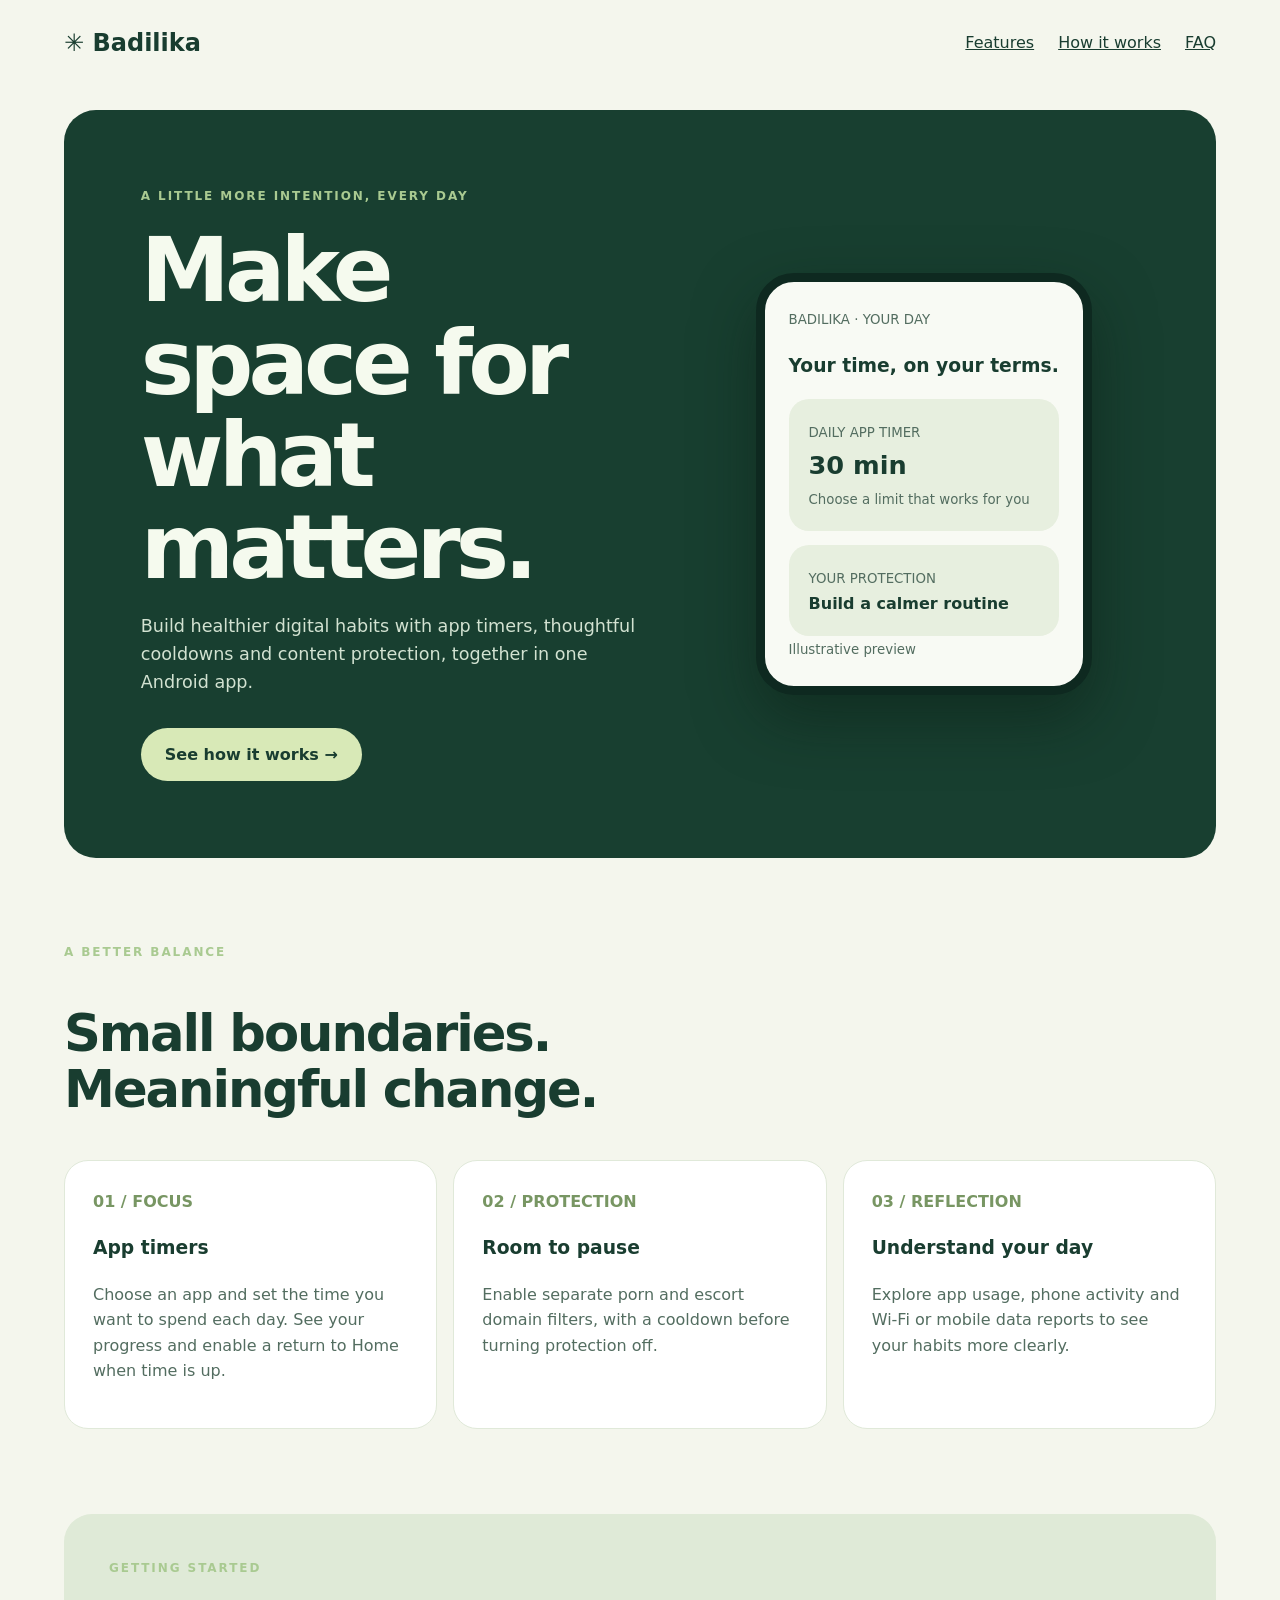
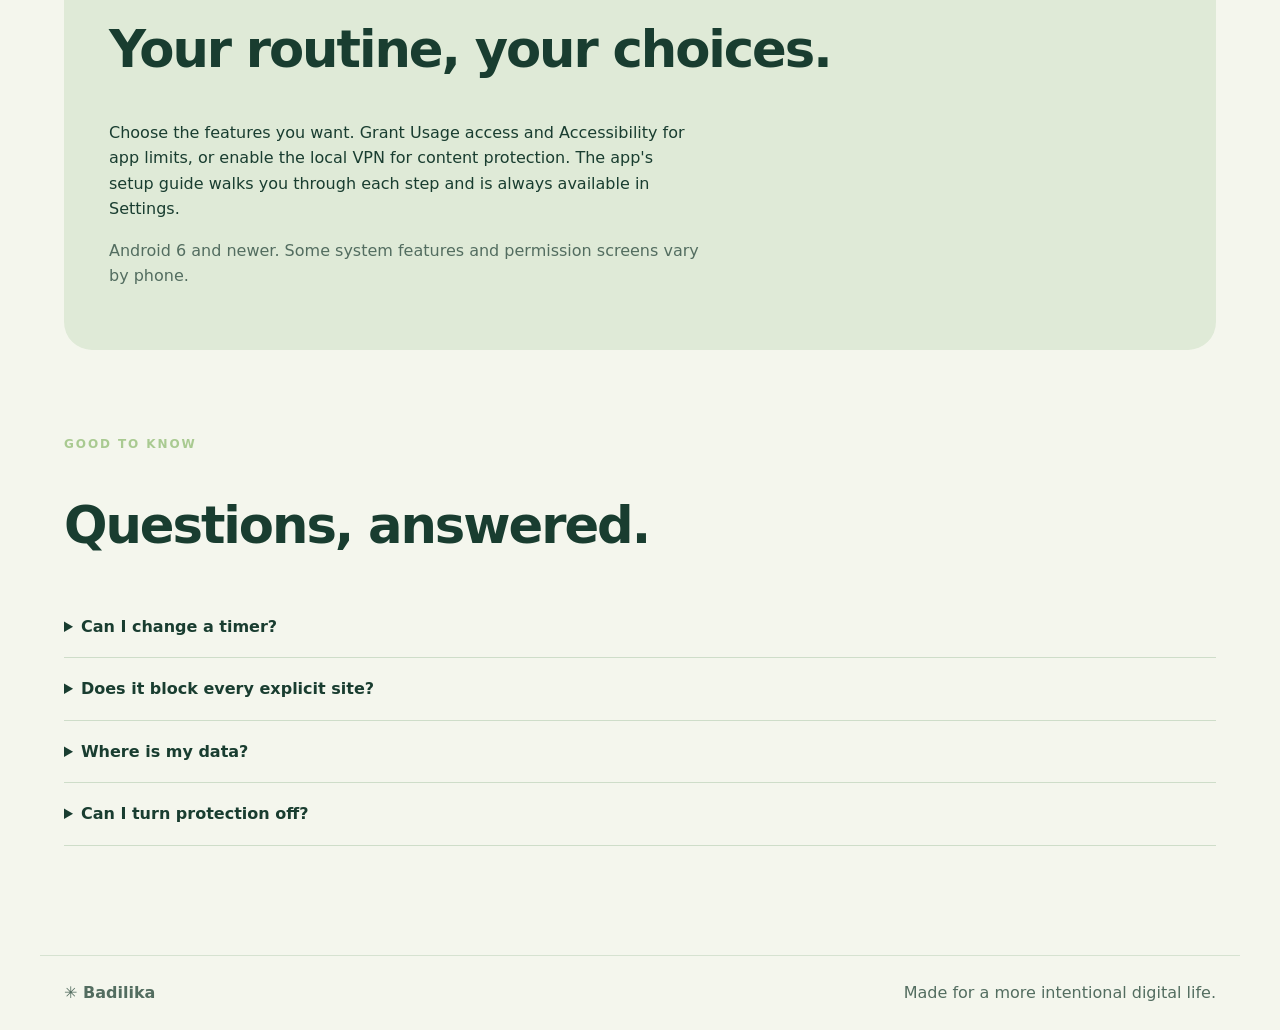
==== website/index.html @ 57ca9aff "Publish Badilika app and responsive download website" ====
<!doctype html><html lang="en"><head><meta charset="utf-8"><meta name="viewport" content="width=device-width,initial-scale=1"><meta name="description" content="Badilika helps you shape healthier digital habits with app timers, insights and voluntary content protection."><title>Badilika — Make space for what matters</title><style>
:root{--ink:#193d30;--cream:#f4f6ed;--lime:#d8e9b7;--muted:#536d60}*{box-sizing:border-box}body{margin:0;background:var(--cream);color:var(--ink);font:16px/1.6 system-ui,sans-serif}a{color:inherit}nav,main,footer{max-width:1200px;margin:auto;padding:24px}nav{display:flex;justify-content:space-between;align-items:center}.brand{font-weight:800;font-size:1.5rem;text-decoration:none}.links{display:flex;gap:24px}.hero{background:#183f30;color:#f5faee;border-radius:32px;padding:clamp(30px,6vw,80px);display:grid;grid-template-columns:1.2fr 1fr;gap:50px;align-items:center}.eyebrow{text-transform:uppercase;letter-spacing:.16em;font-size:.75rem;font-weight:700;color:#a9ca91}h1{font-size:clamp(3rem,7vw,6rem);line-height:1.03;letter-spacing:-.055em;margin:18px 0}h2{font-size:clamp(2rem,4vw,3.5rem);line-height:1.1;letter-spacing:-.04em}p{max-width:58ch}.hero p{color:#d2e2d1;font-size:1.1rem}.button{display:inline-block;background:var(--lime);color:var(--ink);padding:14px 24px;border-radius:100px;text-decoration:none;font-weight:700;margin-top:14px}.phone{max-width:340px;margin:auto;background:#f8faf4;color:var(--ink);padding:24px;border:9px solid #0e2920;border-radius:38px;box-shadow:0 24px 60px #091d1480}.phone small{color:var(--muted)}.screen{background:#e7efdf;padding:20px;border-radius:20px;margin-top:14px}.screen strong{font-size:1.6rem}.section{padding:85px 0}.grid{display:grid;grid-template-columns:repeat(3,1fr);gap:16px}.card{background:white;border:1px solid #e0e9d9;border-radius:24px;padding:28px}.card span{color:#789663;font-weight:700}.card p,.muted{color:var(--muted)}.band{background:#dfead7;border-radius:28px;padding:45px}.faq details{border-bottom:1px solid #ceddc9;padding:18px 0}.faq summary{cursor:pointer;font-weight:700}footer{border-top:1px solid #d6e2d1;display:flex;justify-content:space-between;color:var(--muted)}@media(max-width:700px){.hero,.grid{grid-template-columns:1fr}.links{gap:12px;font-size:.85rem}.section{padding:55px 0}.phone{width:100%}footer{display:block}}
</style><script src="/download.js" defer></script><link rel="stylesheet" href="/enhancements.css"><link rel="canonical" href="https://badilika.sparkfield.co.ke/"><script src="/motion.js" defer></script></head><body><nav><a class="brand" href="#">✳ Badilika</a><div class="links"><a href="#features">Features</a><a href="#setup">How it works</a><a href="#faq">FAQ</a></div></nav><main><section class="hero"><div><div class="eyebrow">A little more intention, every day</div><h1>Make space for what matters.</h1><p>Build healthier digital habits with app timers, thoughtful cooldowns and content protection, together in one Android app.</p><a class="button" href="#setup">See how it works →</a></div><div class="phone"><small>BADILIKA · YOUR DAY</small><h3>Your time, on your terms.</h3><div class="screen"><small>DAILY APP TIMER</small><br><strong>30 min</strong><br><small>Choose a limit that works for you</small></div><div class="screen"><small>YOUR PROTECTION</small><br><b>Build a calmer routine</b></div><small>Illustrative preview</small></div></section><section class="section" id="features"><div class="eyebrow">A better balance</div><h2>Small boundaries.<br>Meaningful change.</h2><div class="grid"><article class="card"><span>01 / FOCUS</span><h3>App timers</h3><p>Choose an app and set the time you want to spend each day. See your progress and enable a return to Home when time is up.</p></article><article class="card"><span>02 / PROTECTION</span><h3>Room to pause</h3><p>Enable separate porn and escort domain filters, with a cooldown before turning protection off.</p></article><article class="card"><span>03 / REFLECTION</span><h3>Understand your day</h3><p>Explore app usage, phone activity and Wi-Fi or mobile data reports to see your habits more clearly.</p></article></div></section><section class="band" id="setup"><div class="eyebrow">Getting started</div><h2>Your routine, your choices.</h2><p>Choose the features you want. Grant Usage access and Accessibility for app limits, or enable the local VPN for content protection. The app's setup guide walks you through each step and is always available in Settings.</p><p class="muted">Android 6 and newer. Some system features and permission screens vary by phone.</p></section><section class="section faq" id="faq"><div class="eyebrow">Good to know</div><h2>Questions, answered.</h2><details><summary>Can I change a timer?</summary><p>You can reduce an allowance immediately. Increasing or removing it requires the selected cooldown.</p></details><details><summary>Does it block every explicit site?</summary><p>No. Domain filtering can miss sites and cannot inspect content inside other apps. Other VPNs, proxies and encrypted DNS can bypass it.</p></details><details><summary>Where is my data?</summary><p>Usage history is stored on your phone. DNS queries are sent to Cloudflare when protection is active; the app may download a domain list from GitHub.</p></details><details><summary>Can I turn protection off?</summary><p>Yes. Request a change, wait for the category's cooldown and confirm. Android settings can revoke permissions or uninstall the app.</p></details></section></main><footer><b>✳ Badilika</b><span>Made for a more intentional digital life.</span></footer></body></html>
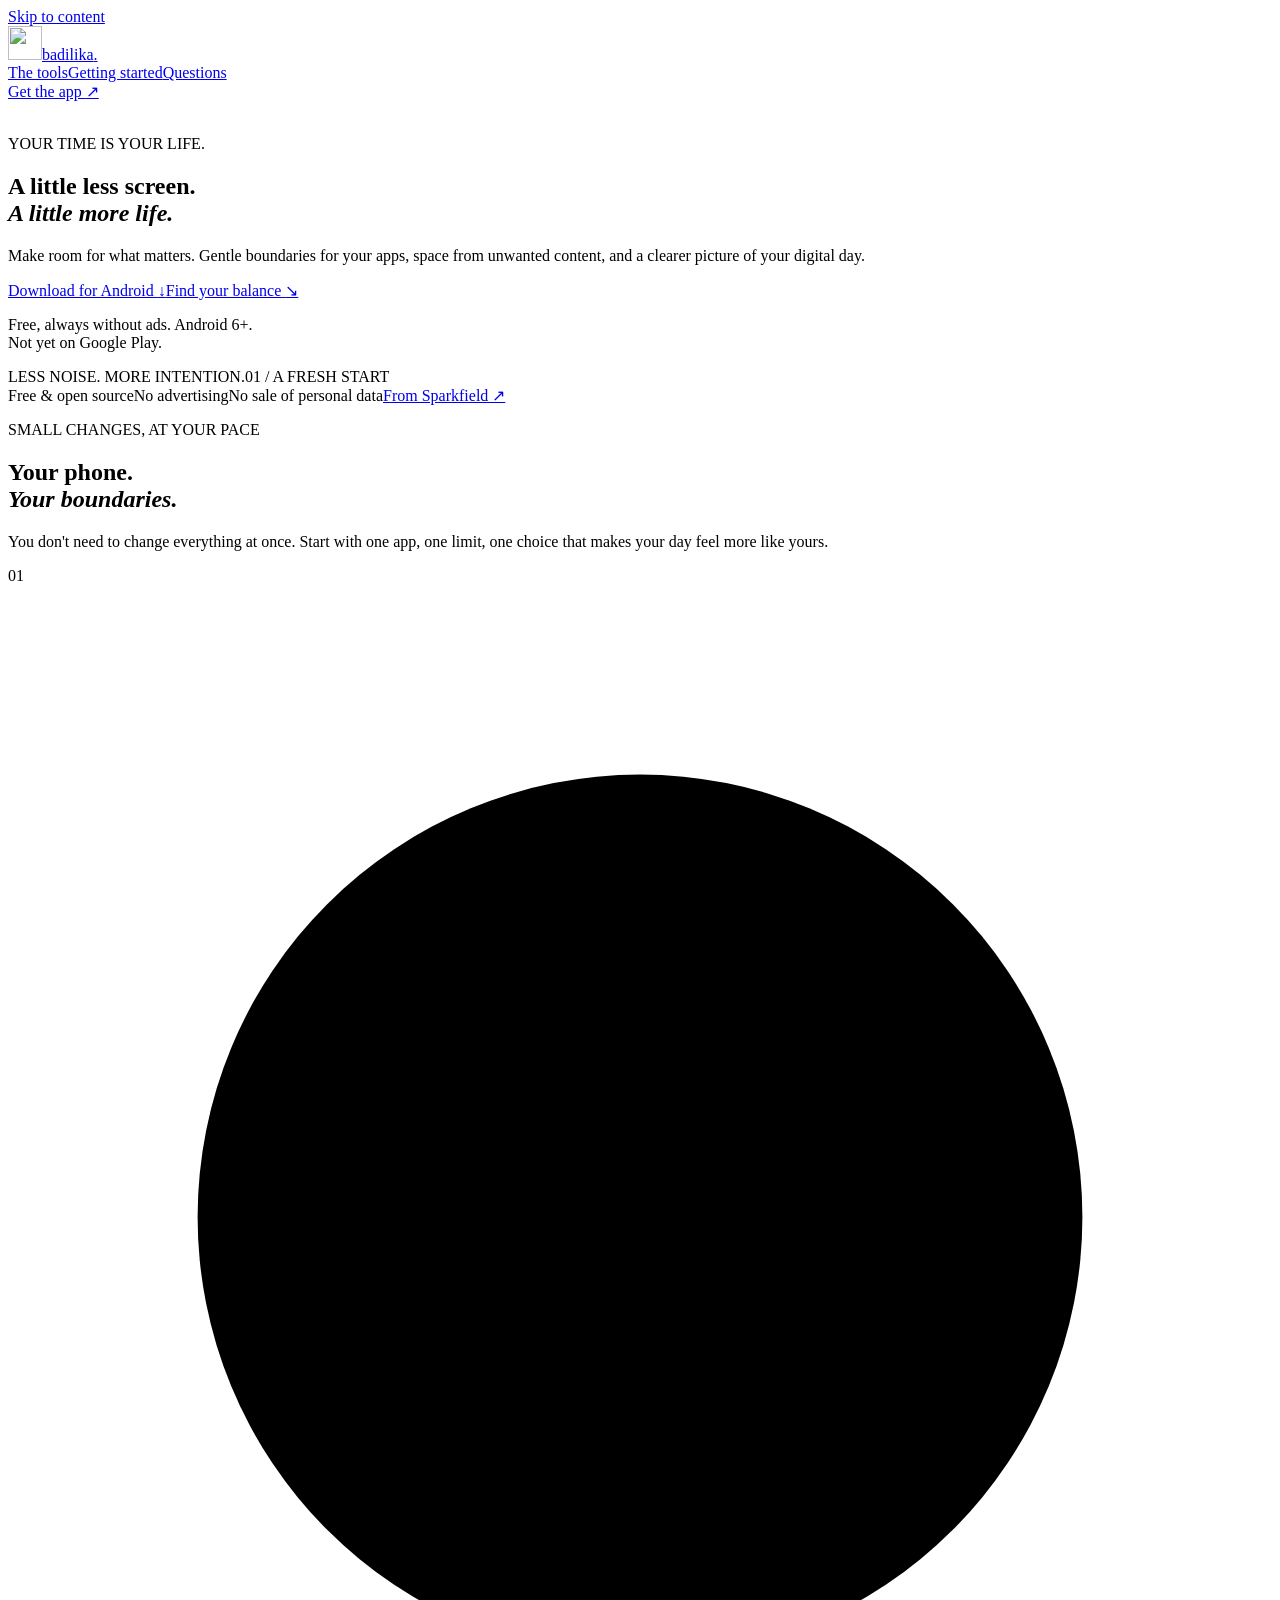
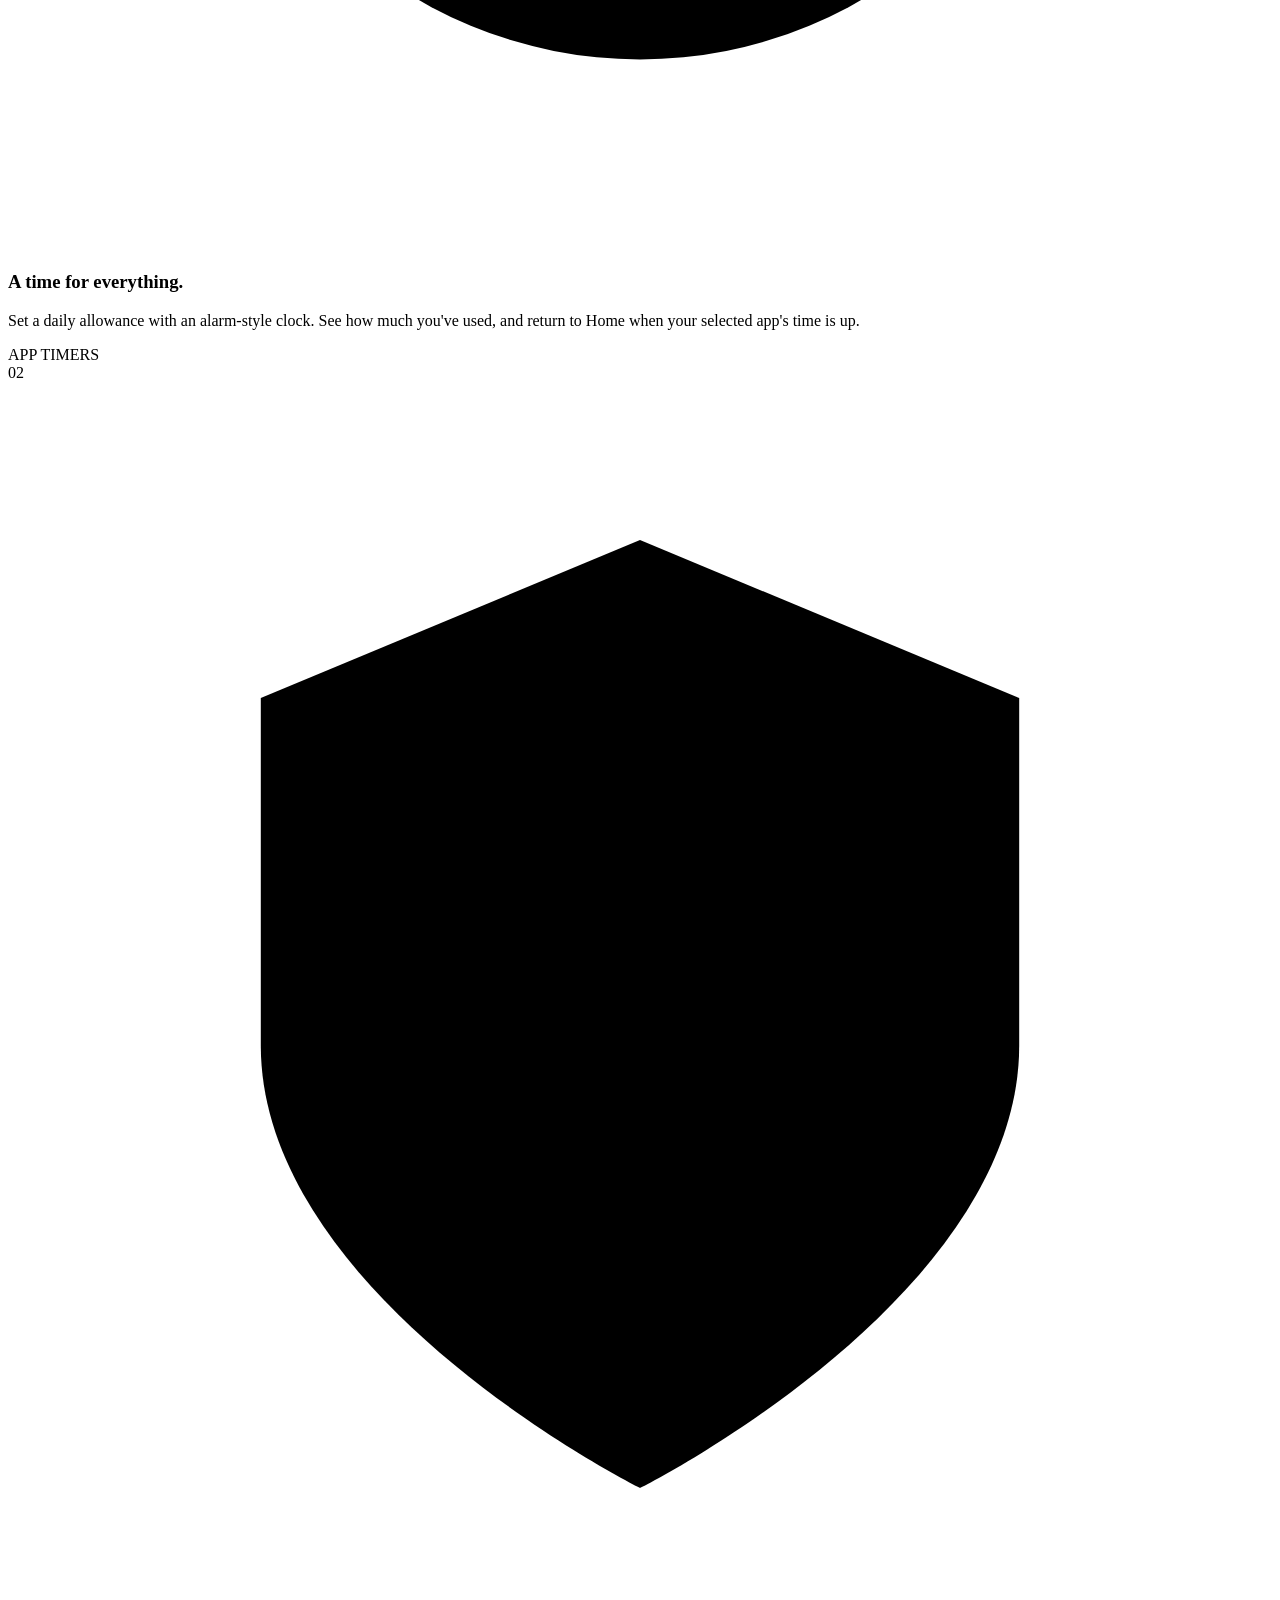
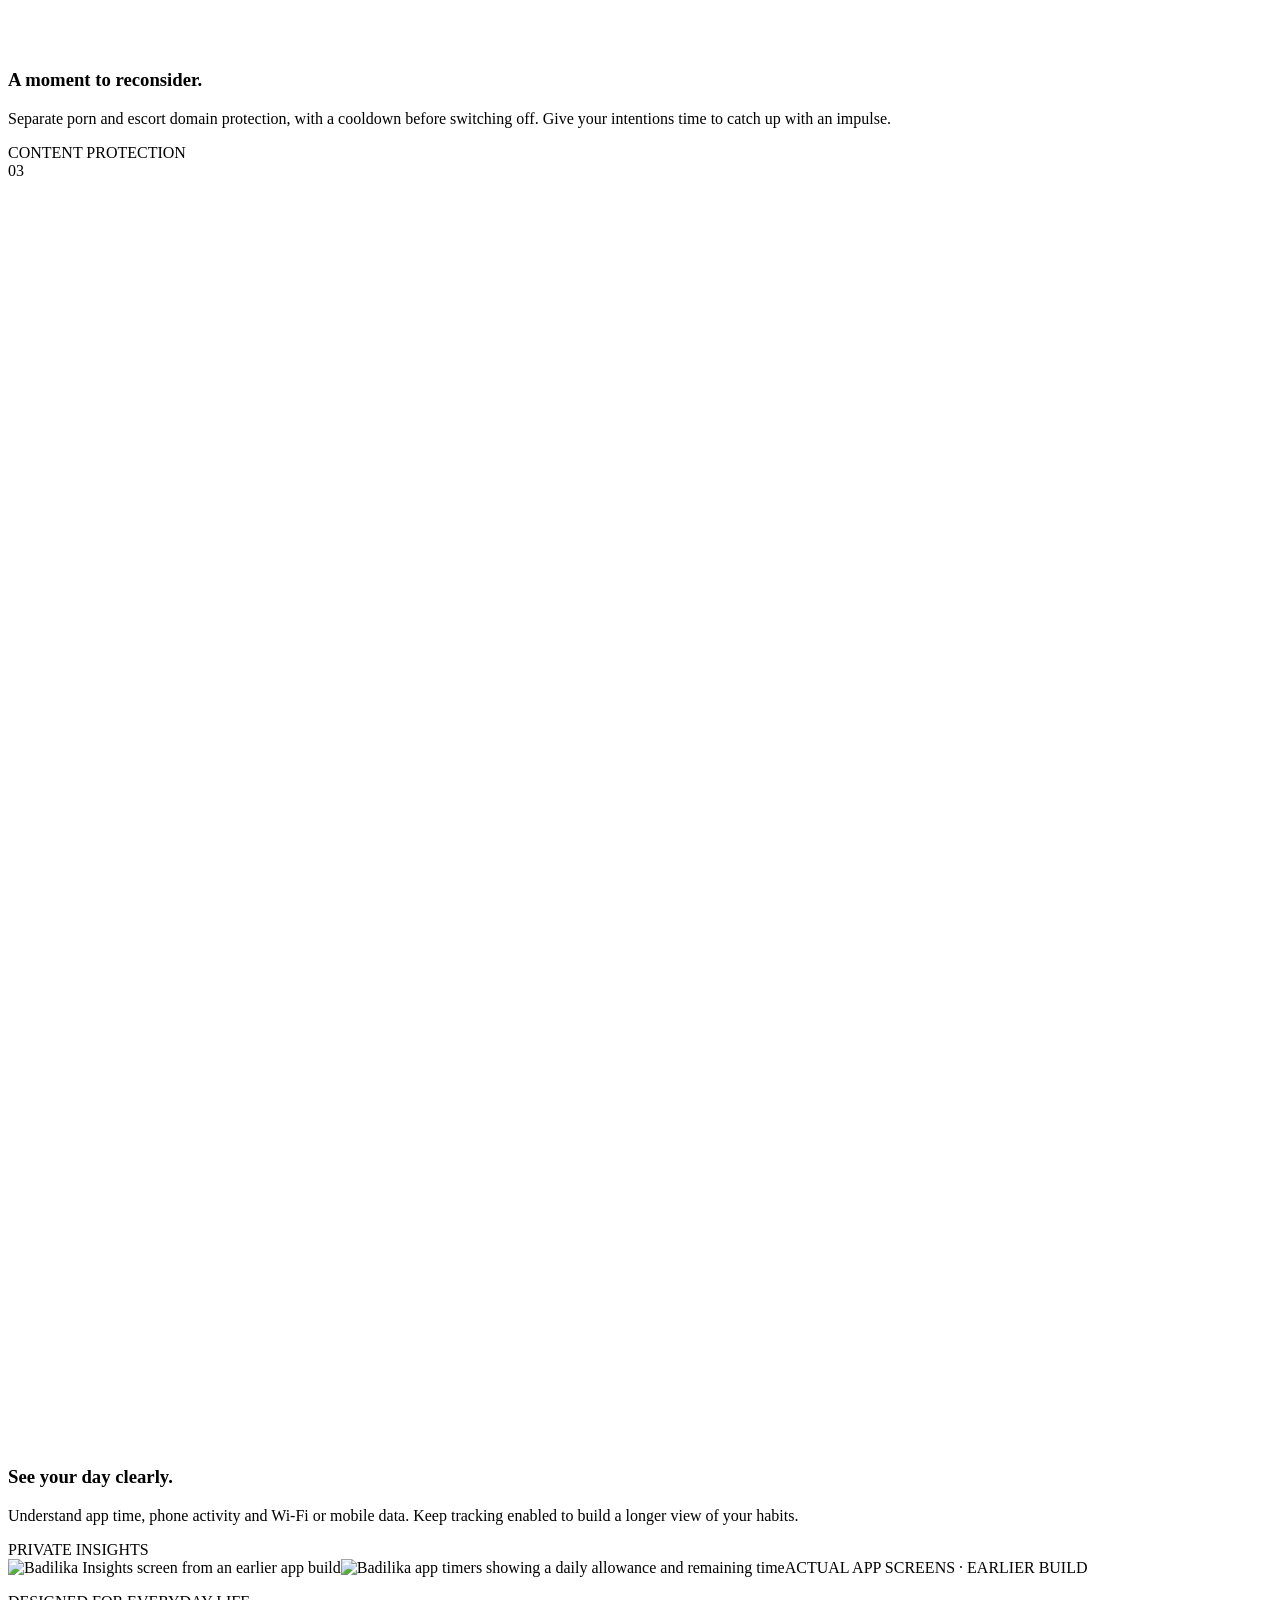
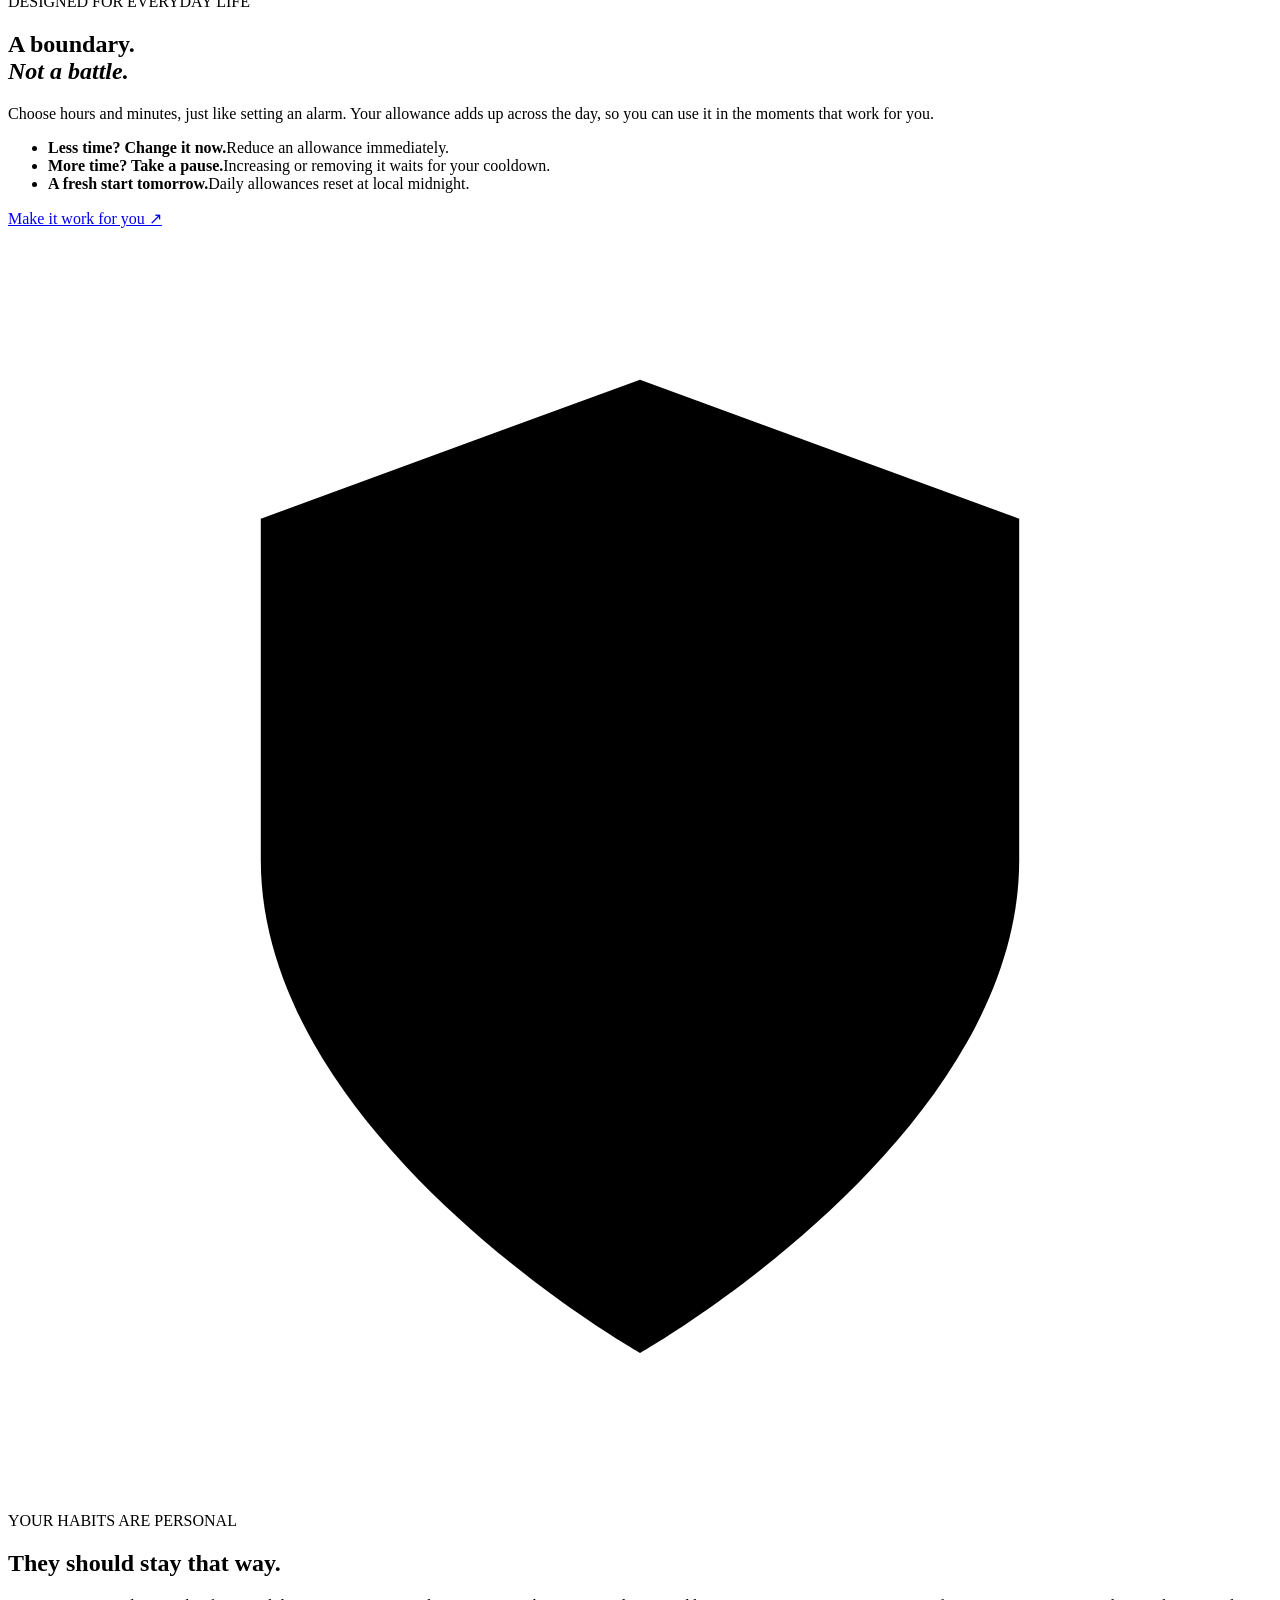
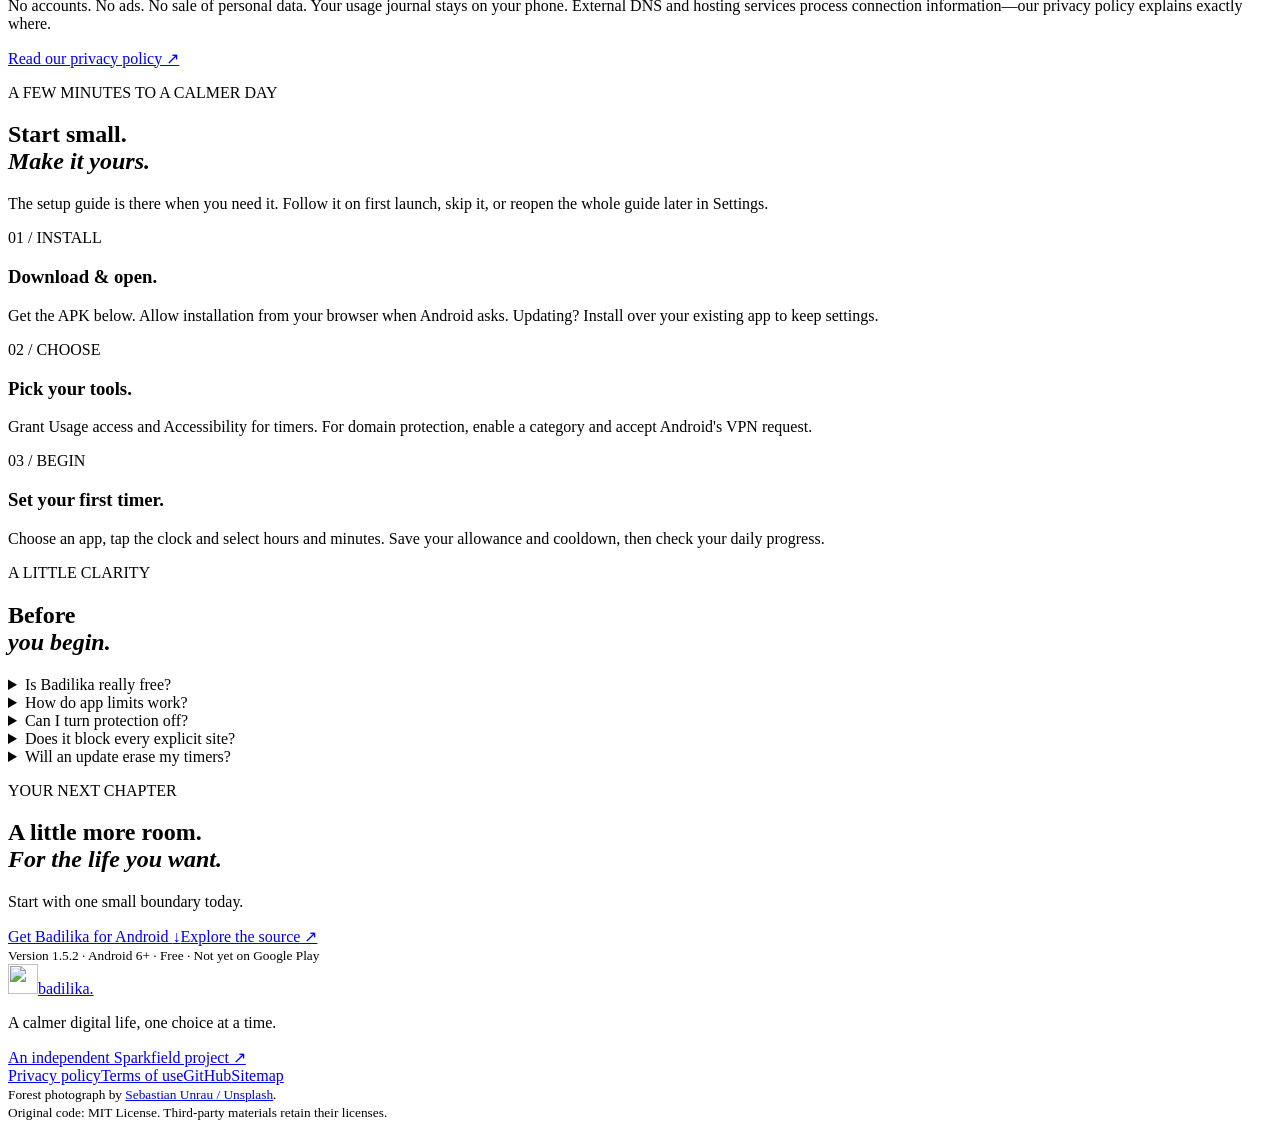
==== commit 1d9deb7d: "Redesign Badilika with forest photography, real app screens and favicon" ====
--- a/website/index.html
+++ b/website/index.html
@@ -1,3 +1,13 @@
-<!doctype html><html lang="en"><head><meta charset="utf-8"><meta name="viewport" content="width=device-width,initial-scale=1"><meta name="description" content="Badilika helps you shape healthier digital habits with app timers, insights and voluntary content protection."><title>Badilika — Make space for what matters</title><style>
-:root{--ink:#193d30;--cream:#f4f6ed;--lime:#d8e9b7;--muted:#536d60}*{box-sizing:border-box}body{margin:0;background:var(--cream);color:var(--ink);font:16px/1.6 system-ui,sans-serif}a{color:inherit}nav,main,footer{max-width:1200px;margin:auto;padding:24px}nav{display:flex;justify-content:space-between;align-items:center}.brand{font-weight:800;font-size:1.5rem;text-decoration:none}.links{display:flex;gap:24px}.hero{background:#183f30;color:#f5faee;border-radius:32px;padding:clamp(30px,6vw,80px);display:grid;grid-template-columns:1.2fr 1fr;gap:50px;align-items:center}.eyebrow{text-transform:uppercase;letter-spacing:.16em;font-size:.75rem;font-weight:700;color:#a9ca91}h1{font-size:clamp(3rem,7vw,6rem);line-height:1.03;letter-spacing:-.055em;margin:18px 0}h2{font-size:clamp(2rem,4vw,3.5rem);line-height:1.1;letter-spacing:-.04em}p{max-width:58ch}.hero p{color:#d2e2d1;font-size:1.1rem}.button{display:inline-block;background:var(--lime);color:var(--ink);padding:14px 24px;border-radius:100px;text-decoration:none;font-weight:700;margin-top:14px}.phone{max-width:340px;margin:auto;background:#f8faf4;color:var(--ink);padding:24px;border:9px solid #0e2920;border-radius:38px;box-shadow:0 24px 60px #091d1480}.phone small{color:var(--muted)}.screen{background:#e7efdf;padding:20px;border-radius:20px;margin-top:14px}.screen strong{font-size:1.6rem}.section{padding:85px 0}.grid{display:grid;grid-template-columns:repeat(3,1fr);gap:16px}.card{background:white;border:1px solid #e0e9d9;border-radius:24px;padding:28px}.card span{color:#789663;font-weight:700}.card p,.muted{color:var(--muted)}.band{background:#dfead7;border-radius:28px;padding:45px}.faq details{border-bottom:1px solid #ceddc9;padding:18px 0}.faq summary{cursor:pointer;font-weight:700}footer{border-top:1px solid #d6e2d1;display:flex;justify-content:space-between;color:var(--muted)}@media(max-width:700px){.hero,.grid{grid-template-columns:1fr}.links{gap:12px;font-size:.85rem}.section{padding:55px 0}.phone{width:100%}footer{display:block}}
-</style><script src="/download.js" defer></script><link rel="stylesheet" href="/enhancements.css"><link rel="canonical" href="https://badilika.sparkfield.co.ke/"><script src="/motion.js" defer></script></head><body><nav><a class="brand" href="#">✳ Badilika</a><div class="links"><a href="#features">Features</a><a href="#setup">How it works</a><a href="#faq">FAQ</a></div></nav><main><section class="hero"><div><div class="eyebrow">A little more intention, every day</div><h1>Make space for what matters.</h1><p>Build healthier digital habits with app timers, thoughtful cooldowns and content protection, together in one Android app.</p><a class="button" href="#setup">See how it works →</a></div><div class="phone"><small>BADILIKA · YOUR DAY</small><h3>Your time, on your terms.</h3><div class="screen"><small>DAILY APP TIMER</small><br><strong>30 min</strong><br><small>Choose a limit that works for you</small></div><div class="screen"><small>YOUR PROTECTION</small><br><b>Build a calmer routine</b></div><small>Illustrative preview</small></div></section><section class="section" id="features"><div class="eyebrow">A better balance</div><h2>Small boundaries.<br>Meaningful change.</h2><div class="grid"><article class="card"><span>01 / FOCUS</span><h3>App timers</h3><p>Choose an app and set the time you want to spend each day. See your progress and enable a return to Home when time is up.</p></article><article class="card"><span>02 / PROTECTION</span><h3>Room to pause</h3><p>Enable separate porn and escort domain filters, with a cooldown before turning protection off.</p></article><article class="card"><span>03 / REFLECTION</span><h3>Understand your day</h3><p>Explore app usage, phone activity and Wi-Fi or mobile data reports to see your habits more clearly.</p></article></div></section><section class="band" id="setup"><div class="eyebrow">Getting started</div><h2>Your routine, your choices.</h2><p>Choose the features you want. Grant Usage access and Accessibility for app limits, or enable the local VPN for content protection. The app's setup guide walks you through each step and is always available in Settings.</p><p class="muted">Android 6 and newer. Some system features and permission screens vary by phone.</p></section><section class="section faq" id="faq"><div class="eyebrow">Good to know</div><h2>Questions, answered.</h2><details><summary>Can I change a timer?</summary><p>You can reduce an allowance immediately. Increasing or removing it requires the selected cooldown.</p></details><details><summary>Does it block every explicit site?</summary><p>No. Domain filtering can miss sites and cannot inspect content inside other apps. Other VPNs, proxies and encrypted DNS can bypass it.</p></details><details><summary>Where is my data?</summary><p>Usage history is stored on your phone. DNS queries are sent to Cloudflare when protection is active; the app may download a domain list from GitHub.</p></details><details><summary>Can I turn protection off?</summary><p>Yes. Request a change, wait for the category's cooldown and confirm. Android settings can revoke permissions or uninstall the app.</p></details></section></main><footer><b>✳ Badilika</b><span>Made for a more intentional digital life.</span></footer></body></html>
+<!doctype html>
+<html lang="en"><head><meta charset="utf-8"><meta name="viewport" content="width=device-width,initial-scale=1"><title>Badilika — A little less screen. A little more life.</title><meta name="description" content="Free, open-source Android app timers, content protection and private usage insights. Make room for the life beyond your screen."><link rel="canonical" href="https://badilika.sparkfield.co.ke/"><link rel="icon" type="image/svg+xml" href="/favicon.svg"><meta name="theme-color" content="#173d31"><meta property="og:title" content="Badilika — A little more life."><meta property="og:description" content="Free. No ads. Your digital habits, on your terms."><meta property="og:image" content="https://badilika.sparkfield.co.ke/assets/forest.jpg"><link rel="preload" as="image" href="/assets/forest.jpg"><link rel="stylesheet" href="/style.css"><script src="/ui.js" defer></script></head>
+<body><div class="page-progress" aria-hidden="true"></div><a class="skip" href="#main">Skip to content</a>
+<header><a class="brand" href="/" aria-label="Badilika home"><img src="/favicon.svg" width="34" height="34" alt=""><span>badilika<span class="brand-dot">.</span></span></a><nav aria-label="Main navigation"><a href="#features">The tools</a><a href="#setup">Getting started</a><a href="#faq">Questions</a></nav><a class="nav-cta" href="#download">Get the app <span>↗</span></a></header>
+<main id="main"><section class="hero"><img class="hero-landscape" src="/assets/forest.jpg" alt="" fetchpriority="high"><div class="hero-shade"></div><div class="hero-content"><p class="eyebrow"><i></i> YOUR TIME IS YOUR LIFE.</p><h1>A little less screen.<br><em>A little more life.</em></h1><p class="intro">Make room for what matters. Gentle boundaries for your apps, space from unwanted content, and a clearer picture of your digital day.</p><div class="actions"><a class="button light" href="/downloads/Badilika-1.5.2.apk" download>Download for Android <span>↓</span></a><a class="text-link" href="#features">Find your balance <span>↘</span></a></div><p class="hero-details">Free, always without ads. Android 6+.<br>Not yet on Google Play.</p></div><div class="hero-caption"><span>LESS NOISE. MORE INTENTION.</span><span>01 / A FRESH START</span></div></section>
+<div class="principles"><span><i></i> Free &amp; open source</span><span>No advertising</span><span>No sale of personal data</span><a href="https://sparkfield.co.ke">From Sparkfield ↗</a></div>
+<section class="section feature-section" id="features"><div class="section-heading"><div><p class="eyebrow">SMALL CHANGES, AT YOUR PACE</p><h2>Your phone.<br><em>Your boundaries.</em></h2></div><p>You don't need to change everything at once. Start with one app, one limit, one choice that makes your day feel more like yours.</p></div><div class="features"><article><span class="number">01</span><svg viewBox="0 0 40 40" aria-hidden="true"><circle cx="20" cy="20" r="14"/><path d="M20 11v10l7 4"/></svg><h3>A time for everything.</h3><p>Set a daily allowance with an alarm-style clock. See how much you've used, and return to Home when your selected app's time is up.</p><span class="feature-tag">APP TIMERS</span></article><article><span class="number">02</span><svg viewBox="0 0 40 40" aria-hidden="true"><path d="M20 5 32 10v11c0 8-12 14-12 14S8 29 8 21V10Z"/><path d="m14 20 4 4 8-9"/></svg><h3>A moment to reconsider.</h3><p>Separate porn and escort domain protection, with a cooldown before switching off. Give your intentions time to catch up with an impulse.</p><span class="feature-tag">CONTENT PROTECTION</span></article><article><span class="number">03</span><svg viewBox="0 0 40 40" aria-hidden="true"><path d="M8 32V22m12 10V9m12 23V16"/></svg><h3>See your day clearly.</h3><p>Understand app time, phone activity and Wi-Fi or mobile data. Keep tracking enabled to build a longer view of your habits.</p><span class="feature-tag">PRIVATE INSIGHTS</span></article></div></section>
+<section class="product-section section"><div class="product-visual"><div class="orbit one"></div><div class="orbit two"></div><img class="app-screen screen-back" src="/assets/insights.png" width="400" height="850" loading="lazy" alt="Badilika Insights screen from an earlier app build"><img class="app-screen screen-front" src="/assets/timers.png" width="400" height="850" loading="lazy" alt="Badilika app timers showing a daily allowance and remaining time"><span class="visual-label">ACTUAL APP SCREENS · EARLIER BUILD</span></div><div class="product-copy"><p class="eyebrow">DESIGNED FOR EVERYDAY LIFE</p><h2>A boundary.<br><em>Not a battle.</em></h2><p>Choose hours and minutes, just like setting an alarm. Your allowance adds up across the day, so you can use it in the moments that work for you.</p><ul class="quiet-list"><li><b>Less time? Change it now.</b><span>Reduce an allowance immediately.</span></li><li><b>More time? Take a pause.</b><span>Increasing or removing it waits for your cooldown.</span></li><li><b>A fresh start tomorrow.</b><span>Daily allowances reset at local midnight.</span></li></ul><a class="text-link dark" href="#setup">Make it work for you ↗</a></div></section>
+<section class="privacy-band"><div class="privacy-art" aria-hidden="true"><svg viewBox="0 0 100 100"><path d="M50 12 80 23v27c0 22-30 39-30 39S20 72 20 50V23Z"/><path d="m35 49 10 10 21-24"/></svg></div><div><p class="eyebrow">YOUR HABITS ARE PERSONAL</p><h2>They should stay that way.</h2><p>No accounts. No ads. No sale of personal data. Your usage journal stays on your phone. External DNS and hosting services process connection information—our privacy policy explains exactly where.</p><a class="text-link" href="/privacy">Read our privacy policy ↗</a></div></section>
+<section class="section" id="setup"><div class="section-heading"><div><p class="eyebrow">A FEW MINUTES TO A CALMER DAY</p><h2>Start small.<br><em>Make it yours.</em></h2></div><p>The setup guide is there when you need it. Follow it on first launch, skip it, or reopen the whole guide later in Settings.</p></div><div class="steps"><article><span>01 / INSTALL</span><h3>Download &amp; open.</h3><p>Get the APK below. Allow installation from your browser when Android asks. Updating? Install over your existing app to keep settings.</p></article><article><span>02 / CHOOSE</span><h3>Pick your tools.</h3><p>Grant Usage access and Accessibility for timers. For domain protection, enable a category and accept Android's VPN request.</p></article><article><span>03 / BEGIN</span><h3>Set your first timer.</h3><p>Choose an app, tap the clock and select hours and minutes. Save your allowance and cooldown, then check your daily progress.</p></article></div></section>
+<section class="section faq" id="faq"><div><p class="eyebrow">A LITTLE CLARITY</p><h2>Before<br><em>you begin.</em></h2></div><div class="questions"><details><summary>Is Badilika really free?</summary><p>Yes. There are no ads or paid tiers in this release. The original source is available under the MIT License, so you can inspect and contribute to it.</p></details><details><summary>How do app limits work?</summary><p>With Usage access and Accessibility enabled, Badilika totals daily usage and returns the selected app to Home at its limit. This is best effort; background playback can continue and Android can stop services.</p></details><details><summary>Can I turn protection off?</summary><p>Request a change, wait for the category's cooldown, then confirm. You can cancel the request to keep protection. Android settings can still revoke permissions or uninstall the app.</p></details><details><summary>Does it block every explicit site?</summary><p>No. Domain filtering can miss sites and cannot inspect content inside general apps. Other VPNs, proxies and encrypted DNS can bypass it. See the in-app setup guide for connection advice.</p></details><details><summary>Will an update erase my timers?</summary><p>Install the new APK over your existing Badilika installation. With the same package and signing key, settings remain in place. Uninstalling or clearing storage deletes local records.</p></details></div></section>
+<section class="download-section" id="download"><p class="eyebrow">YOUR NEXT CHAPTER</p><h2>A little more room.<br><em>For the life you want.</em></h2><p>Start with one small boundary today.</p><div class="actions"><a class="button dark-button" href="/downloads/Badilika-1.5.2.apk" download>Get Badilika for Android <span>↓</span></a><a class="text-link dark" href="https://github.com/JeremyKariukicodesnow/Badilika">Explore the source ↗</a></div><small>Version 1.5.2 · Android 6+ · Free · Not yet on Google Play</small></section></main>
+<footer><div><a class="brand" href="/"><img src="/favicon.svg" width="30" height="30" alt="">badilika.</a><p>A calmer digital life, one choice at a time.</p><a href="https://sparkfield.co.ke">An independent Sparkfield project ↗</a></div><div class="footer-links"><a href="/privacy">Privacy policy</a><a href="/terms">Terms of use</a><a href="https://github.com/JeremyKariukicodesnow/Badilika">GitHub</a><a href="/sitemap.xml">Sitemap</a></div><small>Forest photograph by <a href="https://unsplash.com/photos/sp-p7uuT0tw">Sebastian Unrau / Unsplash</a>.<br>Original code: MIT License. Third-party materials retain their licenses.</small></footer></body></html>
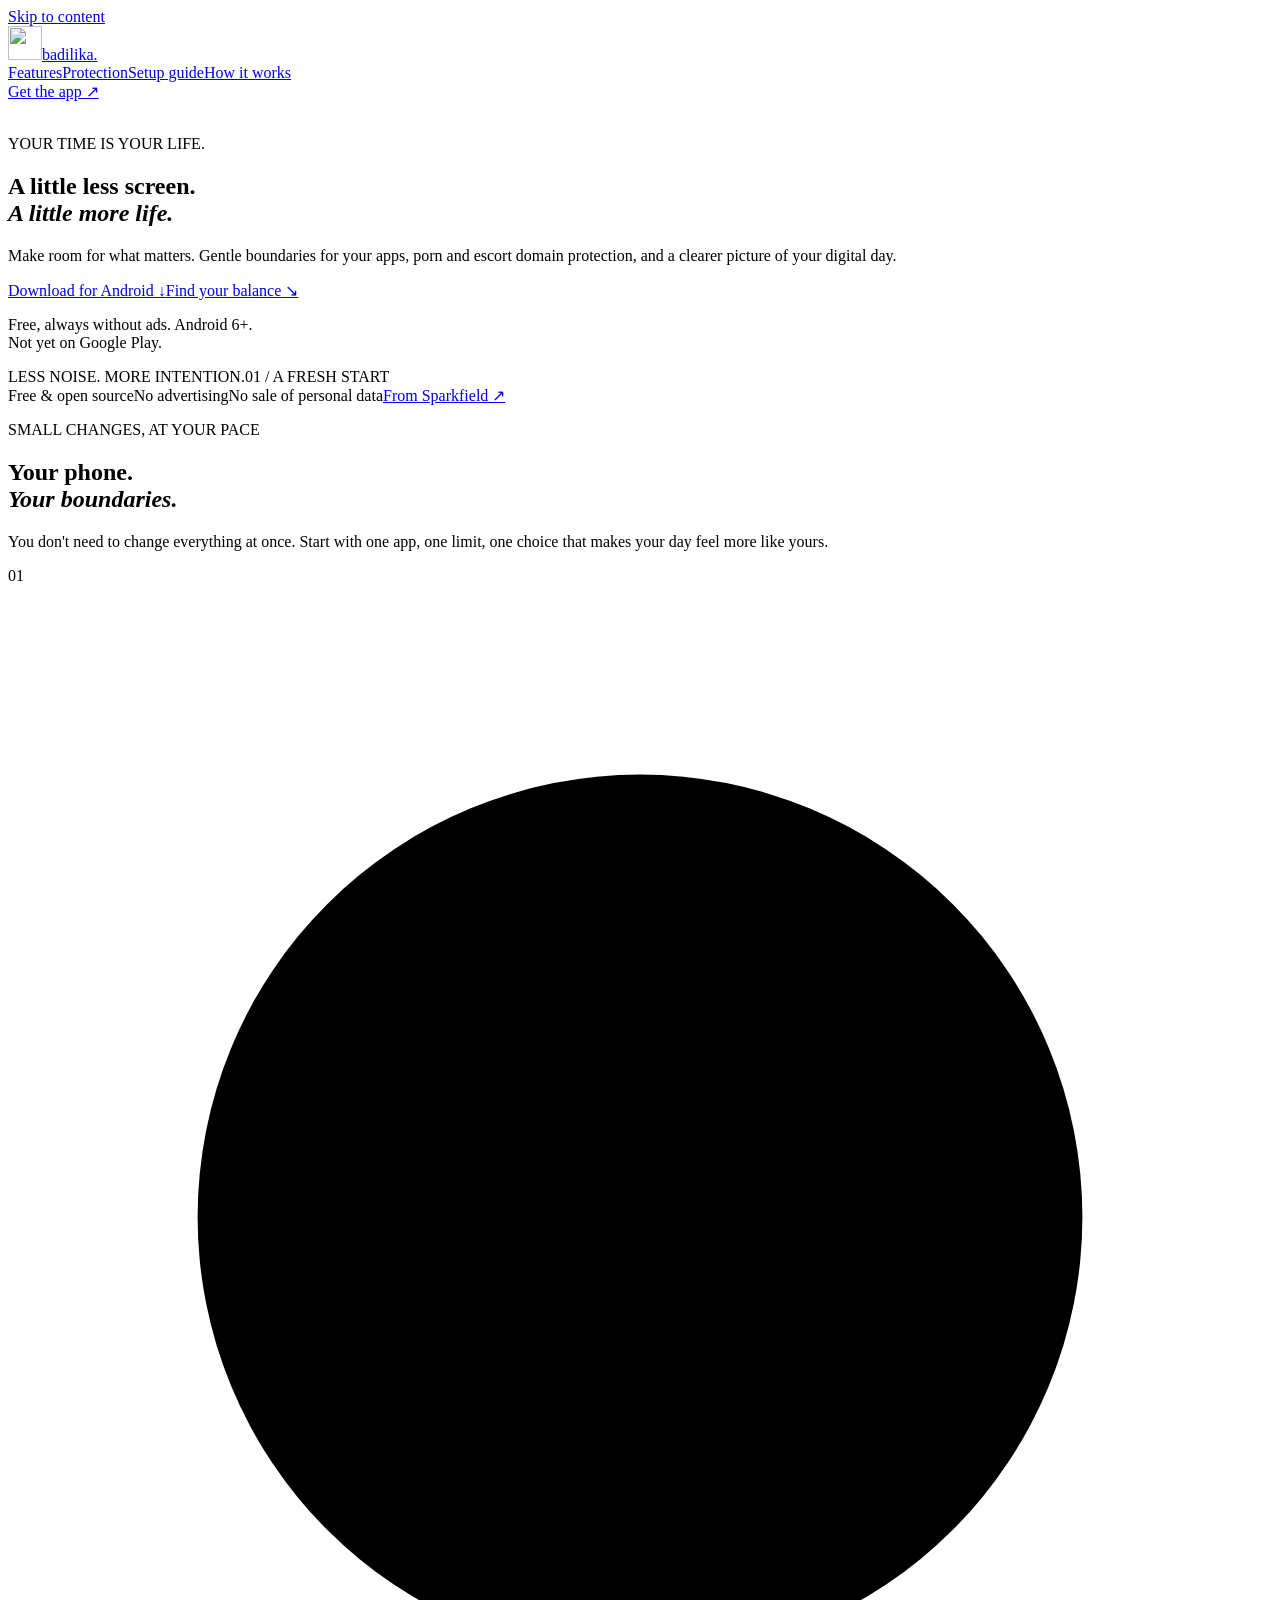
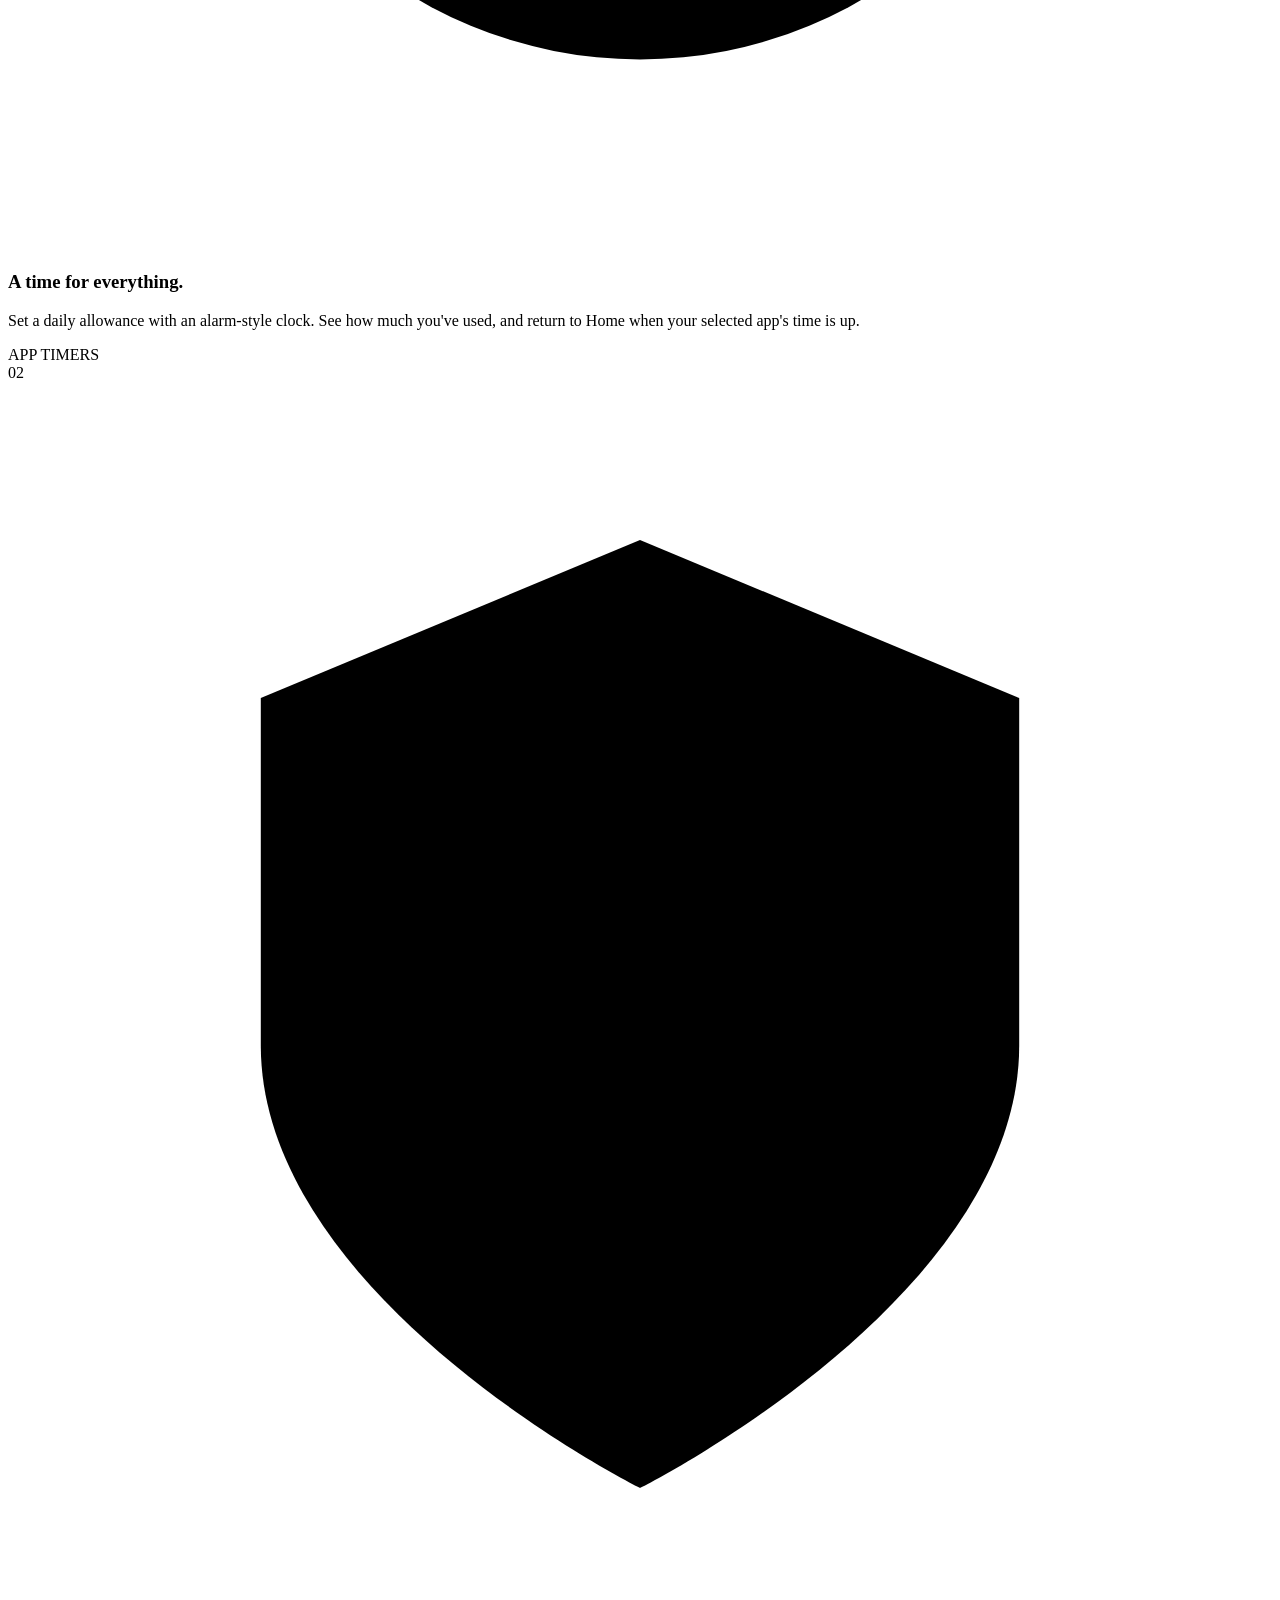
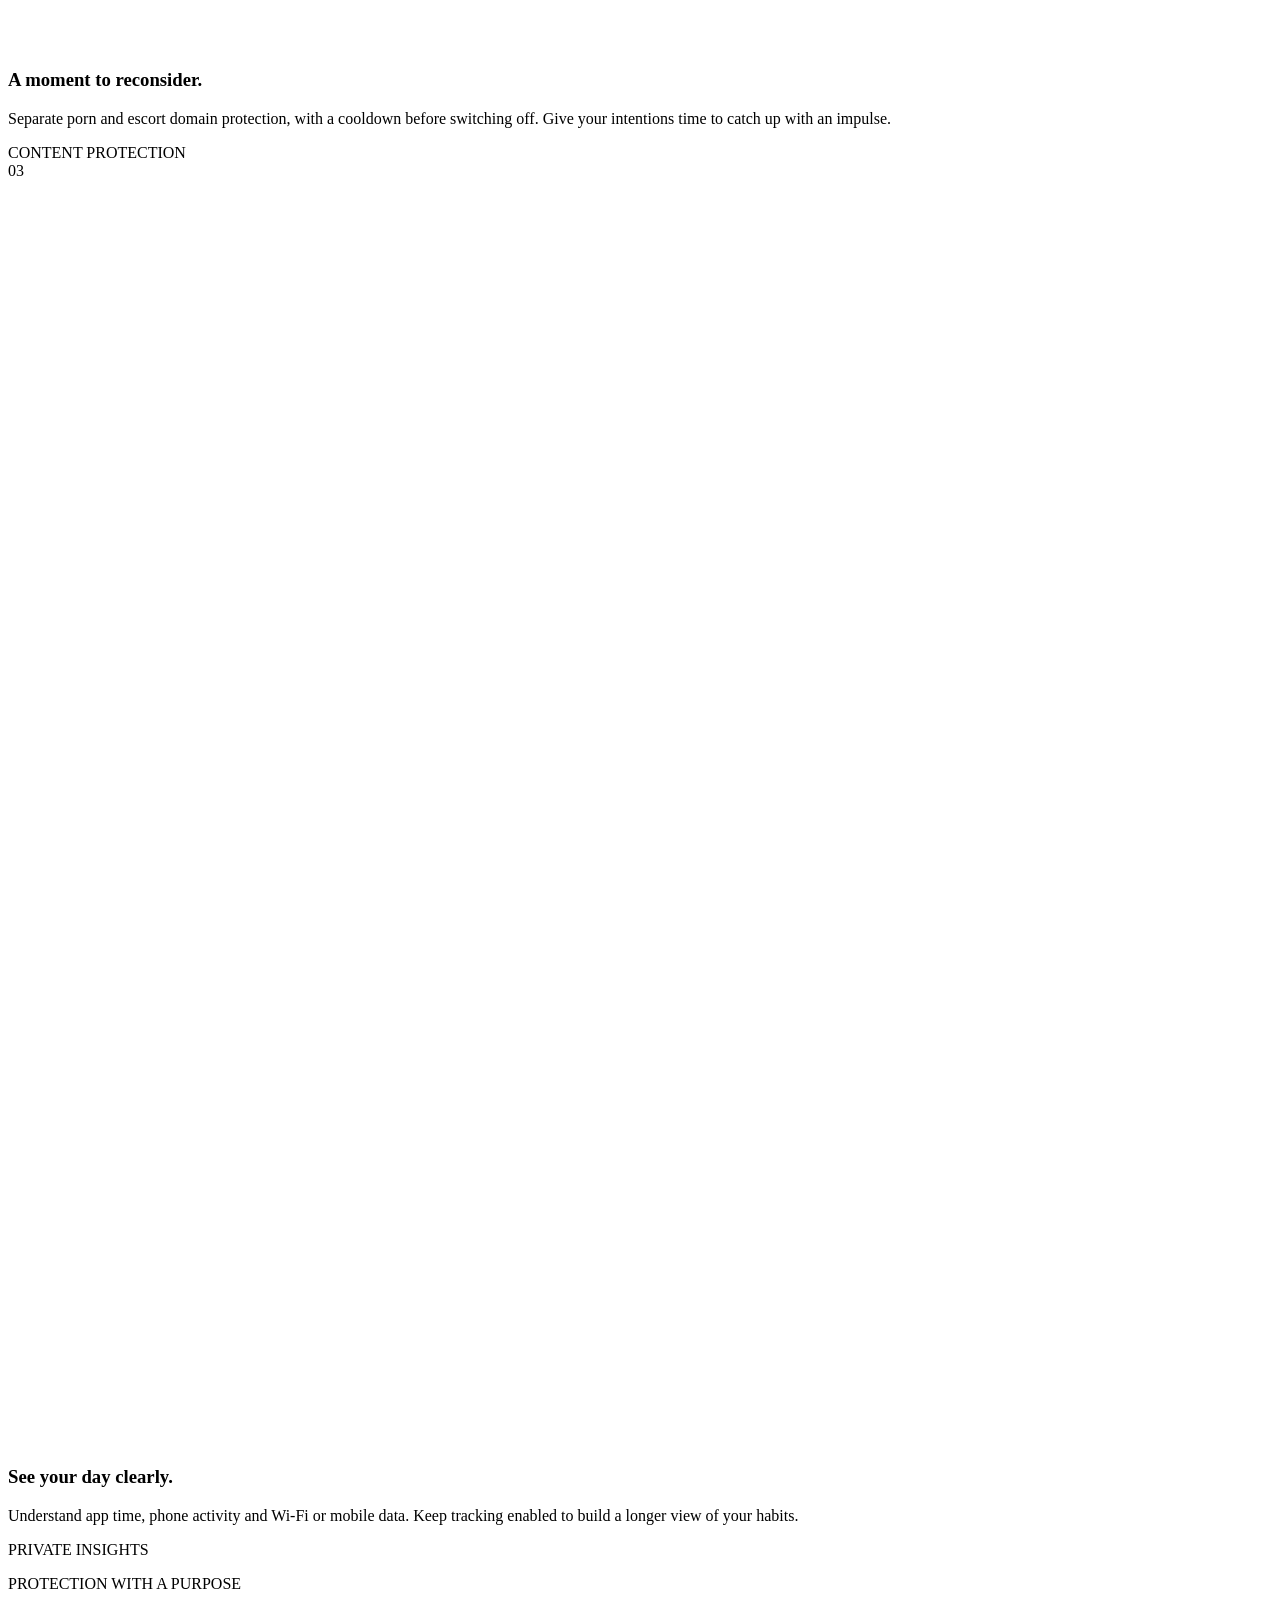
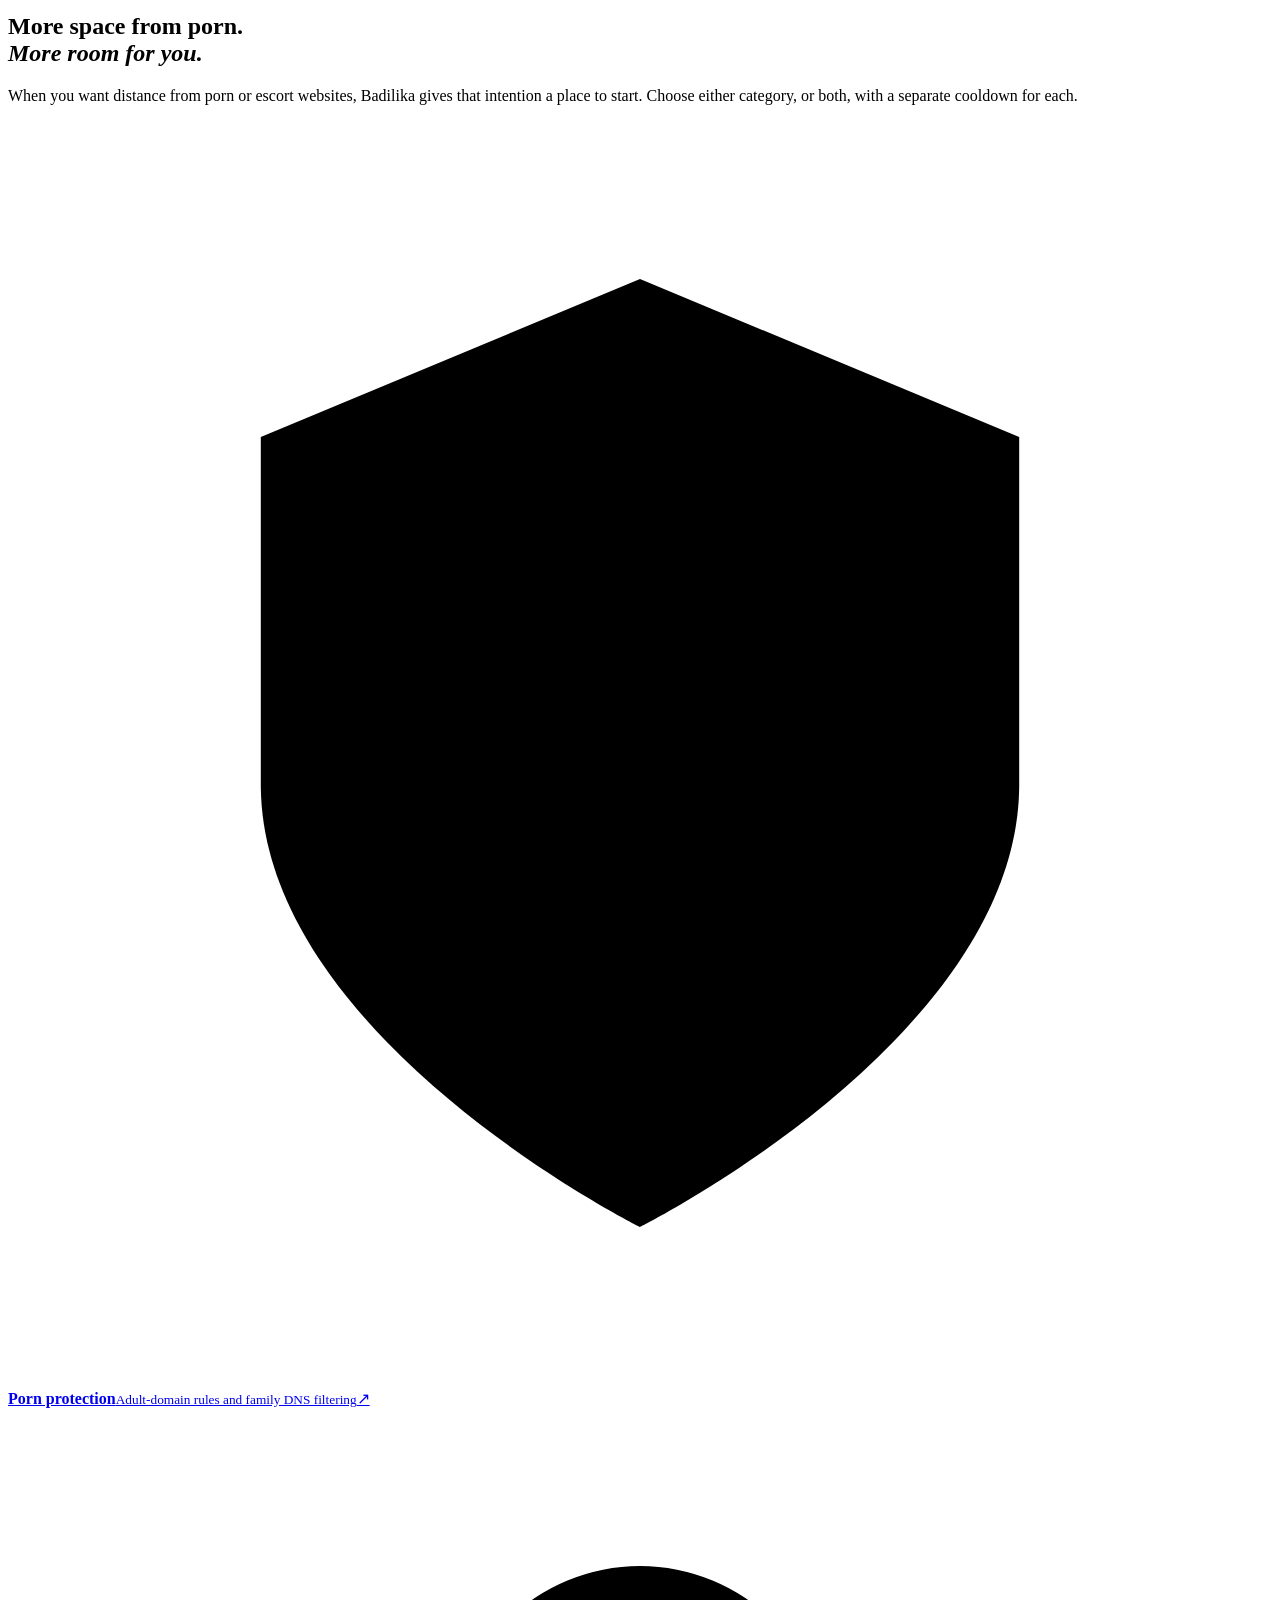
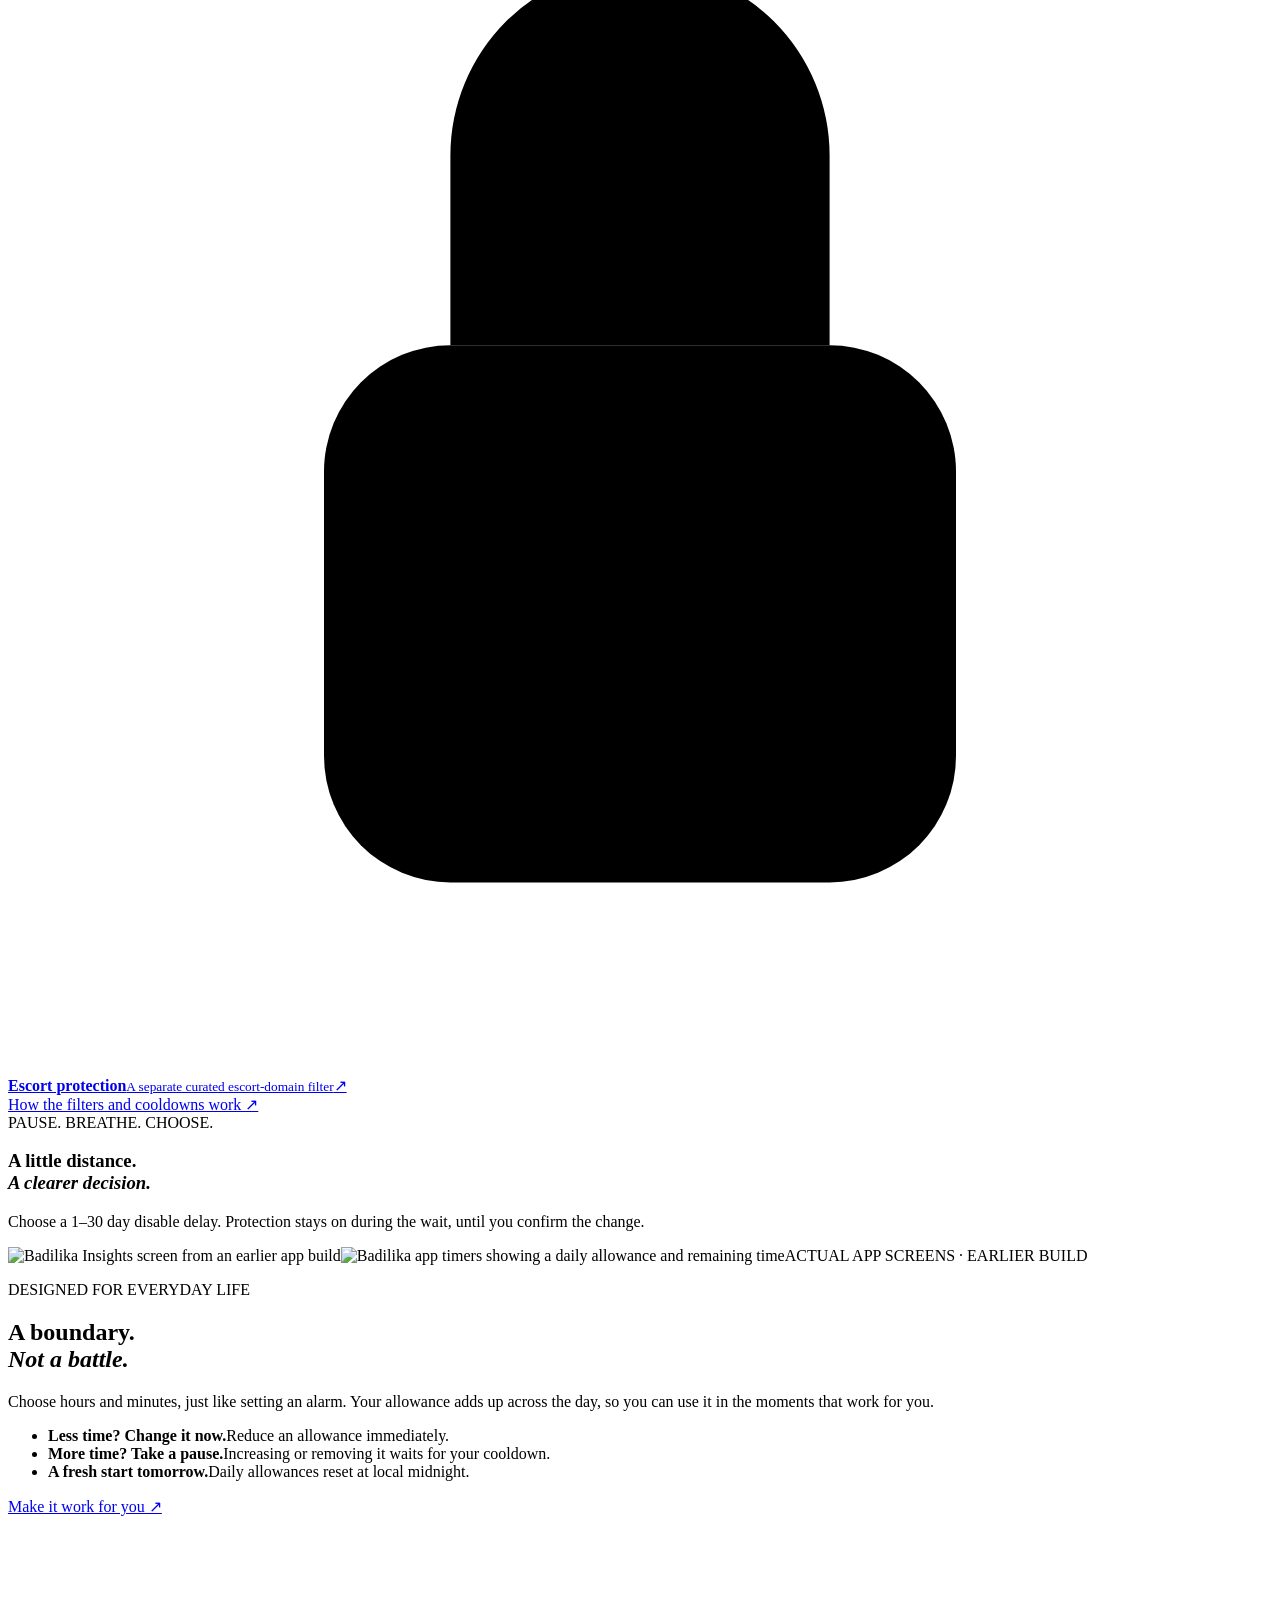
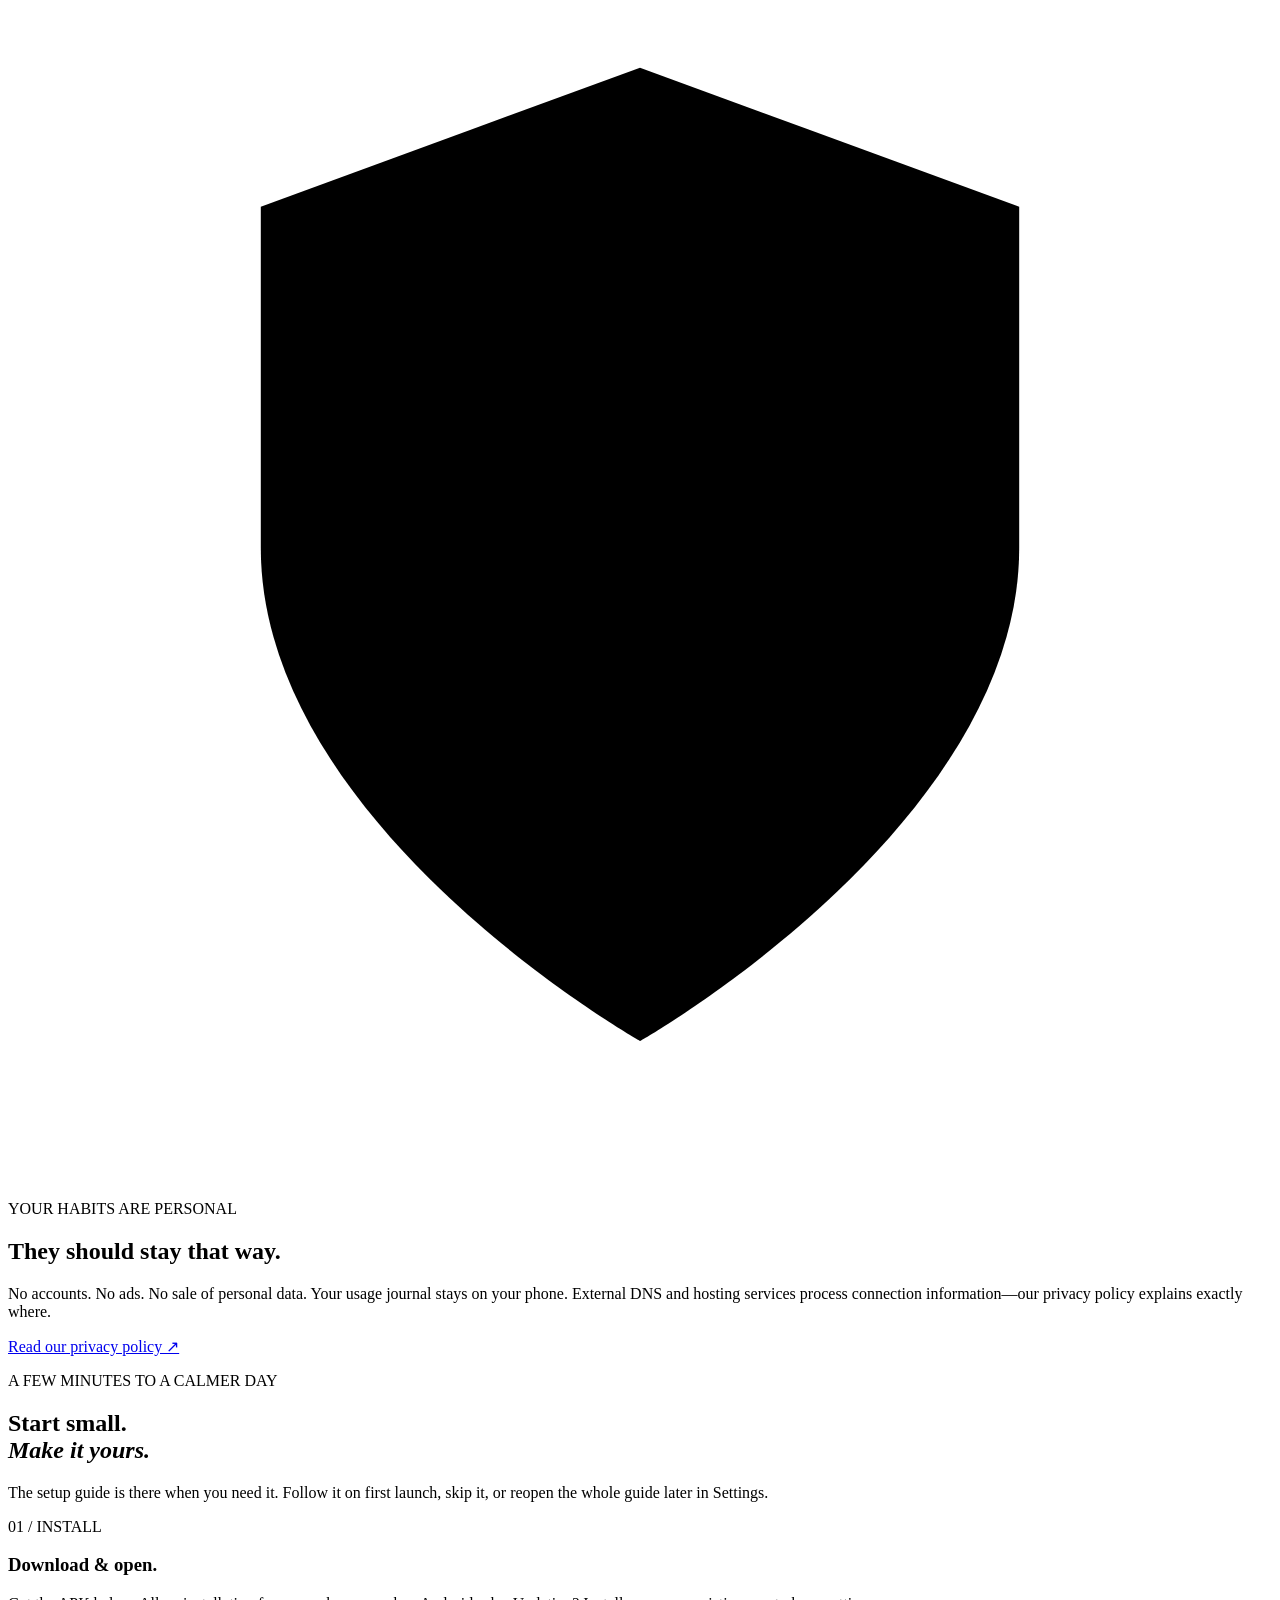
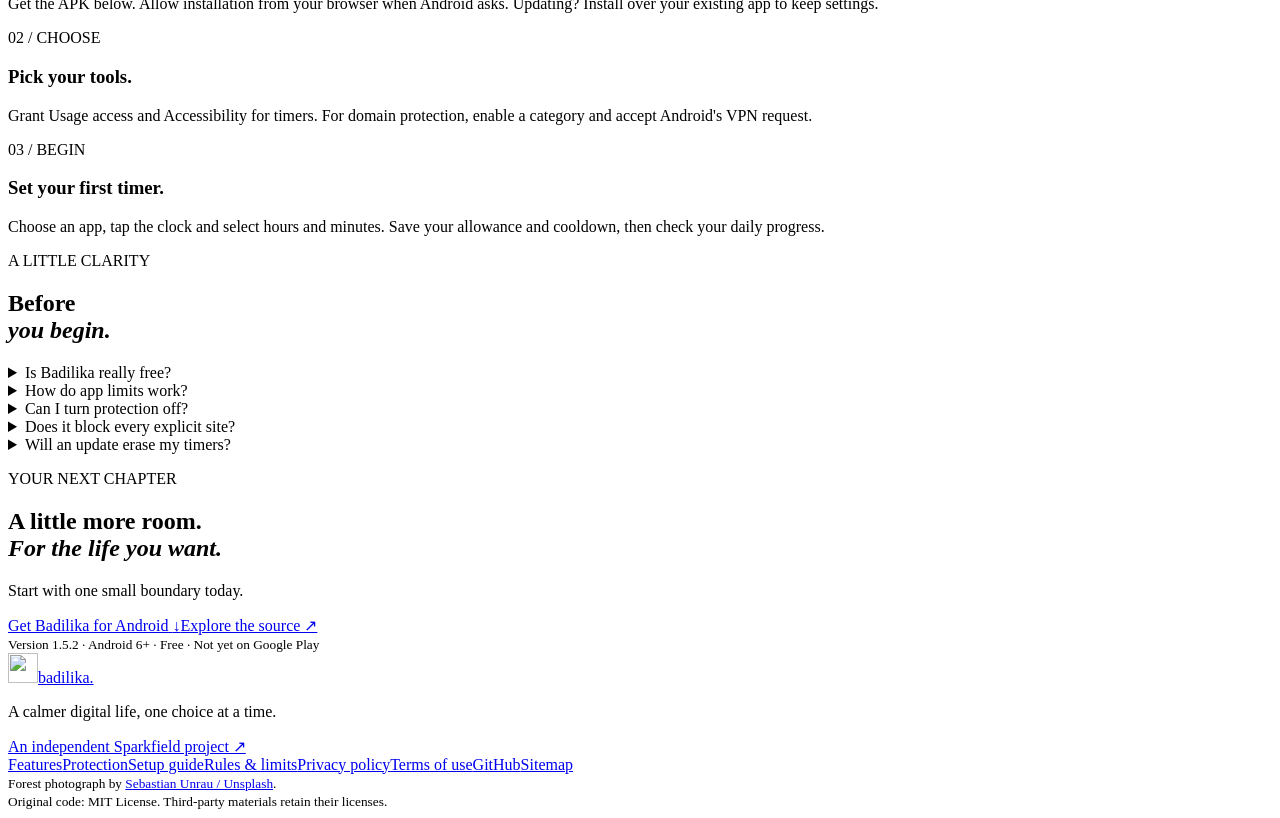
==== commit 770d0374: "Explain protection with shared feature and setup routes, forest motion and guides" ====
--- a/website/index.html
+++ b/website/index.html
@@ -1,13 +1,14 @@
 <!doctype html>
-<html lang="en"><head><meta charset="utf-8"><meta name="viewport" content="width=device-width,initial-scale=1"><title>Badilika — A little less screen. A little more life.</title><meta name="description" content="Free, open-source Android app timers, content protection and private usage insights. Make room for the life beyond your screen."><link rel="canonical" href="https://badilika.sparkfield.co.ke/"><link rel="icon" type="image/svg+xml" href="/favicon.svg"><meta name="theme-color" content="#173d31"><meta property="og:title" content="Badilika — A little more life."><meta property="og:description" content="Free. No ads. Your digital habits, on your terms."><meta property="og:image" content="https://badilika.sparkfield.co.ke/assets/forest.jpg"><link rel="preload" as="image" href="/assets/forest.jpg"><link rel="stylesheet" href="/style.css"><script src="/ui.js" defer></script></head>
+<html lang="en"><head><meta charset="utf-8"><meta name="viewport" content="width=device-width,initial-scale=1"><title>Badilika — A little less screen. A little more life.</title><meta name="description" content="Free, open-source Android app timers, content protection and private usage insights. Make room for the life beyond your screen."><link rel="canonical" href="https://badilika.sparkfield.co.ke/"><link rel="icon" type="image/svg+xml" href="/favicon.svg"><meta name="theme-color" content="#173d31"><meta property="og:title" content="Badilika — A little more life."><meta property="og:description" content="Free. No ads. Your digital habits, on your terms."><meta property="og:image" content="https://badilika.sparkfield.co.ke/assets/forest.jpg"><link rel="preload" as="image" href="/assets/forest.jpg"><link rel="stylesheet" href="/style.css"><link rel="stylesheet" href="/modules.css"><script src="/ui.js" defer></script></head>
 <body><div class="page-progress" aria-hidden="true"></div><a class="skip" href="#main">Skip to content</a>
-<header><a class="brand" href="/" aria-label="Badilika home"><img src="/favicon.svg" width="34" height="34" alt=""><span>badilika<span class="brand-dot">.</span></span></a><nav aria-label="Main navigation"><a href="#features">The tools</a><a href="#setup">Getting started</a><a href="#faq">Questions</a></nav><a class="nav-cta" href="#download">Get the app <span>↗</span></a></header>
-<main id="main"><section class="hero"><img class="hero-landscape" src="/assets/forest.jpg" alt="" fetchpriority="high"><div class="hero-shade"></div><div class="hero-content"><p class="eyebrow"><i></i> YOUR TIME IS YOUR LIFE.</p><h1>A little less screen.<br><em>A little more life.</em></h1><p class="intro">Make room for what matters. Gentle boundaries for your apps, space from unwanted content, and a clearer picture of your digital day.</p><div class="actions"><a class="button light" href="/downloads/Badilika-1.5.2.apk" download>Download for Android <span>↓</span></a><a class="text-link" href="#features">Find your balance <span>↘</span></a></div><p class="hero-details">Free, always without ads. Android 6+.<br>Not yet on Google Play.</p></div><div class="hero-caption"><span>LESS NOISE. MORE INTENTION.</span><span>01 / A FRESH START</span></div></section>
+<header><a class="brand" href="/" aria-label="Badilika home"><img src="/favicon.svg" width="34" height="34" alt=""><span>badilika<span class="brand-dot">.</span></span></a><nav aria-label="Main navigation"><a href="/features">Features</a><a href="/protection">Protection</a><a href="/guide">Setup guide</a><a href="/rules">How it works</a></nav><a class="nav-cta" href="#download">Get the app <span>↗</span></a></header>
+<main id="main"><section class="hero"><img class="hero-landscape" src="/assets/forest.jpg" alt="" fetchpriority="high"><div class="hero-shade"></div><div class="hero-content"><p class="eyebrow"><i></i> YOUR TIME IS YOUR LIFE.</p><h1>A little less screen.<br><em>A little more life.</em></h1><p class="intro">Make room for what matters. Gentle boundaries for your apps, porn and escort domain protection, and a clearer picture of your digital day.</p><div class="actions"><a class="button light" href="/downloads/Badilika-1.5.2.apk" download>Download for Android <span>↓</span></a><a class="text-link" href="#features">Find your balance <span>↘</span></a></div><p class="hero-details">Free, always without ads. Android 6+.<br>Not yet on Google Play.</p></div><div class="hero-caption"><span>LESS NOISE. MORE INTENTION.</span><span>01 / A FRESH START</span></div></section>
 <div class="principles"><span><i></i> Free &amp; open source</span><span>No advertising</span><span>No sale of personal data</span><a href="https://sparkfield.co.ke">From Sparkfield ↗</a></div>
 <section class="section feature-section" id="features"><div class="section-heading"><div><p class="eyebrow">SMALL CHANGES, AT YOUR PACE</p><h2>Your phone.<br><em>Your boundaries.</em></h2></div><p>You don't need to change everything at once. Start with one app, one limit, one choice that makes your day feel more like yours.</p></div><div class="features"><article><span class="number">01</span><svg viewBox="0 0 40 40" aria-hidden="true"><circle cx="20" cy="20" r="14"/><path d="M20 11v10l7 4"/></svg><h3>A time for everything.</h3><p>Set a daily allowance with an alarm-style clock. See how much you've used, and return to Home when your selected app's time is up.</p><span class="feature-tag">APP TIMERS</span></article><article><span class="number">02</span><svg viewBox="0 0 40 40" aria-hidden="true"><path d="M20 5 32 10v11c0 8-12 14-12 14S8 29 8 21V10Z"/><path d="m14 20 4 4 8-9"/></svg><h3>A moment to reconsider.</h3><p>Separate porn and escort domain protection, with a cooldown before switching off. Give your intentions time to catch up with an impulse.</p><span class="feature-tag">CONTENT PROTECTION</span></article><article><span class="number">03</span><svg viewBox="0 0 40 40" aria-hidden="true"><path d="M8 32V22m12 10V9m12 23V16"/></svg><h3>See your day clearly.</h3><p>Understand app time, phone activity and Wi-Fi or mobile data. Keep tracking enabled to build a longer view of your habits.</p><span class="feature-tag">PRIVATE INSIGHTS</span></article></div></section>
+<section class="section protection-story" id="protection"><div><p class="eyebrow">PROTECTION WITH A PURPOSE</p><h2>More space from porn.<br><em>More room for you.</em></h2><p>When you want distance from porn or escort websites, Badilika gives that intention a place to start. Choose either category, or both, with a separate cooldown for each.</p><div class="protection-options"><a href="/protection#porn"><svg viewBox="0 0 40 40" aria-hidden="true"><path d="M20 5 32 10v11c0 8-12 14-12 14S8 29 8 21V10Z"/><path d="m14 20 4 4 8-9"/></svg><span><b>Porn protection</b><small>Adult-domain rules and family DNS filtering</small></span><span>↗</span></a><a href="/protection#escort"><svg viewBox="0 0 40 40" aria-hidden="true"><rect x="10" y="17" width="20" height="17" rx="4"/><path d="M14 17v-6a6 6 0 0 1 12 0v6m-6 7v4"/></svg><span><b>Escort protection</b><small>A separate curated escort-domain filter</small></span><span>↗</span></a></div><a class="text-link dark" href="/protection">How the filters and cooldowns work ↗</a></div><div class="forest-panel"><div><span class="eyebrow">PAUSE. BREATHE. CHOOSE.</span><h3>A little distance.<br><em>A clearer decision.</em></h3><p>Choose a 1–30 day disable delay. Protection stays on during the wait, until you confirm the change.</p></div></div></section>
 <section class="product-section section"><div class="product-visual"><div class="orbit one"></div><div class="orbit two"></div><img class="app-screen screen-back" src="/assets/insights.png" width="400" height="850" loading="lazy" alt="Badilika Insights screen from an earlier app build"><img class="app-screen screen-front" src="/assets/timers.png" width="400" height="850" loading="lazy" alt="Badilika app timers showing a daily allowance and remaining time"><span class="visual-label">ACTUAL APP SCREENS · EARLIER BUILD</span></div><div class="product-copy"><p class="eyebrow">DESIGNED FOR EVERYDAY LIFE</p><h2>A boundary.<br><em>Not a battle.</em></h2><p>Choose hours and minutes, just like setting an alarm. Your allowance adds up across the day, so you can use it in the moments that work for you.</p><ul class="quiet-list"><li><b>Less time? Change it now.</b><span>Reduce an allowance immediately.</span></li><li><b>More time? Take a pause.</b><span>Increasing or removing it waits for your cooldown.</span></li><li><b>A fresh start tomorrow.</b><span>Daily allowances reset at local midnight.</span></li></ul><a class="text-link dark" href="#setup">Make it work for you ↗</a></div></section>
 <section class="privacy-band"><div class="privacy-art" aria-hidden="true"><svg viewBox="0 0 100 100"><path d="M50 12 80 23v27c0 22-30 39-30 39S20 72 20 50V23Z"/><path d="m35 49 10 10 21-24"/></svg></div><div><p class="eyebrow">YOUR HABITS ARE PERSONAL</p><h2>They should stay that way.</h2><p>No accounts. No ads. No sale of personal data. Your usage journal stays on your phone. External DNS and hosting services process connection information—our privacy policy explains exactly where.</p><a class="text-link" href="/privacy">Read our privacy policy ↗</a></div></section>
 <section class="section" id="setup"><div class="section-heading"><div><p class="eyebrow">A FEW MINUTES TO A CALMER DAY</p><h2>Start small.<br><em>Make it yours.</em></h2></div><p>The setup guide is there when you need it. Follow it on first launch, skip it, or reopen the whole guide later in Settings.</p></div><div class="steps"><article><span>01 / INSTALL</span><h3>Download &amp; open.</h3><p>Get the APK below. Allow installation from your browser when Android asks. Updating? Install over your existing app to keep settings.</p></article><article><span>02 / CHOOSE</span><h3>Pick your tools.</h3><p>Grant Usage access and Accessibility for timers. For domain protection, enable a category and accept Android's VPN request.</p></article><article><span>03 / BEGIN</span><h3>Set your first timer.</h3><p>Choose an app, tap the clock and select hours and minutes. Save your allowance and cooldown, then check your daily progress.</p></article></div></section>
 <section class="section faq" id="faq"><div><p class="eyebrow">A LITTLE CLARITY</p><h2>Before<br><em>you begin.</em></h2></div><div class="questions"><details><summary>Is Badilika really free?</summary><p>Yes. There are no ads or paid tiers in this release. The original source is available under the MIT License, so you can inspect and contribute to it.</p></details><details><summary>How do app limits work?</summary><p>With Usage access and Accessibility enabled, Badilika totals daily usage and returns the selected app to Home at its limit. This is best effort; background playback can continue and Android can stop services.</p></details><details><summary>Can I turn protection off?</summary><p>Request a change, wait for the category's cooldown, then confirm. You can cancel the request to keep protection. Android settings can still revoke permissions or uninstall the app.</p></details><details><summary>Does it block every explicit site?</summary><p>No. Domain filtering can miss sites and cannot inspect content inside general apps. Other VPNs, proxies and encrypted DNS can bypass it. See the in-app setup guide for connection advice.</p></details><details><summary>Will an update erase my timers?</summary><p>Install the new APK over your existing Badilika installation. With the same package and signing key, settings remain in place. Uninstalling or clearing storage deletes local records.</p></details></div></section>
 <section class="download-section" id="download"><p class="eyebrow">YOUR NEXT CHAPTER</p><h2>A little more room.<br><em>For the life you want.</em></h2><p>Start with one small boundary today.</p><div class="actions"><a class="button dark-button" href="/downloads/Badilika-1.5.2.apk" download>Get Badilika for Android <span>↓</span></a><a class="text-link dark" href="https://github.com/JeremyKariukicodesnow/Badilika">Explore the source ↗</a></div><small>Version 1.5.2 · Android 6+ · Free · Not yet on Google Play</small></section></main>
-<footer><div><a class="brand" href="/"><img src="/favicon.svg" width="30" height="30" alt="">badilika.</a><p>A calmer digital life, one choice at a time.</p><a href="https://sparkfield.co.ke">An independent Sparkfield project ↗</a></div><div class="footer-links"><a href="/privacy">Privacy policy</a><a href="/terms">Terms of use</a><a href="https://github.com/JeremyKariukicodesnow/Badilika">GitHub</a><a href="/sitemap.xml">Sitemap</a></div><small>Forest photograph by <a href="https://unsplash.com/photos/sp-p7uuT0tw">Sebastian Unrau / Unsplash</a>.<br>Original code: MIT License. Third-party materials retain their licenses.</small></footer></body></html>
+<footer><div><a class="brand" href="/"><img src="/favicon.svg" width="30" height="30" alt="">badilika.</a><p>A calmer digital life, one choice at a time.</p><a href="https://sparkfield.co.ke">An independent Sparkfield project ↗</a></div><div class="footer-links"><a href="/features">Features</a><a href="/protection">Protection</a><a href="/guide">Setup guide</a><a href="/rules">Rules &amp; limits</a><a href="/privacy">Privacy policy</a><a href="/terms">Terms of use</a><a href="https://github.com/JeremyKariukicodesnow/Badilika">GitHub</a><a href="/sitemap.xml">Sitemap</a></div><small>Forest photograph by <a href="https://unsplash.com/photos/sp-p7uuT0tw">Sebastian Unrau / Unsplash</a>.<br>Original code: MIT License. Third-party materials retain their licenses.</small></footer></body></html>
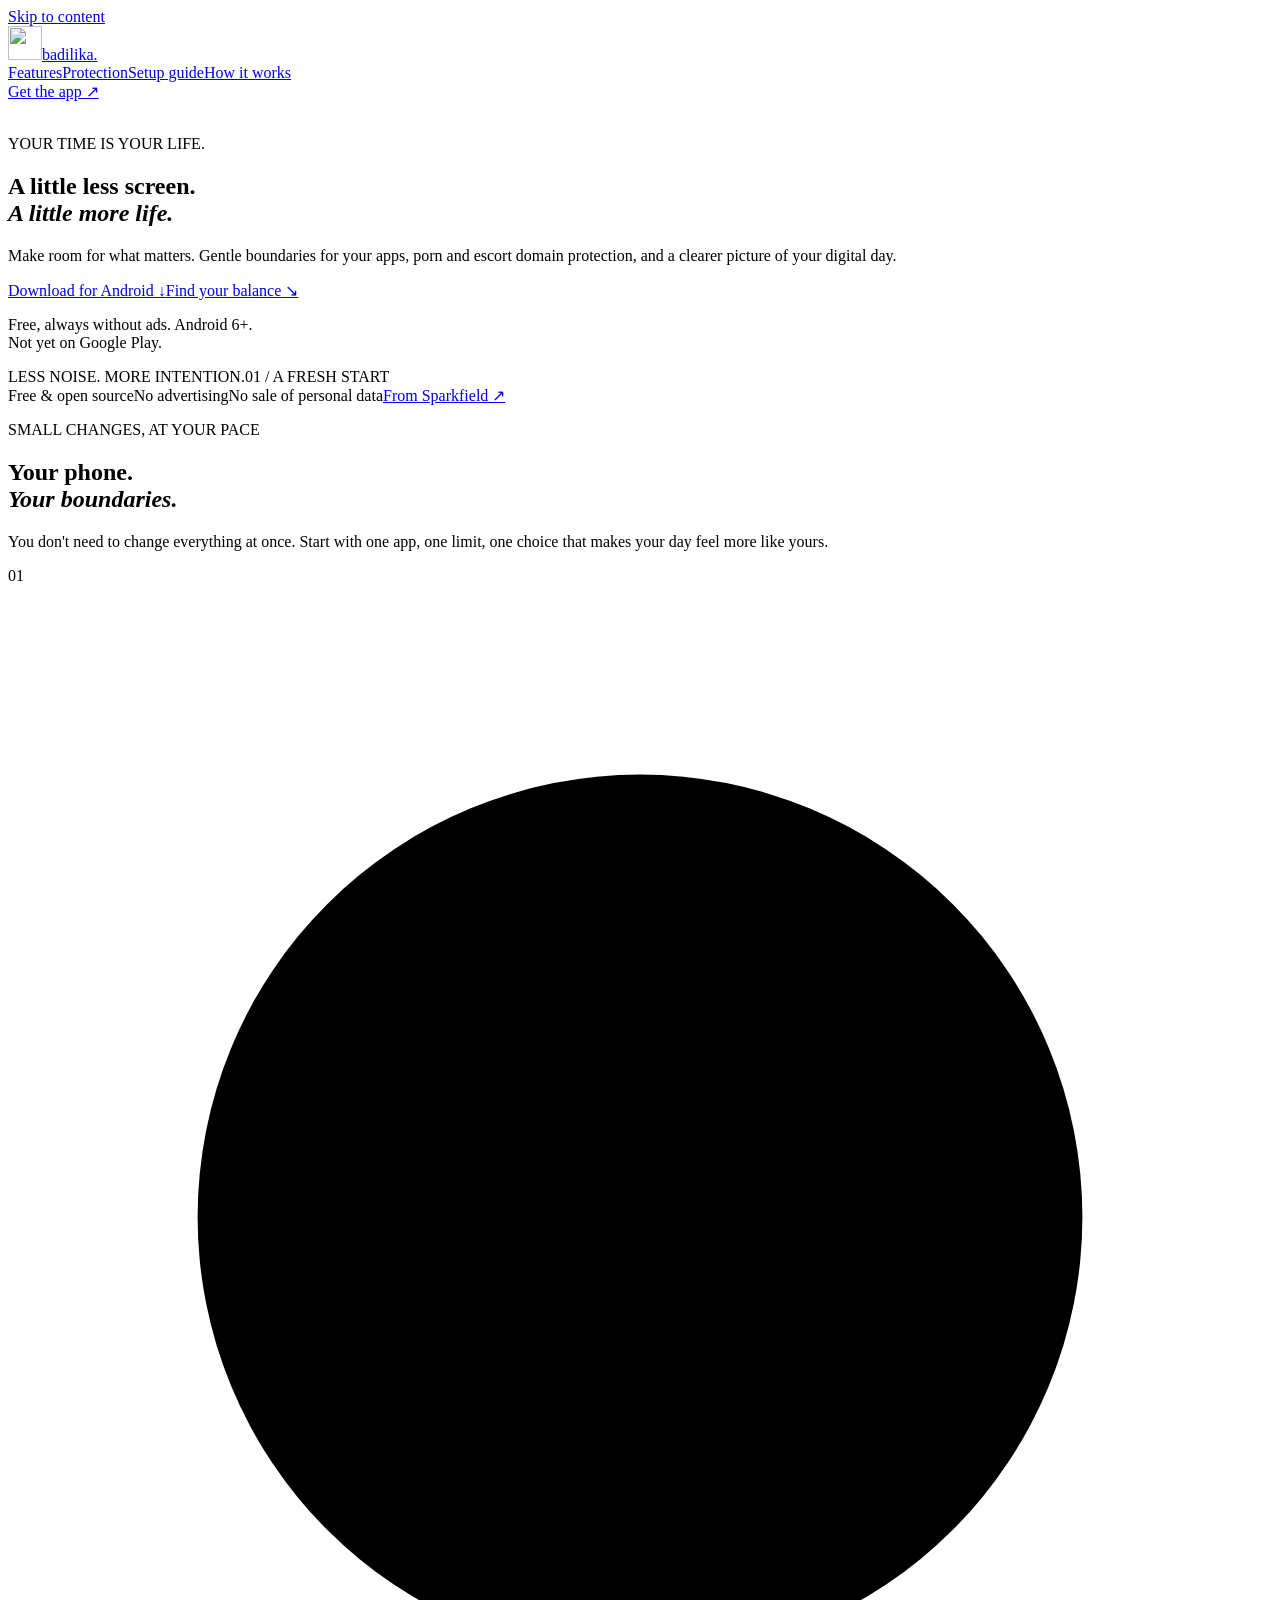
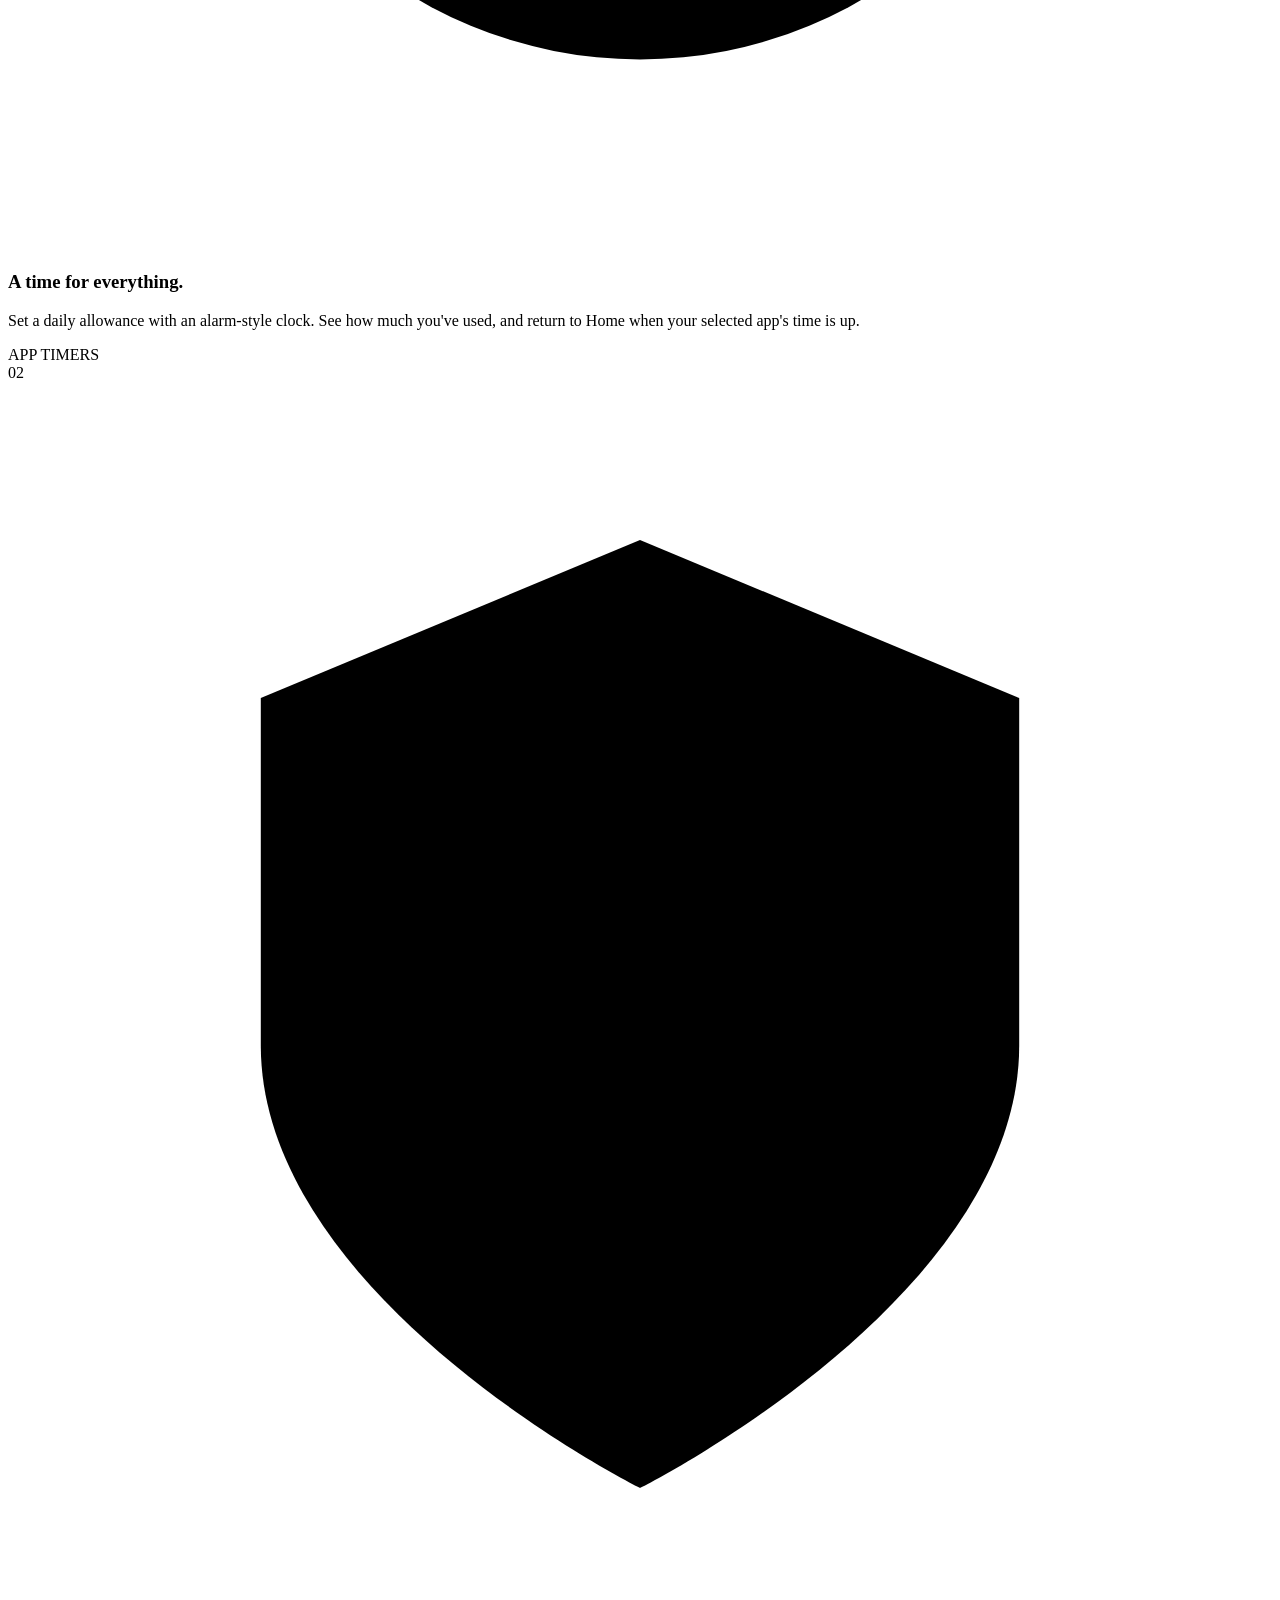
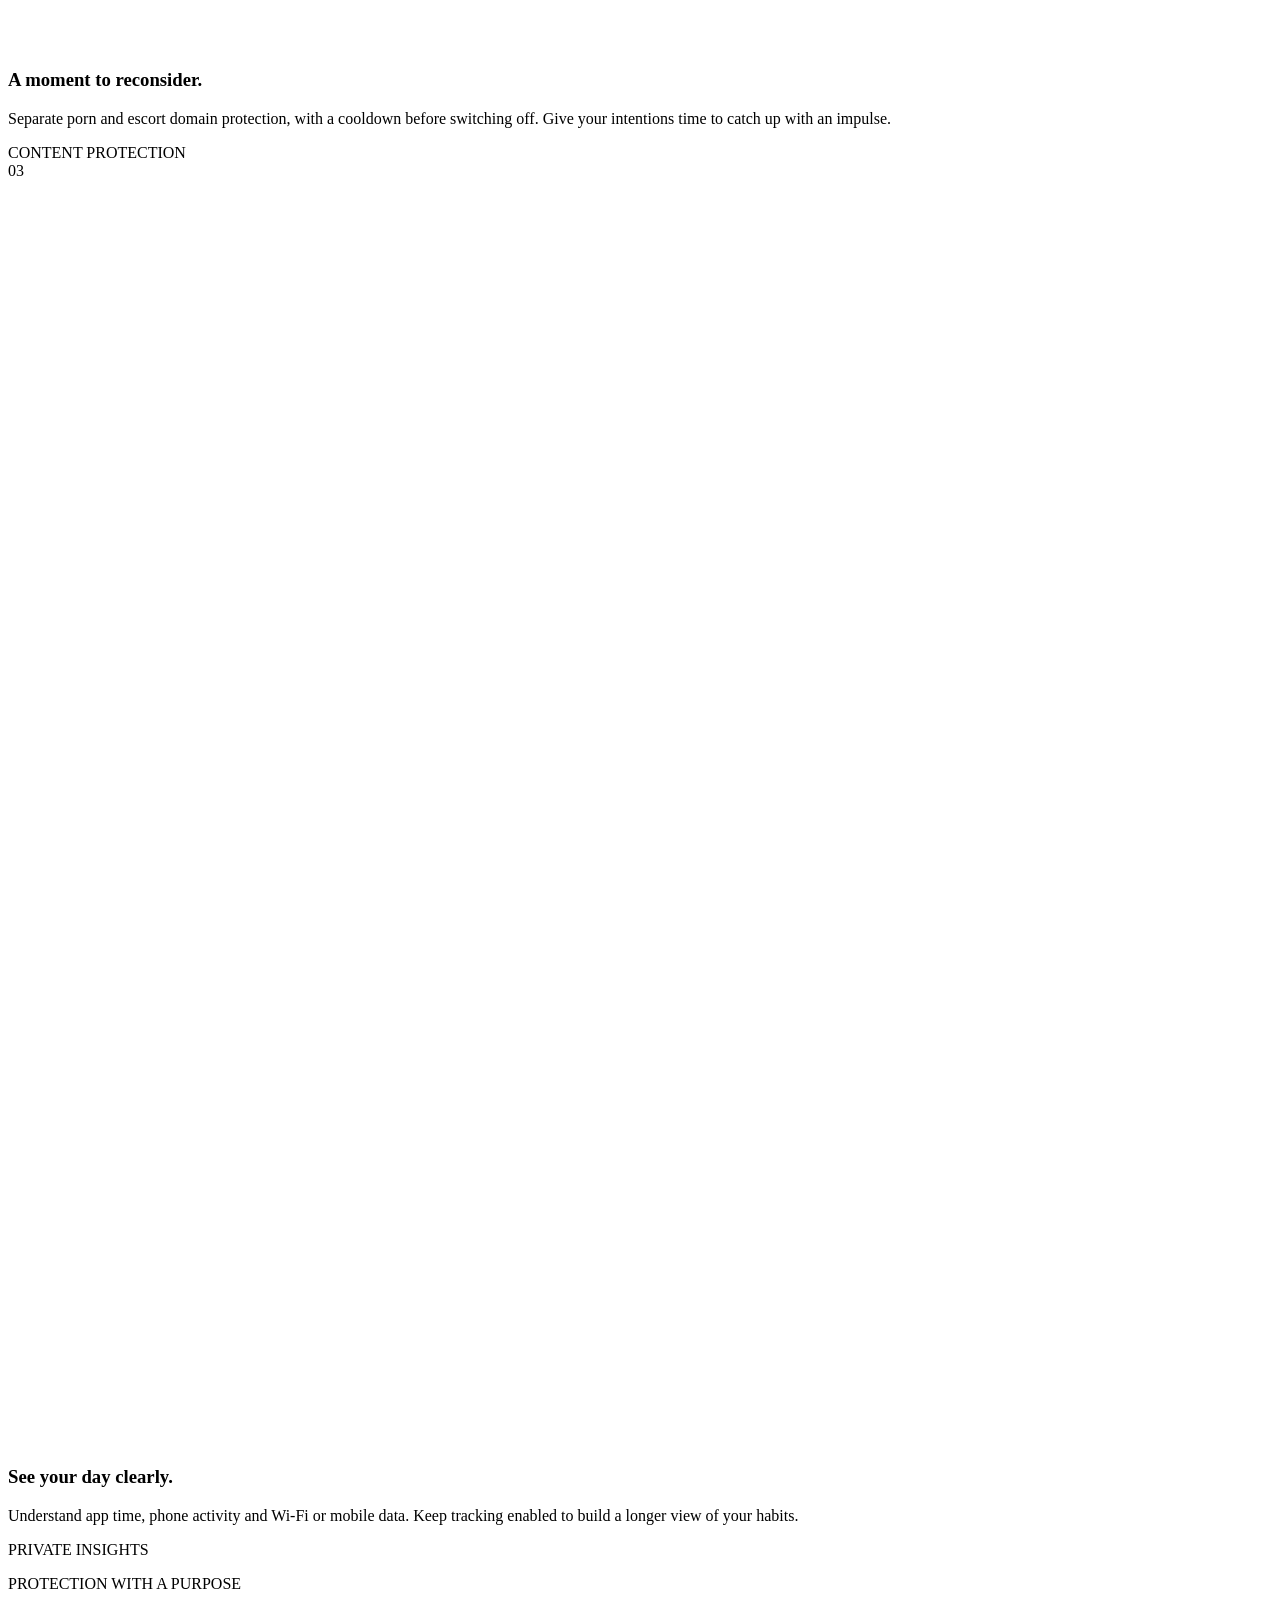
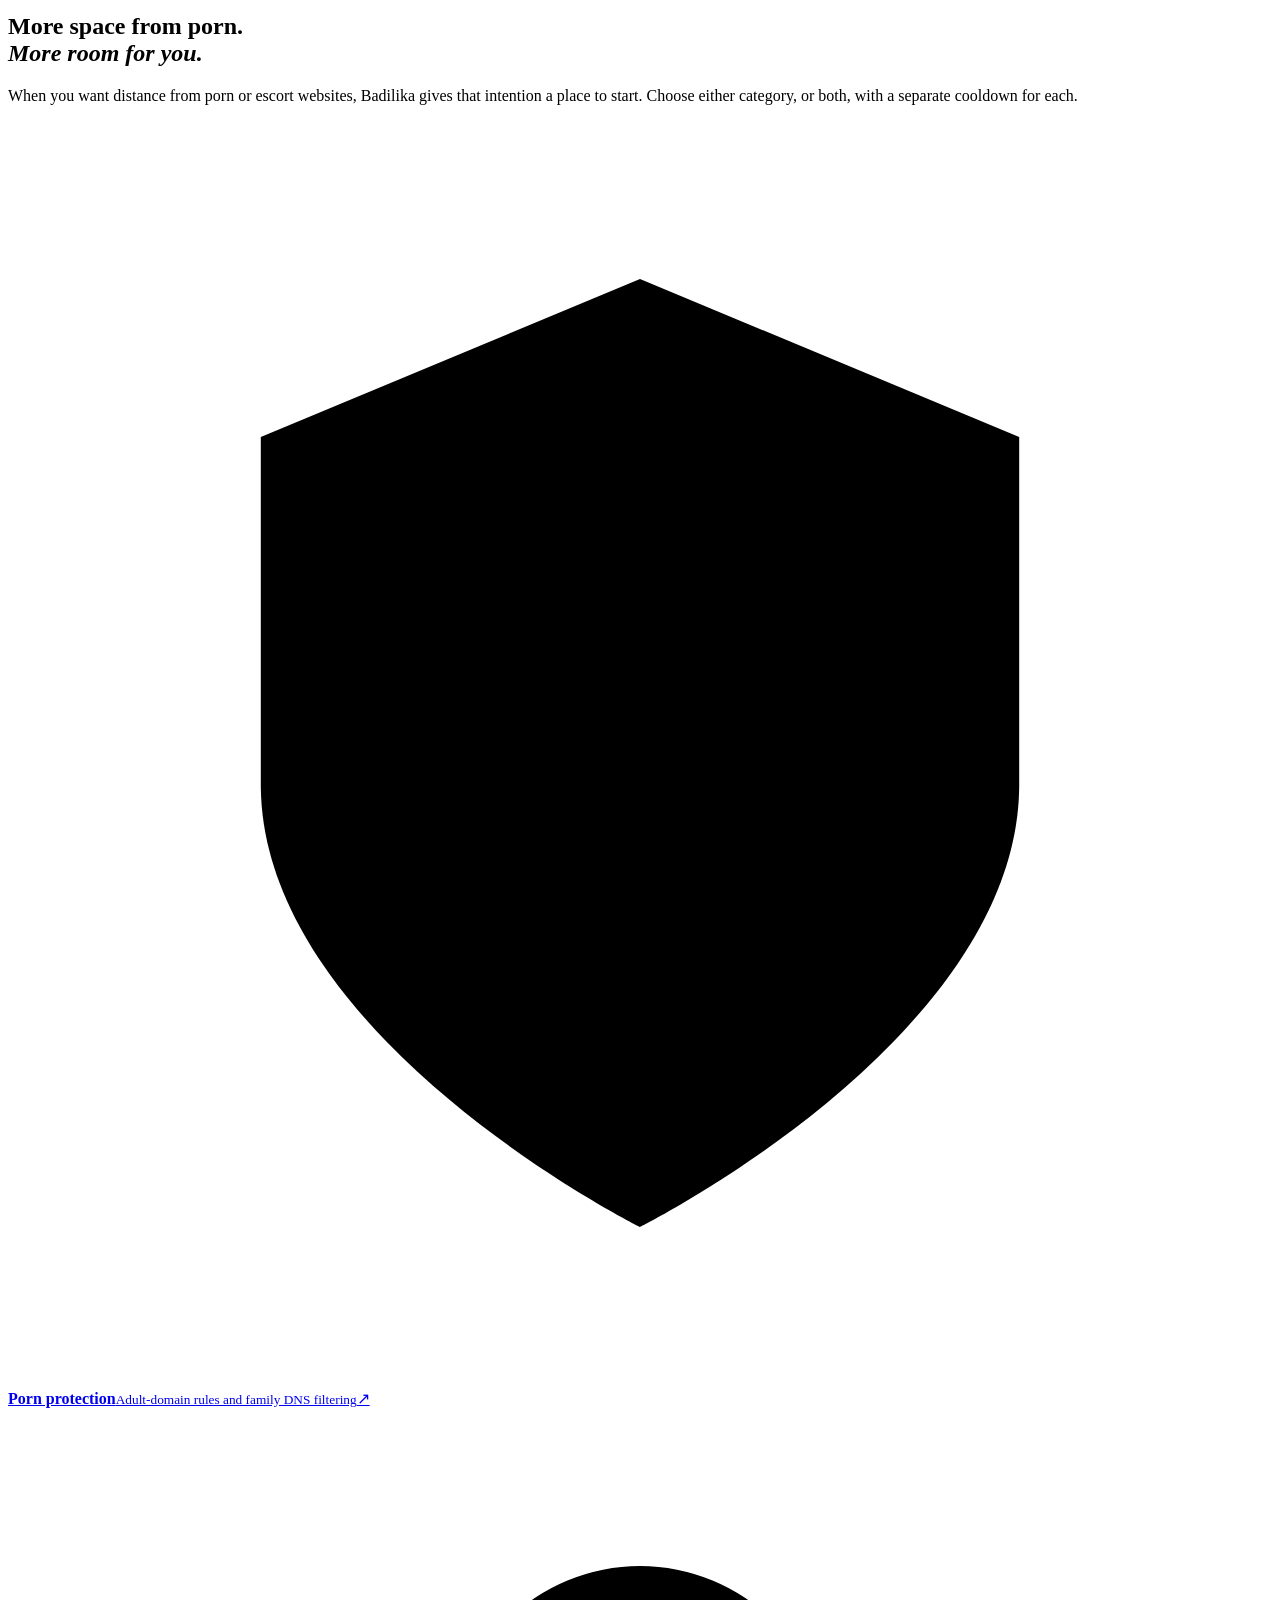
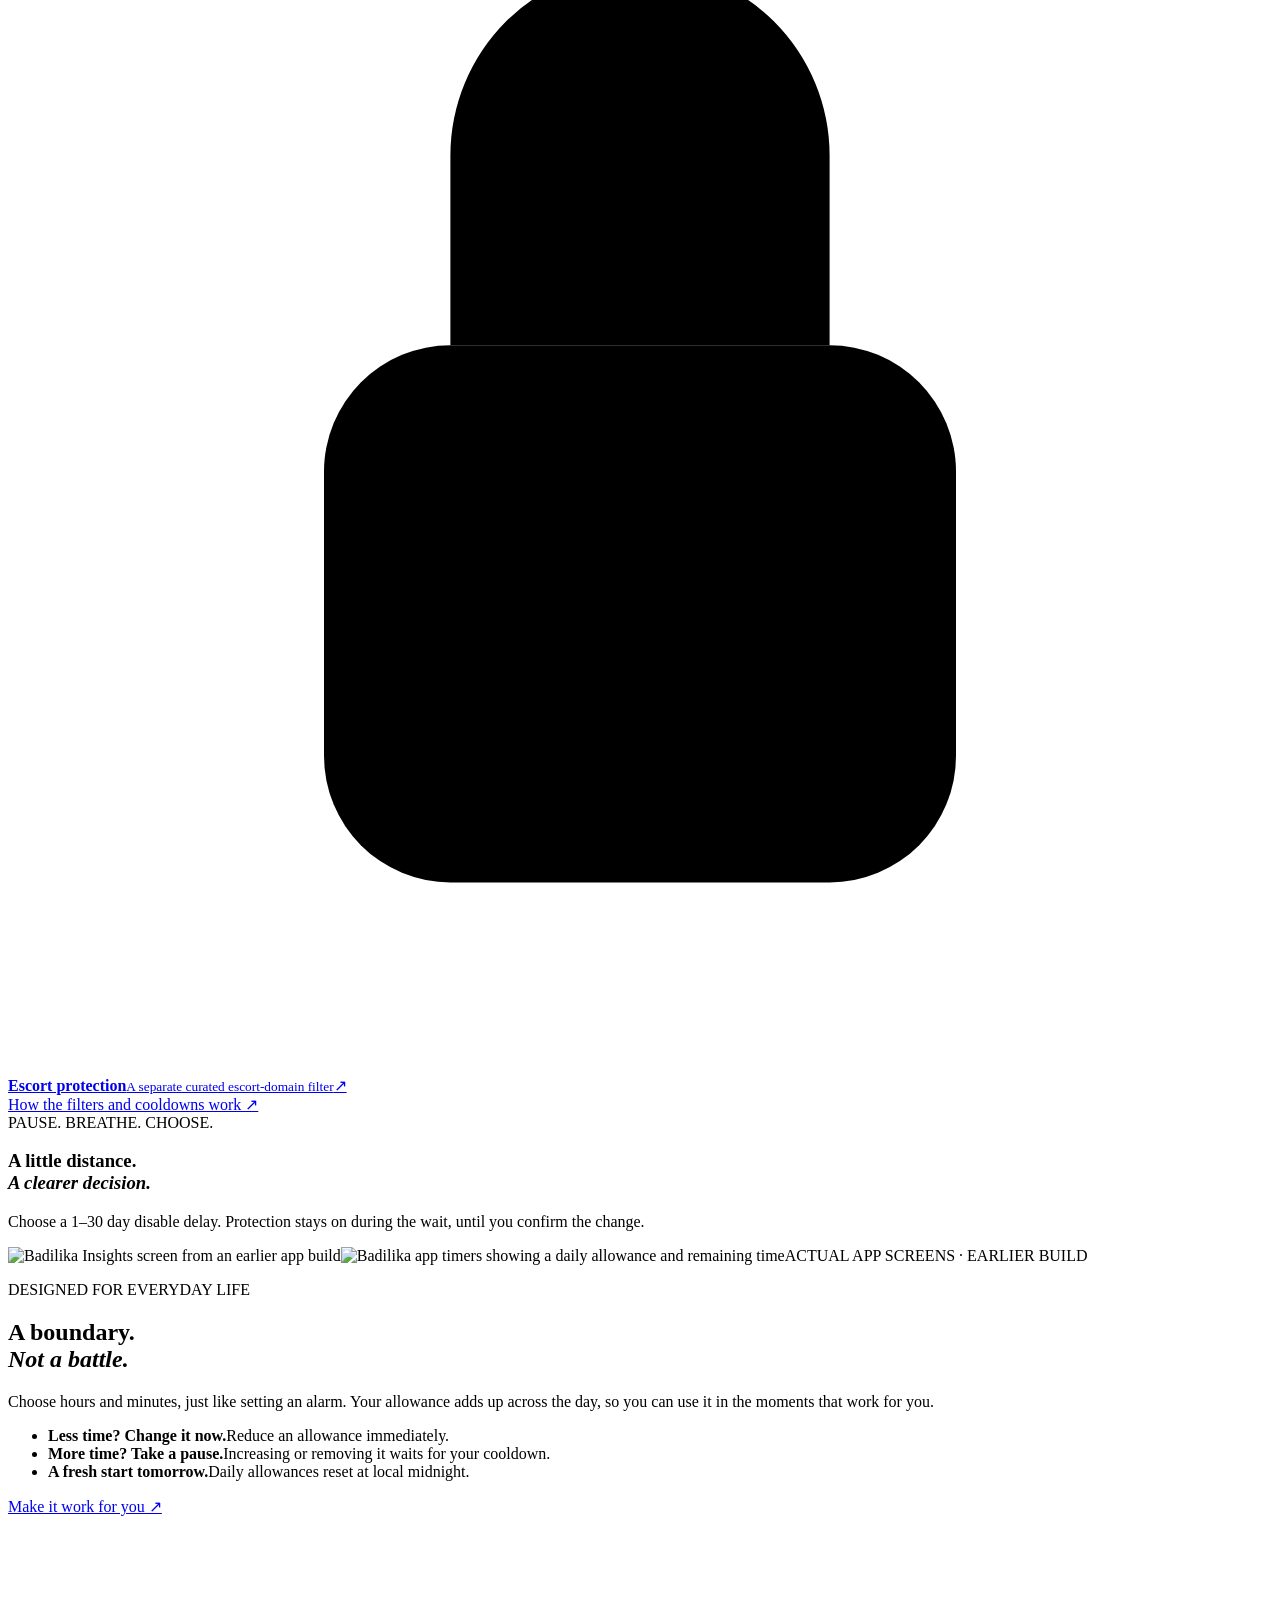
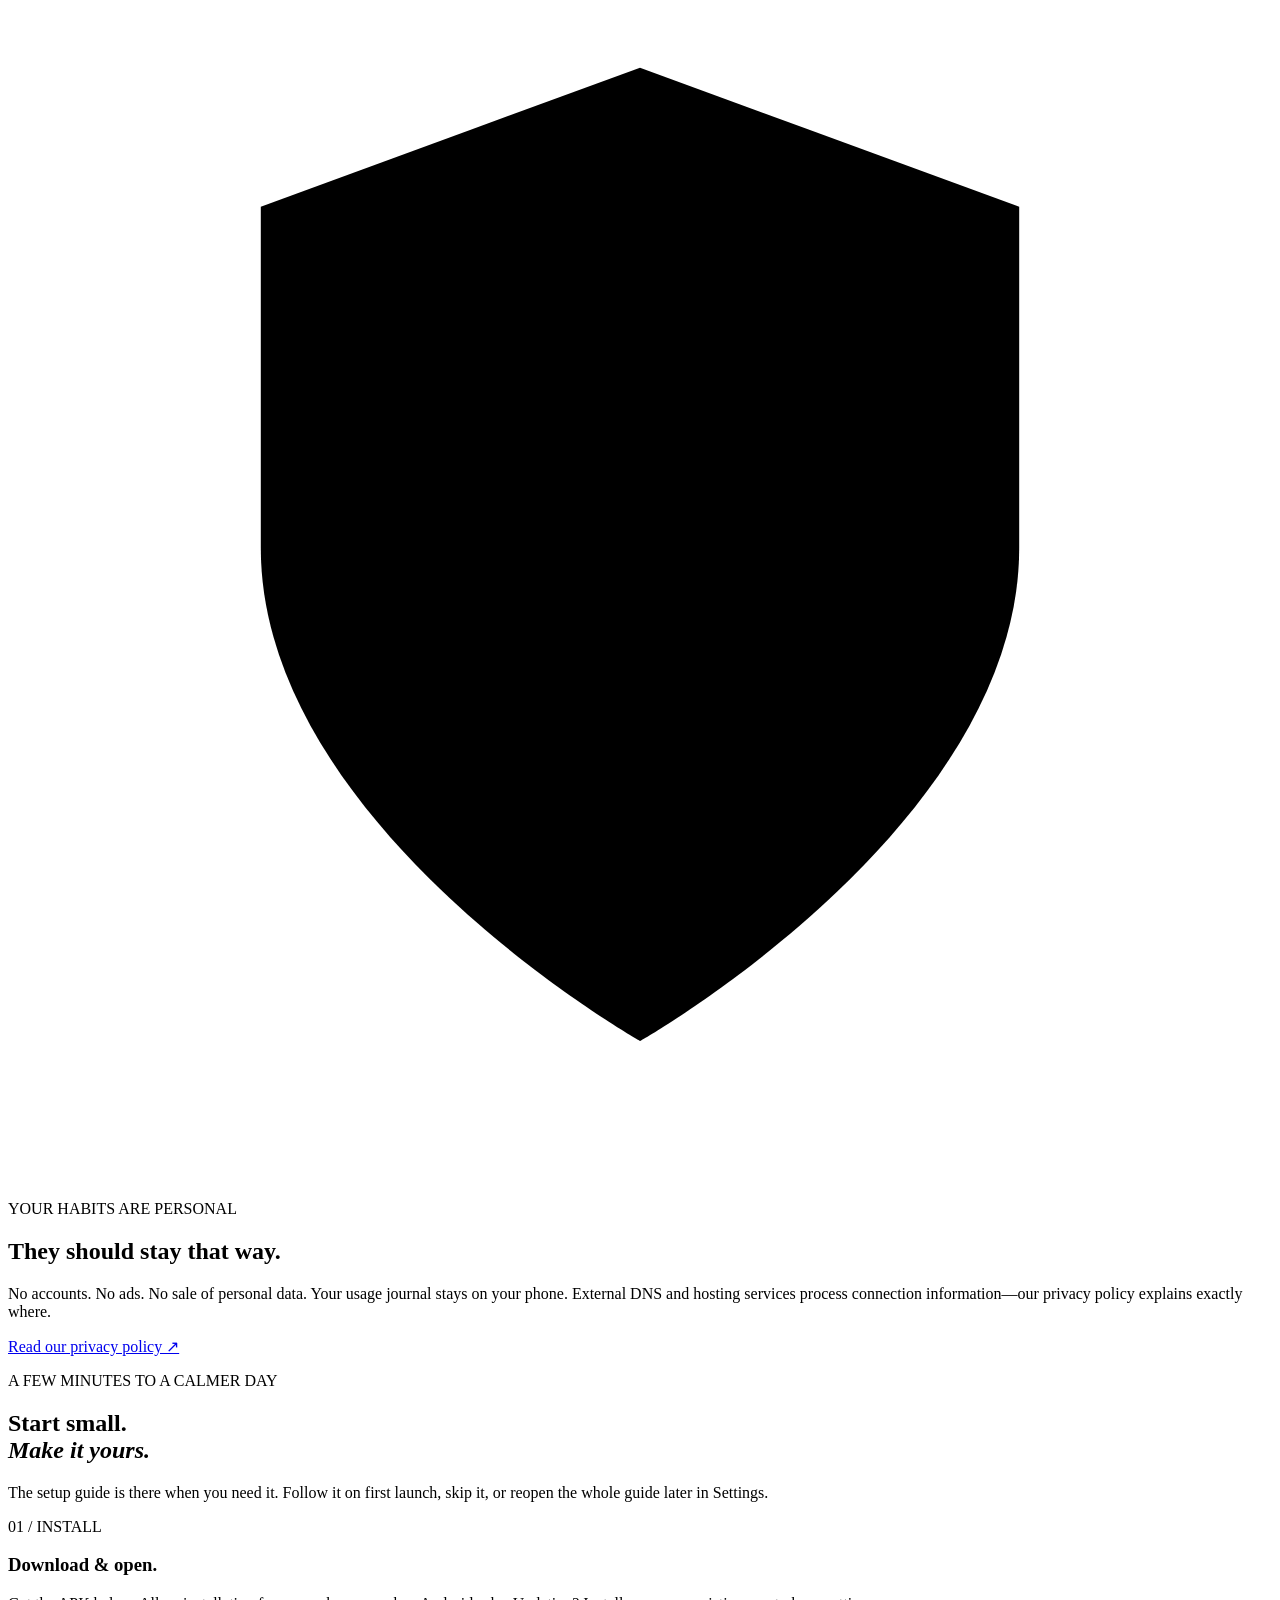
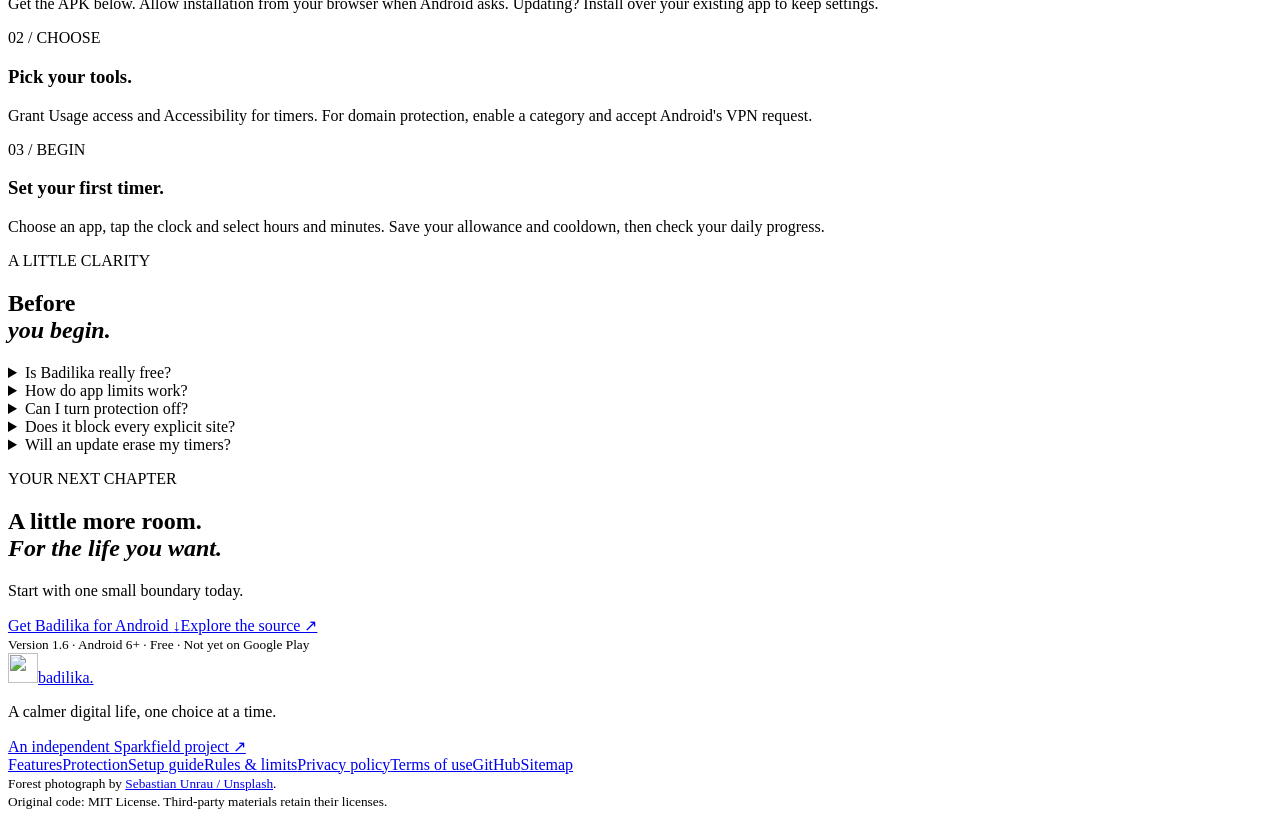
==== commit 6465c337: "Release Badilika 1.6 with interactive guided setup and real settings actions" ====
--- a/website/index.html
+++ b/website/index.html
@@ -2,7 +2,7 @@
 <html lang="en"><head><meta charset="utf-8"><meta name="viewport" content="width=device-width,initial-scale=1"><title>Badilika — A little less screen. A little more life.</title><meta name="description" content="Free, open-source Android app timers, content protection and private usage insights. Make room for the life beyond your screen."><link rel="canonical" href="https://badilika.sparkfield.co.ke/"><link rel="icon" type="image/svg+xml" href="/favicon.svg"><meta name="theme-color" content="#173d31"><meta property="og:title" content="Badilika — A little more life."><meta property="og:description" content="Free. No ads. Your digital habits, on your terms."><meta property="og:image" content="https://badilika.sparkfield.co.ke/assets/forest.jpg"><link rel="preload" as="image" href="/assets/forest.jpg"><link rel="stylesheet" href="/style.css"><link rel="stylesheet" href="/modules.css"><script src="/ui.js" defer></script></head>
 <body><div class="page-progress" aria-hidden="true"></div><a class="skip" href="#main">Skip to content</a>
 <header><a class="brand" href="/" aria-label="Badilika home"><img src="/favicon.svg" width="34" height="34" alt=""><span>badilika<span class="brand-dot">.</span></span></a><nav aria-label="Main navigation"><a href="/features">Features</a><a href="/protection">Protection</a><a href="/guide">Setup guide</a><a href="/rules">How it works</a></nav><a class="nav-cta" href="#download">Get the app <span>↗</span></a></header>
-<main id="main"><section class="hero"><img class="hero-landscape" src="/assets/forest.jpg" alt="" fetchpriority="high"><div class="hero-shade"></div><div class="hero-content"><p class="eyebrow"><i></i> YOUR TIME IS YOUR LIFE.</p><h1>A little less screen.<br><em>A little more life.</em></h1><p class="intro">Make room for what matters. Gentle boundaries for your apps, porn and escort domain protection, and a clearer picture of your digital day.</p><div class="actions"><a class="button light" href="/downloads/Badilika-1.5.2.apk" download>Download for Android <span>↓</span></a><a class="text-link" href="#features">Find your balance <span>↘</span></a></div><p class="hero-details">Free, always without ads. Android 6+.<br>Not yet on Google Play.</p></div><div class="hero-caption"><span>LESS NOISE. MORE INTENTION.</span><span>01 / A FRESH START</span></div></section>
+<main id="main"><section class="hero"><img class="hero-landscape" src="/assets/forest.jpg" alt="" fetchpriority="high"><div class="hero-shade"></div><div class="hero-content"><p class="eyebrow"><i></i> YOUR TIME IS YOUR LIFE.</p><h1>A little less screen.<br><em>A little more life.</em></h1><p class="intro">Make room for what matters. Gentle boundaries for your apps, porn and escort domain protection, and a clearer picture of your digital day.</p><div class="actions"><a class="button light" href="/downloads/Badilika-1.6.apk" download>Download for Android <span>↓</span></a><a class="text-link" href="#features">Find your balance <span>↘</span></a></div><p class="hero-details">Free, always without ads. Android 6+.<br>Not yet on Google Play.</p></div><div class="hero-caption"><span>LESS NOISE. MORE INTENTION.</span><span>01 / A FRESH START</span></div></section>
 <div class="principles"><span><i></i> Free &amp; open source</span><span>No advertising</span><span>No sale of personal data</span><a href="https://sparkfield.co.ke">From Sparkfield ↗</a></div>
 <section class="section feature-section" id="features"><div class="section-heading"><div><p class="eyebrow">SMALL CHANGES, AT YOUR PACE</p><h2>Your phone.<br><em>Your boundaries.</em></h2></div><p>You don't need to change everything at once. Start with one app, one limit, one choice that makes your day feel more like yours.</p></div><div class="features"><article><span class="number">01</span><svg viewBox="0 0 40 40" aria-hidden="true"><circle cx="20" cy="20" r="14"/><path d="M20 11v10l7 4"/></svg><h3>A time for everything.</h3><p>Set a daily allowance with an alarm-style clock. See how much you've used, and return to Home when your selected app's time is up.</p><span class="feature-tag">APP TIMERS</span></article><article><span class="number">02</span><svg viewBox="0 0 40 40" aria-hidden="true"><path d="M20 5 32 10v11c0 8-12 14-12 14S8 29 8 21V10Z"/><path d="m14 20 4 4 8-9"/></svg><h3>A moment to reconsider.</h3><p>Separate porn and escort domain protection, with a cooldown before switching off. Give your intentions time to catch up with an impulse.</p><span class="feature-tag">CONTENT PROTECTION</span></article><article><span class="number">03</span><svg viewBox="0 0 40 40" aria-hidden="true"><path d="M8 32V22m12 10V9m12 23V16"/></svg><h3>See your day clearly.</h3><p>Understand app time, phone activity and Wi-Fi or mobile data. Keep tracking enabled to build a longer view of your habits.</p><span class="feature-tag">PRIVATE INSIGHTS</span></article></div></section>
 <section class="section protection-story" id="protection"><div><p class="eyebrow">PROTECTION WITH A PURPOSE</p><h2>More space from porn.<br><em>More room for you.</em></h2><p>When you want distance from porn or escort websites, Badilika gives that intention a place to start. Choose either category, or both, with a separate cooldown for each.</p><div class="protection-options"><a href="/protection#porn"><svg viewBox="0 0 40 40" aria-hidden="true"><path d="M20 5 32 10v11c0 8-12 14-12 14S8 29 8 21V10Z"/><path d="m14 20 4 4 8-9"/></svg><span><b>Porn protection</b><small>Adult-domain rules and family DNS filtering</small></span><span>↗</span></a><a href="/protection#escort"><svg viewBox="0 0 40 40" aria-hidden="true"><rect x="10" y="17" width="20" height="17" rx="4"/><path d="M14 17v-6a6 6 0 0 1 12 0v6m-6 7v4"/></svg><span><b>Escort protection</b><small>A separate curated escort-domain filter</small></span><span>↗</span></a></div><a class="text-link dark" href="/protection">How the filters and cooldowns work ↗</a></div><div class="forest-panel"><div><span class="eyebrow">PAUSE. BREATHE. CHOOSE.</span><h3>A little distance.<br><em>A clearer decision.</em></h3><p>Choose a 1–30 day disable delay. Protection stays on during the wait, until you confirm the change.</p></div></div></section>
@@ -10,5 +10,5 @@
 <section class="privacy-band"><div class="privacy-art" aria-hidden="true"><svg viewBox="0 0 100 100"><path d="M50 12 80 23v27c0 22-30 39-30 39S20 72 20 50V23Z"/><path d="m35 49 10 10 21-24"/></svg></div><div><p class="eyebrow">YOUR HABITS ARE PERSONAL</p><h2>They should stay that way.</h2><p>No accounts. No ads. No sale of personal data. Your usage journal stays on your phone. External DNS and hosting services process connection information—our privacy policy explains exactly where.</p><a class="text-link" href="/privacy">Read our privacy policy ↗</a></div></section>
 <section class="section" id="setup"><div class="section-heading"><div><p class="eyebrow">A FEW MINUTES TO A CALMER DAY</p><h2>Start small.<br><em>Make it yours.</em></h2></div><p>The setup guide is there when you need it. Follow it on first launch, skip it, or reopen the whole guide later in Settings.</p></div><div class="steps"><article><span>01 / INSTALL</span><h3>Download &amp; open.</h3><p>Get the APK below. Allow installation from your browser when Android asks. Updating? Install over your existing app to keep settings.</p></article><article><span>02 / CHOOSE</span><h3>Pick your tools.</h3><p>Grant Usage access and Accessibility for timers. For domain protection, enable a category and accept Android's VPN request.</p></article><article><span>03 / BEGIN</span><h3>Set your first timer.</h3><p>Choose an app, tap the clock and select hours and minutes. Save your allowance and cooldown, then check your daily progress.</p></article></div></section>
 <section class="section faq" id="faq"><div><p class="eyebrow">A LITTLE CLARITY</p><h2>Before<br><em>you begin.</em></h2></div><div class="questions"><details><summary>Is Badilika really free?</summary><p>Yes. There are no ads or paid tiers in this release. The original source is available under the MIT License, so you can inspect and contribute to it.</p></details><details><summary>How do app limits work?</summary><p>With Usage access and Accessibility enabled, Badilika totals daily usage and returns the selected app to Home at its limit. This is best effort; background playback can continue and Android can stop services.</p></details><details><summary>Can I turn protection off?</summary><p>Request a change, wait for the category's cooldown, then confirm. You can cancel the request to keep protection. Android settings can still revoke permissions or uninstall the app.</p></details><details><summary>Does it block every explicit site?</summary><p>No. Domain filtering can miss sites and cannot inspect content inside general apps. Other VPNs, proxies and encrypted DNS can bypass it. See the in-app setup guide for connection advice.</p></details><details><summary>Will an update erase my timers?</summary><p>Install the new APK over your existing Badilika installation. With the same package and signing key, settings remain in place. Uninstalling or clearing storage deletes local records.</p></details></div></section>
-<section class="download-section" id="download"><p class="eyebrow">YOUR NEXT CHAPTER</p><h2>A little more room.<br><em>For the life you want.</em></h2><p>Start with one small boundary today.</p><div class="actions"><a class="button dark-button" href="/downloads/Badilika-1.5.2.apk" download>Get Badilika for Android <span>↓</span></a><a class="text-link dark" href="https://github.com/JeremyKariukicodesnow/Badilika">Explore the source ↗</a></div><small>Version 1.5.2 · Android 6+ · Free · Not yet on Google Play</small></section></main>
+<section class="download-section" id="download"><p class="eyebrow">YOUR NEXT CHAPTER</p><h2>A little more room.<br><em>For the life you want.</em></h2><p>Start with one small boundary today.</p><div class="actions"><a class="button dark-button" href="/downloads/Badilika-1.6.apk" download>Get Badilika for Android <span>↓</span></a><a class="text-link dark" href="https://github.com/JeremyKariukicodesnow/Badilika">Explore the source ↗</a></div><small>Version 1.6 · Android 6+ · Free · Not yet on Google Play</small></section></main>
 <footer><div><a class="brand" href="/"><img src="/favicon.svg" width="30" height="30" alt="">badilika.</a><p>A calmer digital life, one choice at a time.</p><a href="https://sparkfield.co.ke">An independent Sparkfield project ↗</a></div><div class="footer-links"><a href="/features">Features</a><a href="/protection">Protection</a><a href="/guide">Setup guide</a><a href="/rules">Rules &amp; limits</a><a href="/privacy">Privacy policy</a><a href="/terms">Terms of use</a><a href="https://github.com/JeremyKariukicodesnow/Badilika">GitHub</a><a href="/sitemap.xml">Sitemap</a></div><small>Forest photograph by <a href="https://unsplash.com/photos/sp-p7uuT0tw">Sebastian Unrau / Unsplash</a>.<br>Original code: MIT License. Third-party materials retain their licenses.</small></footer></body></html>
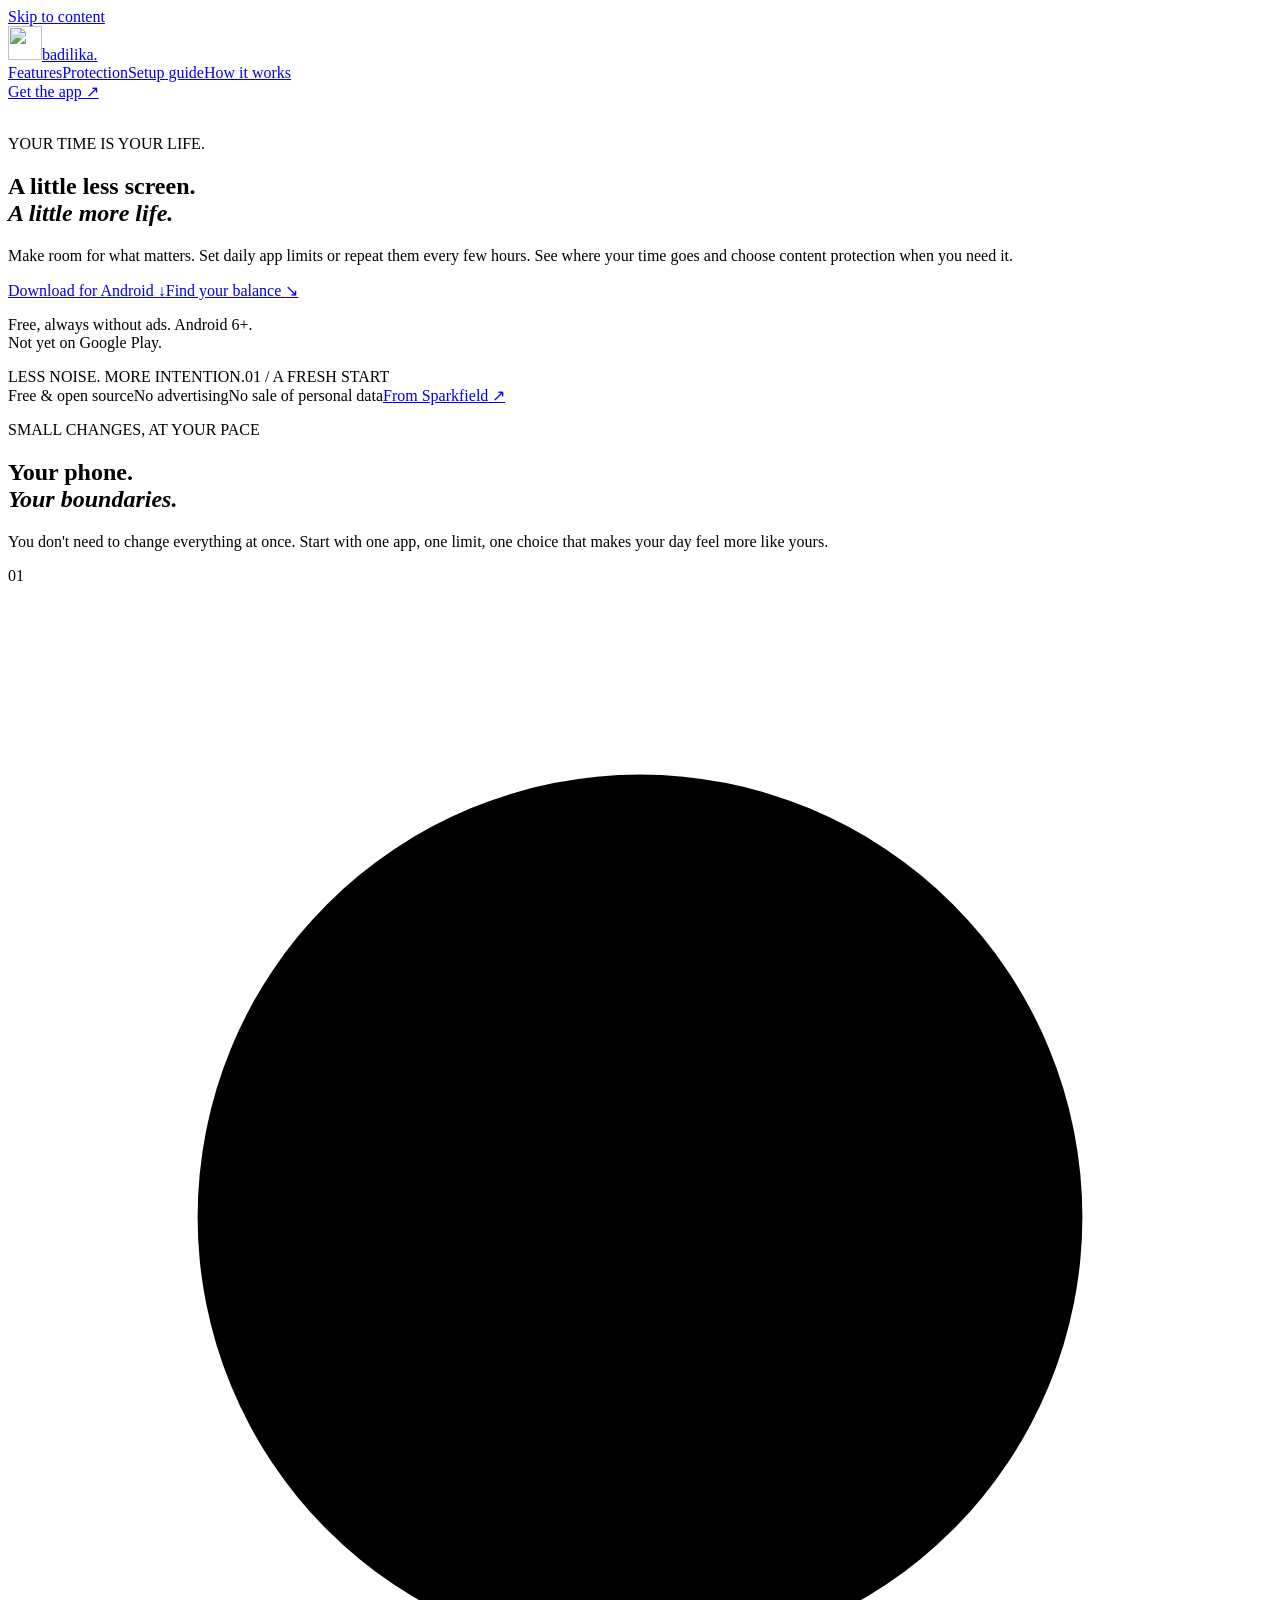
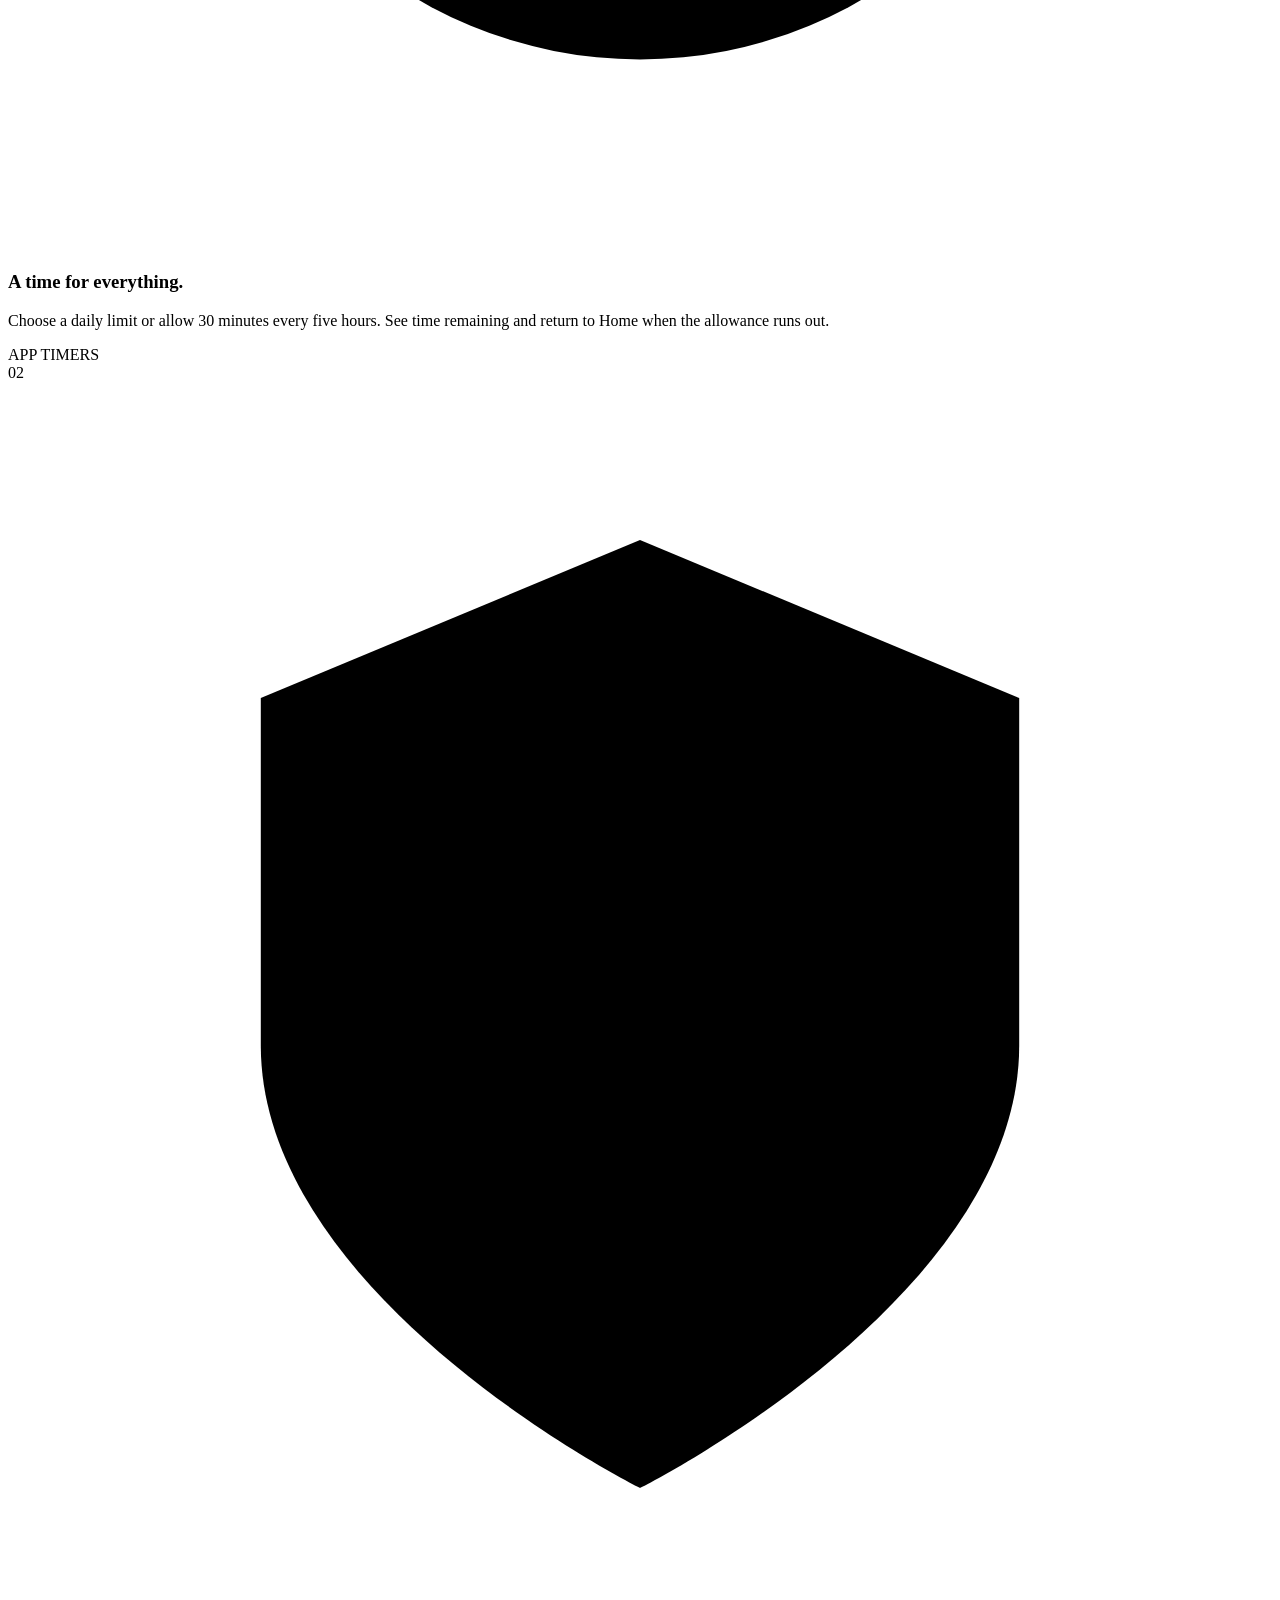
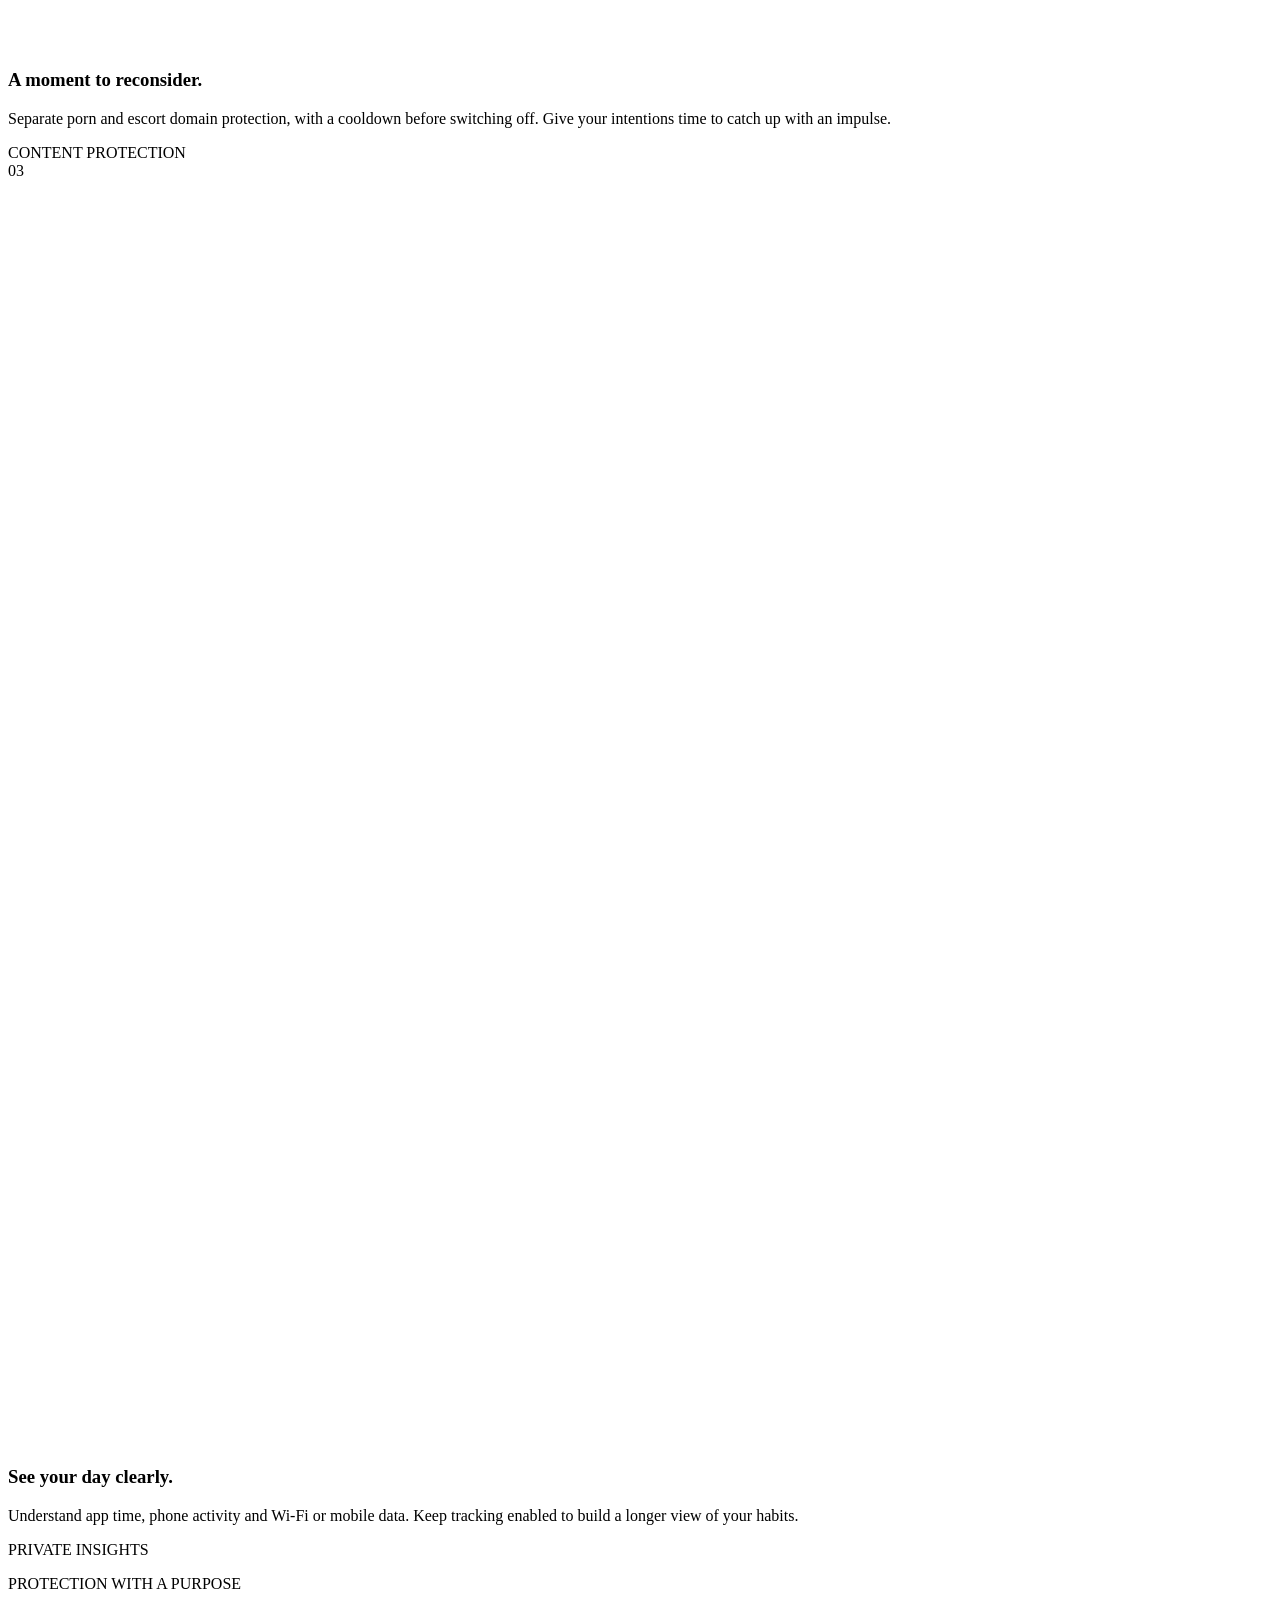
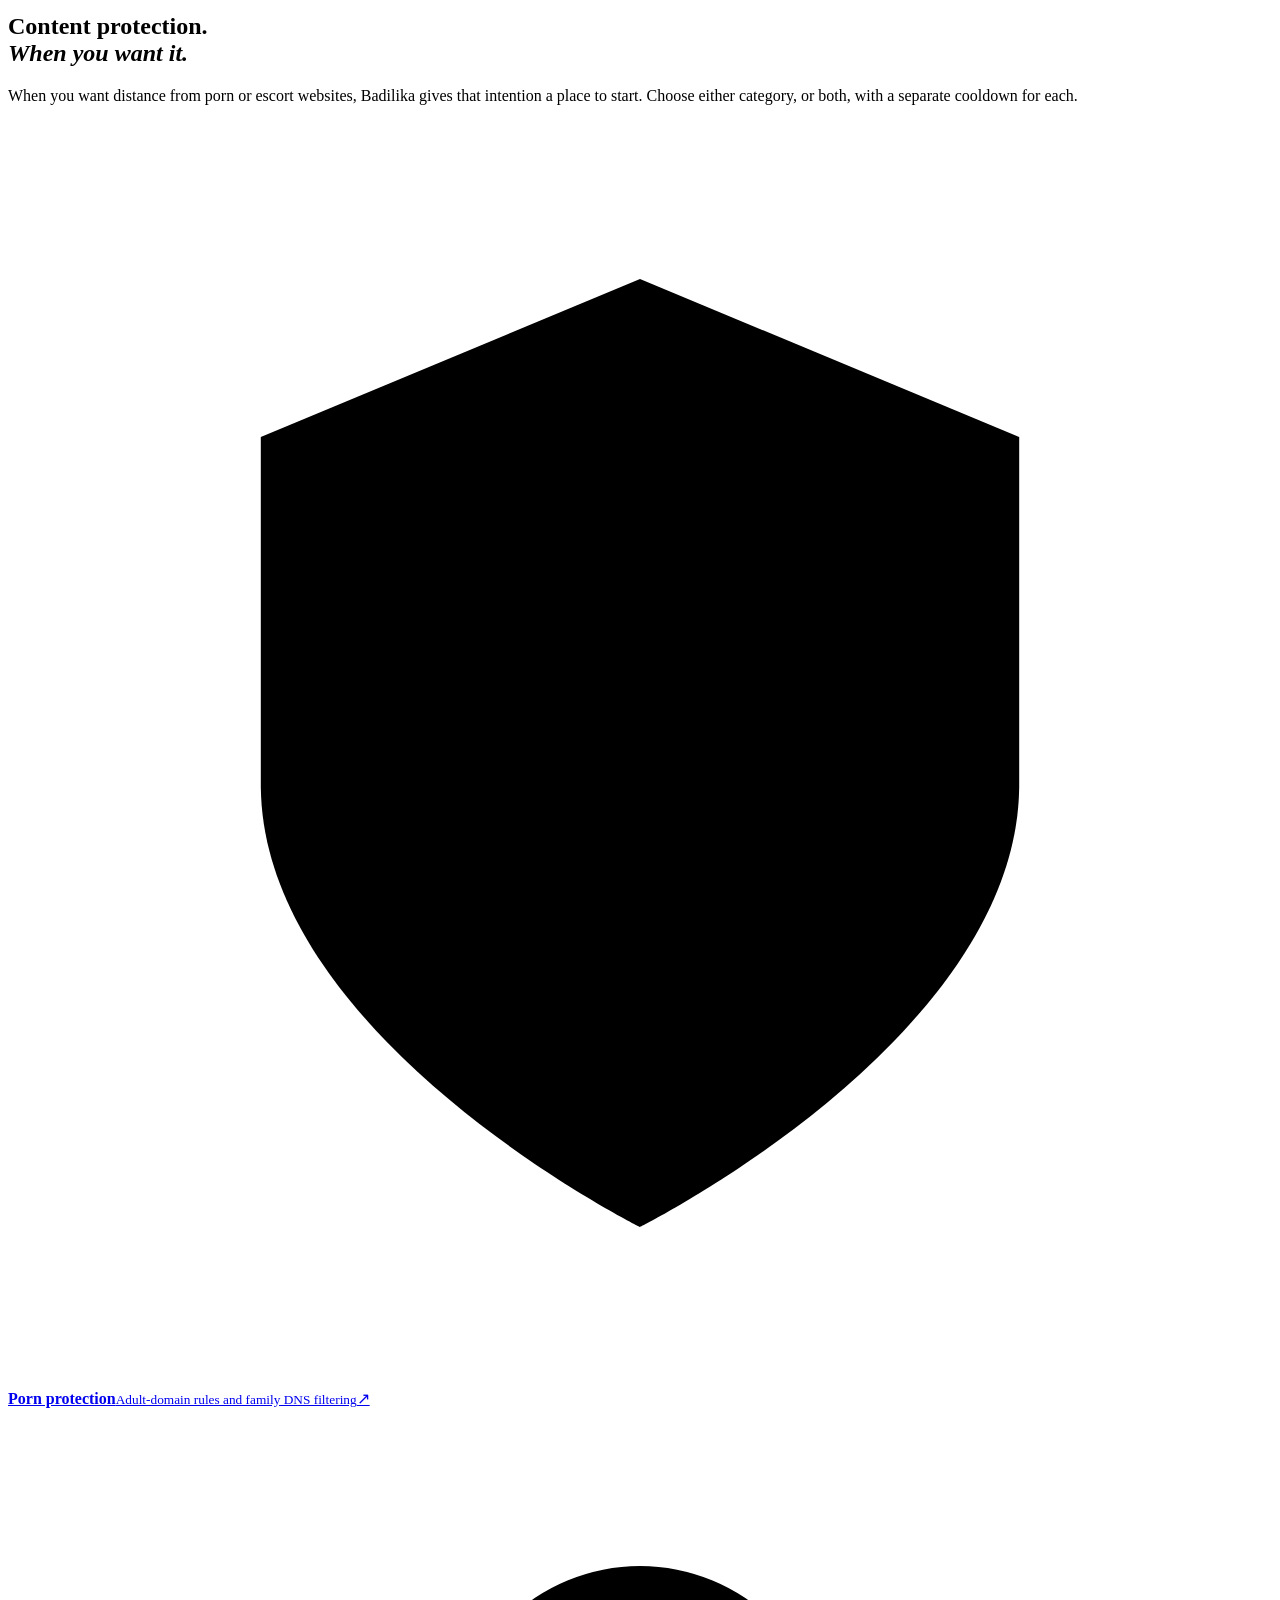
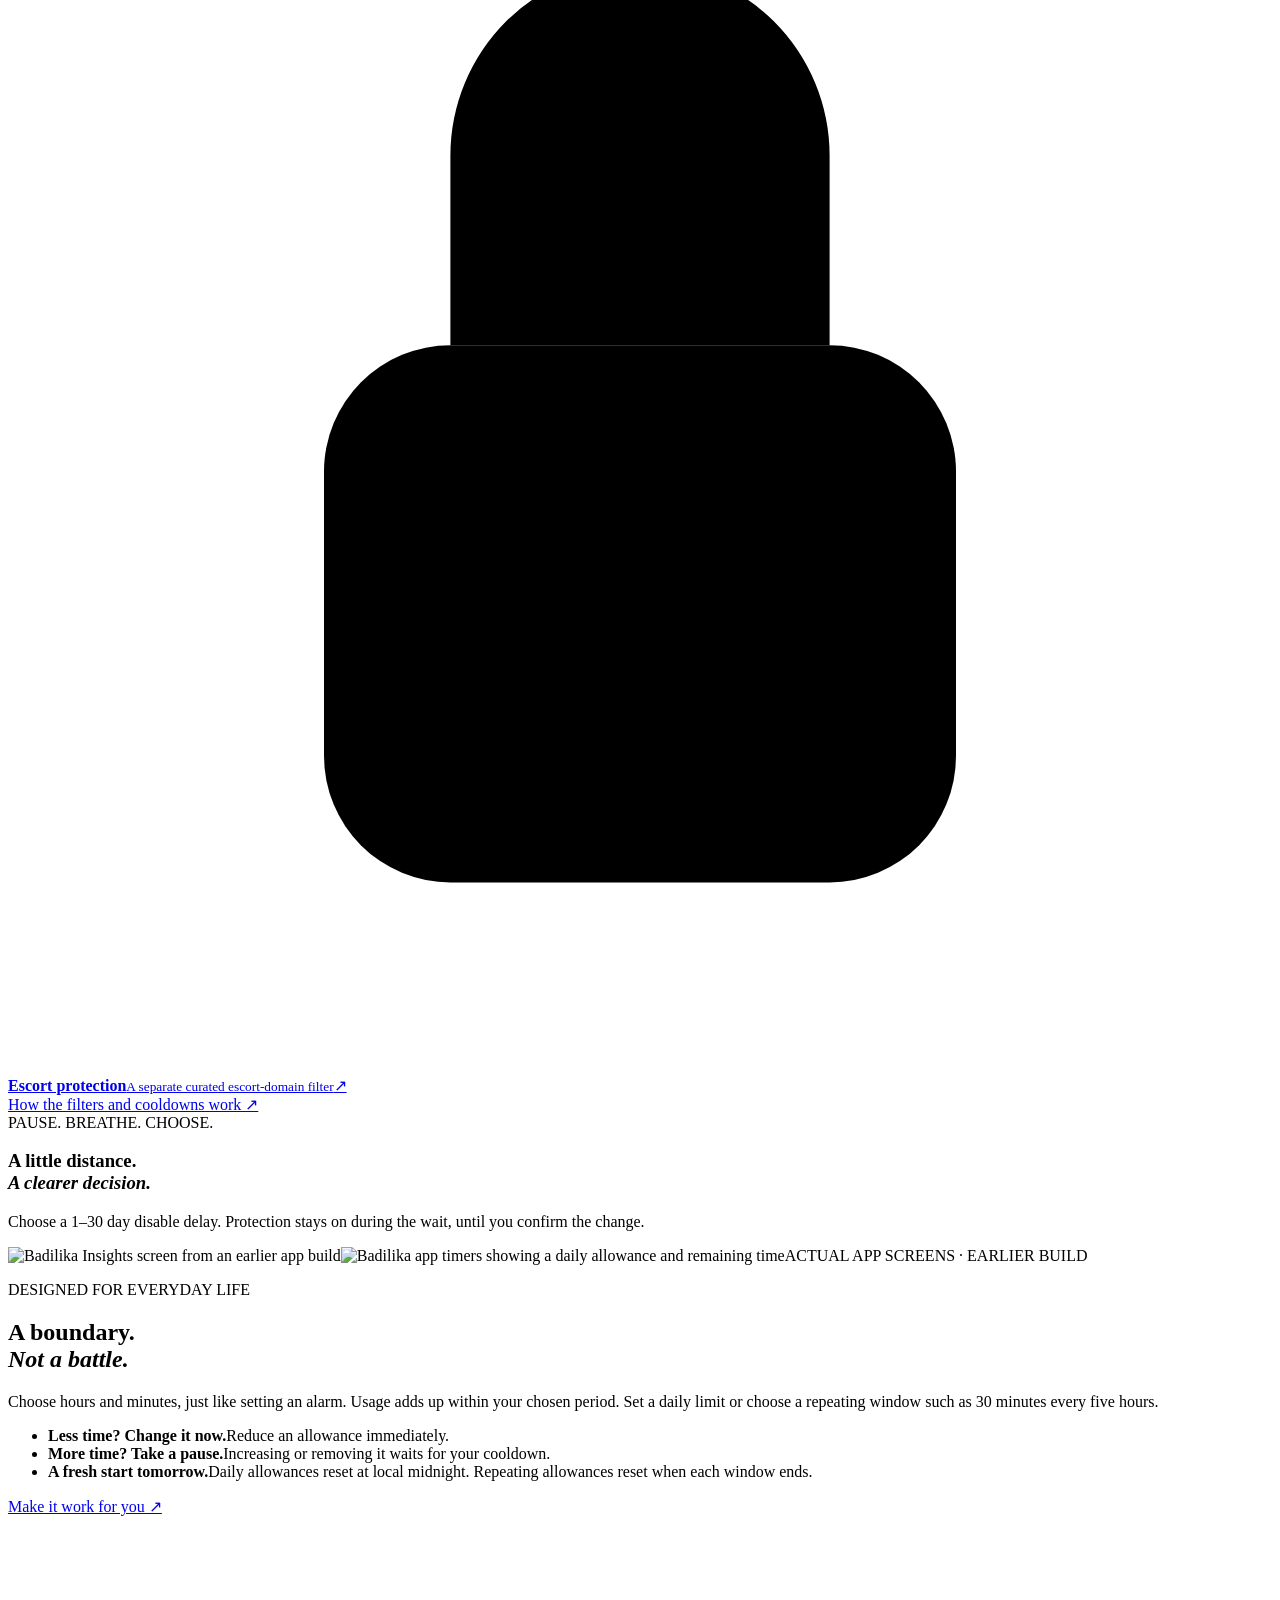
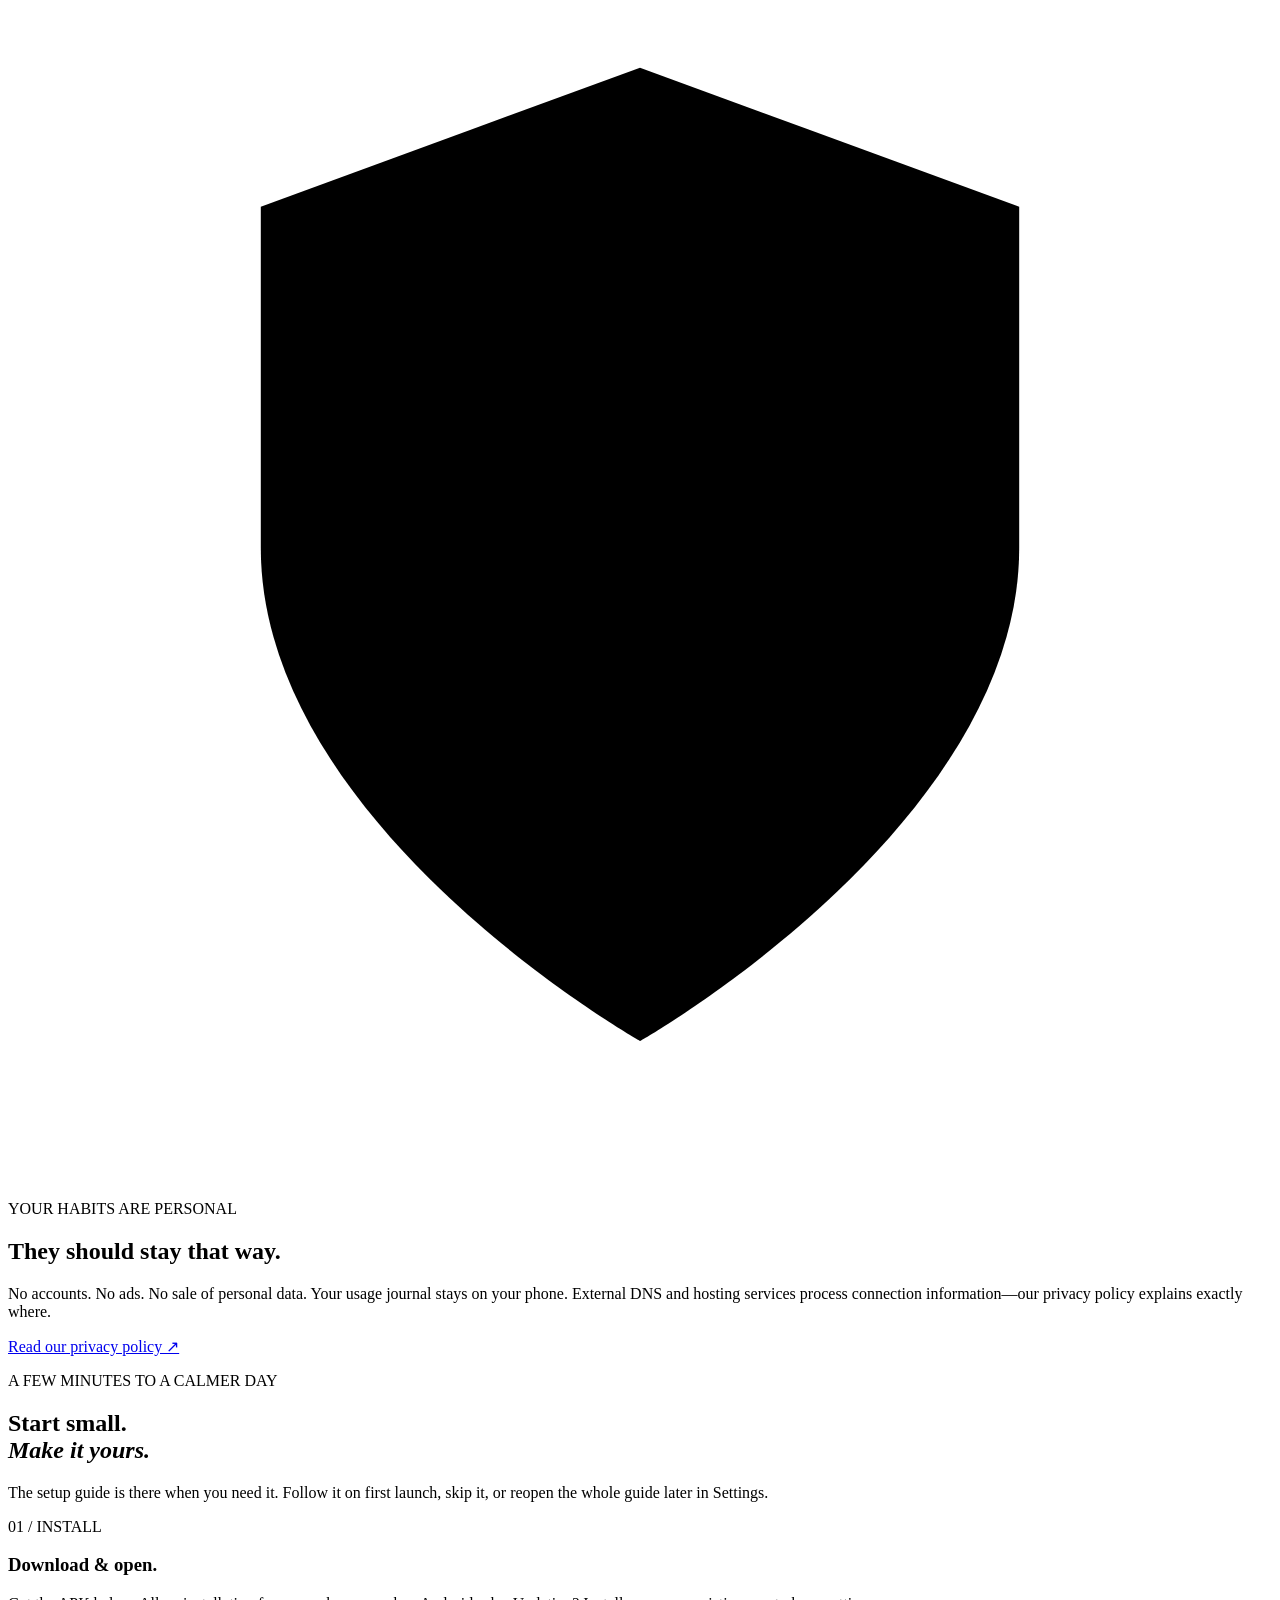
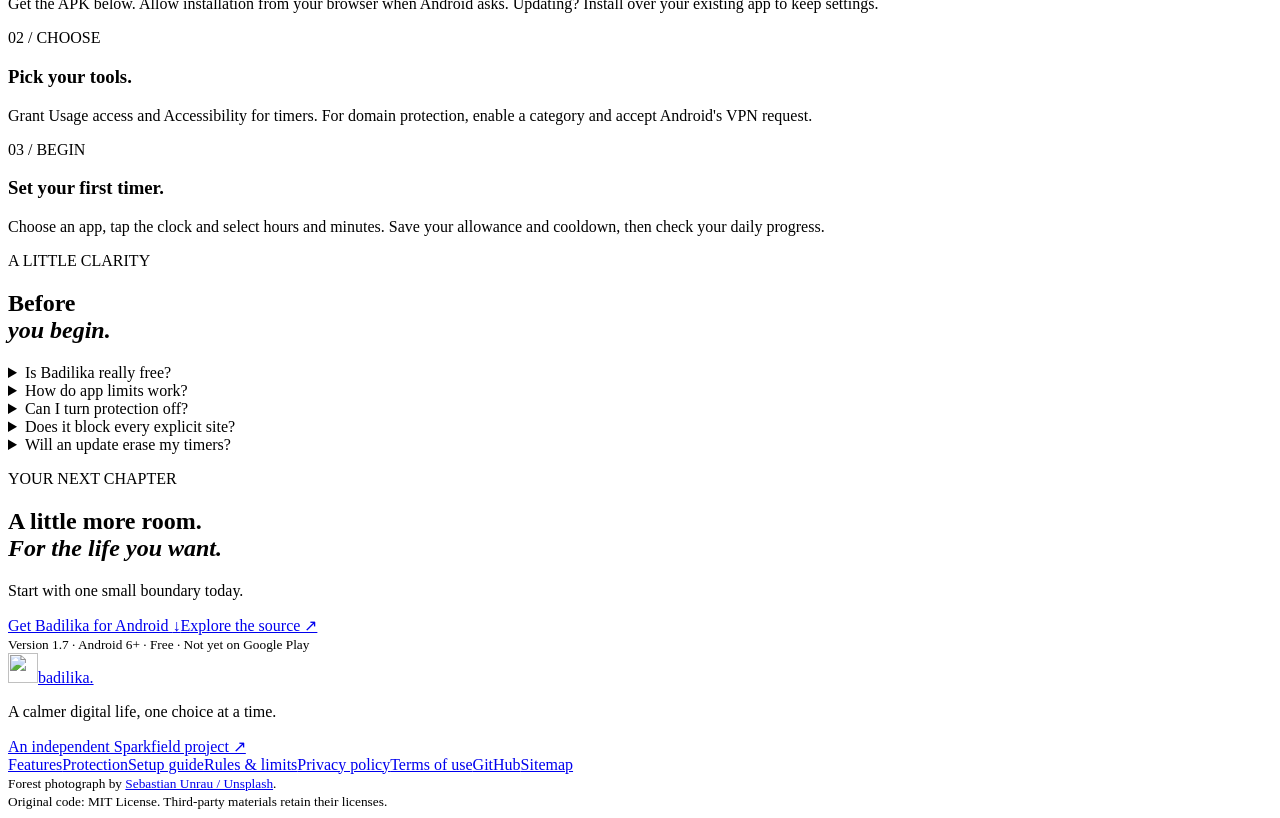
==== commit 013c3eb4: "Release Badilika 1.7 with repeating app limits and uninstall protection" ====
--- a/website/index.html
+++ b/website/index.html
@@ -2,13 +2,13 @@
 <html lang="en"><head><meta charset="utf-8"><meta name="viewport" content="width=device-width,initial-scale=1"><title>Badilika — A little less screen. A little more life.</title><meta name="description" content="Free, open-source Android app timers, content protection and private usage insights. Make room for the life beyond your screen."><link rel="canonical" href="https://badilika.sparkfield.co.ke/"><link rel="icon" type="image/svg+xml" href="/favicon.svg"><meta name="theme-color" content="#173d31"><meta property="og:title" content="Badilika — A little more life."><meta property="og:description" content="Free. No ads. Your digital habits, on your terms."><meta property="og:image" content="https://badilika.sparkfield.co.ke/assets/forest.jpg"><link rel="preload" as="image" href="/assets/forest.jpg"><link rel="stylesheet" href="/style.css"><link rel="stylesheet" href="/modules.css"><script src="/ui.js" defer></script></head>
 <body><div class="page-progress" aria-hidden="true"></div><a class="skip" href="#main">Skip to content</a>
 <header><a class="brand" href="/" aria-label="Badilika home"><img src="/favicon.svg" width="34" height="34" alt=""><span>badilika<span class="brand-dot">.</span></span></a><nav aria-label="Main navigation"><a href="/features">Features</a><a href="/protection">Protection</a><a href="/guide">Setup guide</a><a href="/rules">How it works</a></nav><a class="nav-cta" href="#download">Get the app <span>↗</span></a></header>
-<main id="main"><section class="hero"><img class="hero-landscape" src="/assets/forest.jpg" alt="" fetchpriority="high"><div class="hero-shade"></div><div class="hero-content"><p class="eyebrow"><i></i> YOUR TIME IS YOUR LIFE.</p><h1>A little less screen.<br><em>A little more life.</em></h1><p class="intro">Make room for what matters. Gentle boundaries for your apps, porn and escort domain protection, and a clearer picture of your digital day.</p><div class="actions"><a class="button light" href="/downloads/Badilika-1.6.apk" download>Download for Android <span>↓</span></a><a class="text-link" href="#features">Find your balance <span>↘</span></a></div><p class="hero-details">Free, always without ads. Android 6+.<br>Not yet on Google Play.</p></div><div class="hero-caption"><span>LESS NOISE. MORE INTENTION.</span><span>01 / A FRESH START</span></div></section>
+<main id="main"><section class="hero"><img class="hero-landscape" src="/assets/forest.jpg" alt="" fetchpriority="high"><div class="hero-shade"></div><div class="hero-content"><p class="eyebrow"><i></i> YOUR TIME IS YOUR LIFE.</p><h1>A little less screen.<br><em>A little more life.</em></h1><p class="intro">Make room for what matters. Set daily app limits or repeat them every few hours. See where your time goes and choose content protection when you need it.</p><div class="actions"><a class="button light" href="/downloads/Badilika-1.7.apk" download>Download for Android <span>↓</span></a><a class="text-link" href="#features">Find your balance <span>↘</span></a></div><p class="hero-details">Free, always without ads. Android 6+.<br>Not yet on Google Play.</p></div><div class="hero-caption"><span>LESS NOISE. MORE INTENTION.</span><span>01 / A FRESH START</span></div></section>
 <div class="principles"><span><i></i> Free &amp; open source</span><span>No advertising</span><span>No sale of personal data</span><a href="https://sparkfield.co.ke">From Sparkfield ↗</a></div>
-<section class="section feature-section" id="features"><div class="section-heading"><div><p class="eyebrow">SMALL CHANGES, AT YOUR PACE</p><h2>Your phone.<br><em>Your boundaries.</em></h2></div><p>You don't need to change everything at once. Start with one app, one limit, one choice that makes your day feel more like yours.</p></div><div class="features"><article><span class="number">01</span><svg viewBox="0 0 40 40" aria-hidden="true"><circle cx="20" cy="20" r="14"/><path d="M20 11v10l7 4"/></svg><h3>A time for everything.</h3><p>Set a daily allowance with an alarm-style clock. See how much you've used, and return to Home when your selected app's time is up.</p><span class="feature-tag">APP TIMERS</span></article><article><span class="number">02</span><svg viewBox="0 0 40 40" aria-hidden="true"><path d="M20 5 32 10v11c0 8-12 14-12 14S8 29 8 21V10Z"/><path d="m14 20 4 4 8-9"/></svg><h3>A moment to reconsider.</h3><p>Separate porn and escort domain protection, with a cooldown before switching off. Give your intentions time to catch up with an impulse.</p><span class="feature-tag">CONTENT PROTECTION</span></article><article><span class="number">03</span><svg viewBox="0 0 40 40" aria-hidden="true"><path d="M8 32V22m12 10V9m12 23V16"/></svg><h3>See your day clearly.</h3><p>Understand app time, phone activity and Wi-Fi or mobile data. Keep tracking enabled to build a longer view of your habits.</p><span class="feature-tag">PRIVATE INSIGHTS</span></article></div></section>
-<section class="section protection-story" id="protection"><div><p class="eyebrow">PROTECTION WITH A PURPOSE</p><h2>More space from porn.<br><em>More room for you.</em></h2><p>When you want distance from porn or escort websites, Badilika gives that intention a place to start. Choose either category, or both, with a separate cooldown for each.</p><div class="protection-options"><a href="/protection#porn"><svg viewBox="0 0 40 40" aria-hidden="true"><path d="M20 5 32 10v11c0 8-12 14-12 14S8 29 8 21V10Z"/><path d="m14 20 4 4 8-9"/></svg><span><b>Porn protection</b><small>Adult-domain rules and family DNS filtering</small></span><span>↗</span></a><a href="/protection#escort"><svg viewBox="0 0 40 40" aria-hidden="true"><rect x="10" y="17" width="20" height="17" rx="4"/><path d="M14 17v-6a6 6 0 0 1 12 0v6m-6 7v4"/></svg><span><b>Escort protection</b><small>A separate curated escort-domain filter</small></span><span>↗</span></a></div><a class="text-link dark" href="/protection">How the filters and cooldowns work ↗</a></div><div class="forest-panel"><div><span class="eyebrow">PAUSE. BREATHE. CHOOSE.</span><h3>A little distance.<br><em>A clearer decision.</em></h3><p>Choose a 1–30 day disable delay. Protection stays on during the wait, until you confirm the change.</p></div></div></section>
-<section class="product-section section"><div class="product-visual"><div class="orbit one"></div><div class="orbit two"></div><img class="app-screen screen-back" src="/assets/insights.png" width="400" height="850" loading="lazy" alt="Badilika Insights screen from an earlier app build"><img class="app-screen screen-front" src="/assets/timers.png" width="400" height="850" loading="lazy" alt="Badilika app timers showing a daily allowance and remaining time"><span class="visual-label">ACTUAL APP SCREENS · EARLIER BUILD</span></div><div class="product-copy"><p class="eyebrow">DESIGNED FOR EVERYDAY LIFE</p><h2>A boundary.<br><em>Not a battle.</em></h2><p>Choose hours and minutes, just like setting an alarm. Your allowance adds up across the day, so you can use it in the moments that work for you.</p><ul class="quiet-list"><li><b>Less time? Change it now.</b><span>Reduce an allowance immediately.</span></li><li><b>More time? Take a pause.</b><span>Increasing or removing it waits for your cooldown.</span></li><li><b>A fresh start tomorrow.</b><span>Daily allowances reset at local midnight.</span></li></ul><a class="text-link dark" href="#setup">Make it work for you ↗</a></div></section>
+<section class="section feature-section" id="features"><div class="section-heading"><div><p class="eyebrow">SMALL CHANGES, AT YOUR PACE</p><h2>Your phone.<br><em>Your boundaries.</em></h2></div><p>You don't need to change everything at once. Start with one app, one limit, one choice that makes your day feel more like yours.</p></div><div class="features"><article><span class="number">01</span><svg viewBox="0 0 40 40" aria-hidden="true"><circle cx="20" cy="20" r="14"/><path d="M20 11v10l7 4"/></svg><h3>A time for everything.</h3><p>Choose a daily limit or allow 30 minutes every five hours. See time remaining and return to Home when the allowance runs out.</p><span class="feature-tag">APP TIMERS</span></article><article><span class="number">02</span><svg viewBox="0 0 40 40" aria-hidden="true"><path d="M20 5 32 10v11c0 8-12 14-12 14S8 29 8 21V10Z"/><path d="m14 20 4 4 8-9"/></svg><h3>A moment to reconsider.</h3><p>Separate porn and escort domain protection, with a cooldown before switching off. Give your intentions time to catch up with an impulse.</p><span class="feature-tag">CONTENT PROTECTION</span></article><article><span class="number">03</span><svg viewBox="0 0 40 40" aria-hidden="true"><path d="M8 32V22m12 10V9m12 23V16"/></svg><h3>See your day clearly.</h3><p>Understand app time, phone activity and Wi-Fi or mobile data. Keep tracking enabled to build a longer view of your habits.</p><span class="feature-tag">PRIVATE INSIGHTS</span></article></div></section>
+<section class="section protection-story" id="protection"><div><p class="eyebrow">PROTECTION WITH A PURPOSE</p><h2>Content protection.<br><em>When you want it.</em></h2><p>When you want distance from porn or escort websites, Badilika gives that intention a place to start. Choose either category, or both, with a separate cooldown for each.</p><div class="protection-options"><a href="/protection#porn"><svg viewBox="0 0 40 40" aria-hidden="true"><path d="M20 5 32 10v11c0 8-12 14-12 14S8 29 8 21V10Z"/><path d="m14 20 4 4 8-9"/></svg><span><b>Porn protection</b><small>Adult-domain rules and family DNS filtering</small></span><span>↗</span></a><a href="/protection#escort"><svg viewBox="0 0 40 40" aria-hidden="true"><rect x="10" y="17" width="20" height="17" rx="4"/><path d="M14 17v-6a6 6 0 0 1 12 0v6m-6 7v4"/></svg><span><b>Escort protection</b><small>A separate curated escort-domain filter</small></span><span>↗</span></a></div><a class="text-link dark" href="/protection">How the filters and cooldowns work ↗</a></div><div class="forest-panel"><div><span class="eyebrow">PAUSE. BREATHE. CHOOSE.</span><h3>A little distance.<br><em>A clearer decision.</em></h3><p>Choose a 1–30 day disable delay. Protection stays on during the wait, until you confirm the change.</p></div></div></section>
+<section class="product-section section"><div class="product-visual"><div class="orbit one"></div><div class="orbit two"></div><img class="app-screen screen-back" src="/assets/insights.png" width="400" height="850" loading="lazy" alt="Badilika Insights screen from an earlier app build"><img class="app-screen screen-front" src="/assets/timers.png" width="400" height="850" loading="lazy" alt="Badilika app timers showing a daily allowance and remaining time"><span class="visual-label">ACTUAL APP SCREENS · EARLIER BUILD</span></div><div class="product-copy"><p class="eyebrow">DESIGNED FOR EVERYDAY LIFE</p><h2>A boundary.<br><em>Not a battle.</em></h2><p>Choose hours and minutes, just like setting an alarm. Usage adds up within your chosen period. Set a daily limit or choose a repeating window such as 30 minutes every five hours.</p><ul class="quiet-list"><li><b>Less time? Change it now.</b><span>Reduce an allowance immediately.</span></li><li><b>More time? Take a pause.</b><span>Increasing or removing it waits for your cooldown.</span></li><li><b>A fresh start tomorrow.</b><span>Daily allowances reset at local midnight. Repeating allowances reset when each window ends.</span></li></ul><a class="text-link dark" href="#setup">Make it work for you ↗</a></div></section>
 <section class="privacy-band"><div class="privacy-art" aria-hidden="true"><svg viewBox="0 0 100 100"><path d="M50 12 80 23v27c0 22-30 39-30 39S20 72 20 50V23Z"/><path d="m35 49 10 10 21-24"/></svg></div><div><p class="eyebrow">YOUR HABITS ARE PERSONAL</p><h2>They should stay that way.</h2><p>No accounts. No ads. No sale of personal data. Your usage journal stays on your phone. External DNS and hosting services process connection information—our privacy policy explains exactly where.</p><a class="text-link" href="/privacy">Read our privacy policy ↗</a></div></section>
 <section class="section" id="setup"><div class="section-heading"><div><p class="eyebrow">A FEW MINUTES TO A CALMER DAY</p><h2>Start small.<br><em>Make it yours.</em></h2></div><p>The setup guide is there when you need it. Follow it on first launch, skip it, or reopen the whole guide later in Settings.</p></div><div class="steps"><article><span>01 / INSTALL</span><h3>Download &amp; open.</h3><p>Get the APK below. Allow installation from your browser when Android asks. Updating? Install over your existing app to keep settings.</p></article><article><span>02 / CHOOSE</span><h3>Pick your tools.</h3><p>Grant Usage access and Accessibility for timers. For domain protection, enable a category and accept Android's VPN request.</p></article><article><span>03 / BEGIN</span><h3>Set your first timer.</h3><p>Choose an app, tap the clock and select hours and minutes. Save your allowance and cooldown, then check your daily progress.</p></article></div></section>
 <section class="section faq" id="faq"><div><p class="eyebrow">A LITTLE CLARITY</p><h2>Before<br><em>you begin.</em></h2></div><div class="questions"><details><summary>Is Badilika really free?</summary><p>Yes. There are no ads or paid tiers in this release. The original source is available under the MIT License, so you can inspect and contribute to it.</p></details><details><summary>How do app limits work?</summary><p>With Usage access and Accessibility enabled, Badilika totals daily usage and returns the selected app to Home at its limit. This is best effort; background playback can continue and Android can stop services.</p></details><details><summary>Can I turn protection off?</summary><p>Request a change, wait for the category's cooldown, then confirm. You can cancel the request to keep protection. Android settings can still revoke permissions or uninstall the app.</p></details><details><summary>Does it block every explicit site?</summary><p>No. Domain filtering can miss sites and cannot inspect content inside general apps. Other VPNs, proxies and encrypted DNS can bypass it. See the in-app setup guide for connection advice.</p></details><details><summary>Will an update erase my timers?</summary><p>Install the new APK over your existing Badilika installation. With the same package and signing key, settings remain in place. Uninstalling or clearing storage deletes local records.</p></details></div></section>
-<section class="download-section" id="download"><p class="eyebrow">YOUR NEXT CHAPTER</p><h2>A little more room.<br><em>For the life you want.</em></h2><p>Start with one small boundary today.</p><div class="actions"><a class="button dark-button" href="/downloads/Badilika-1.6.apk" download>Get Badilika for Android <span>↓</span></a><a class="text-link dark" href="https://github.com/JeremyKariukicodesnow/Badilika">Explore the source ↗</a></div><small>Version 1.6 · Android 6+ · Free · Not yet on Google Play</small></section></main>
+<section class="download-section" id="download"><p class="eyebrow">YOUR NEXT CHAPTER</p><h2>A little more room.<br><em>For the life you want.</em></h2><p>Start with one small boundary today.</p><div class="actions"><a class="button dark-button" href="/downloads/Badilika-1.7.apk" download>Get Badilika for Android <span>↓</span></a><a class="text-link dark" href="https://github.com/JeremyKariukicodesnow/Badilika">Explore the source ↗</a></div><small>Version 1.7 · Android 6+ · Free · Not yet on Google Play</small></section></main>
 <footer><div><a class="brand" href="/"><img src="/favicon.svg" width="30" height="30" alt="">badilika.</a><p>A calmer digital life, one choice at a time.</p><a href="https://sparkfield.co.ke">An independent Sparkfield project ↗</a></div><div class="footer-links"><a href="/features">Features</a><a href="/protection">Protection</a><a href="/guide">Setup guide</a><a href="/rules">Rules &amp; limits</a><a href="/privacy">Privacy policy</a><a href="/terms">Terms of use</a><a href="https://github.com/JeremyKariukicodesnow/Badilika">GitHub</a><a href="/sitemap.xml">Sitemap</a></div><small>Forest photograph by <a href="https://unsplash.com/photos/sp-p7uuT0tw">Sebastian Unrau / Unsplash</a>.<br>Original code: MIT License. Third-party materials retain their licenses.</small></footer></body></html>
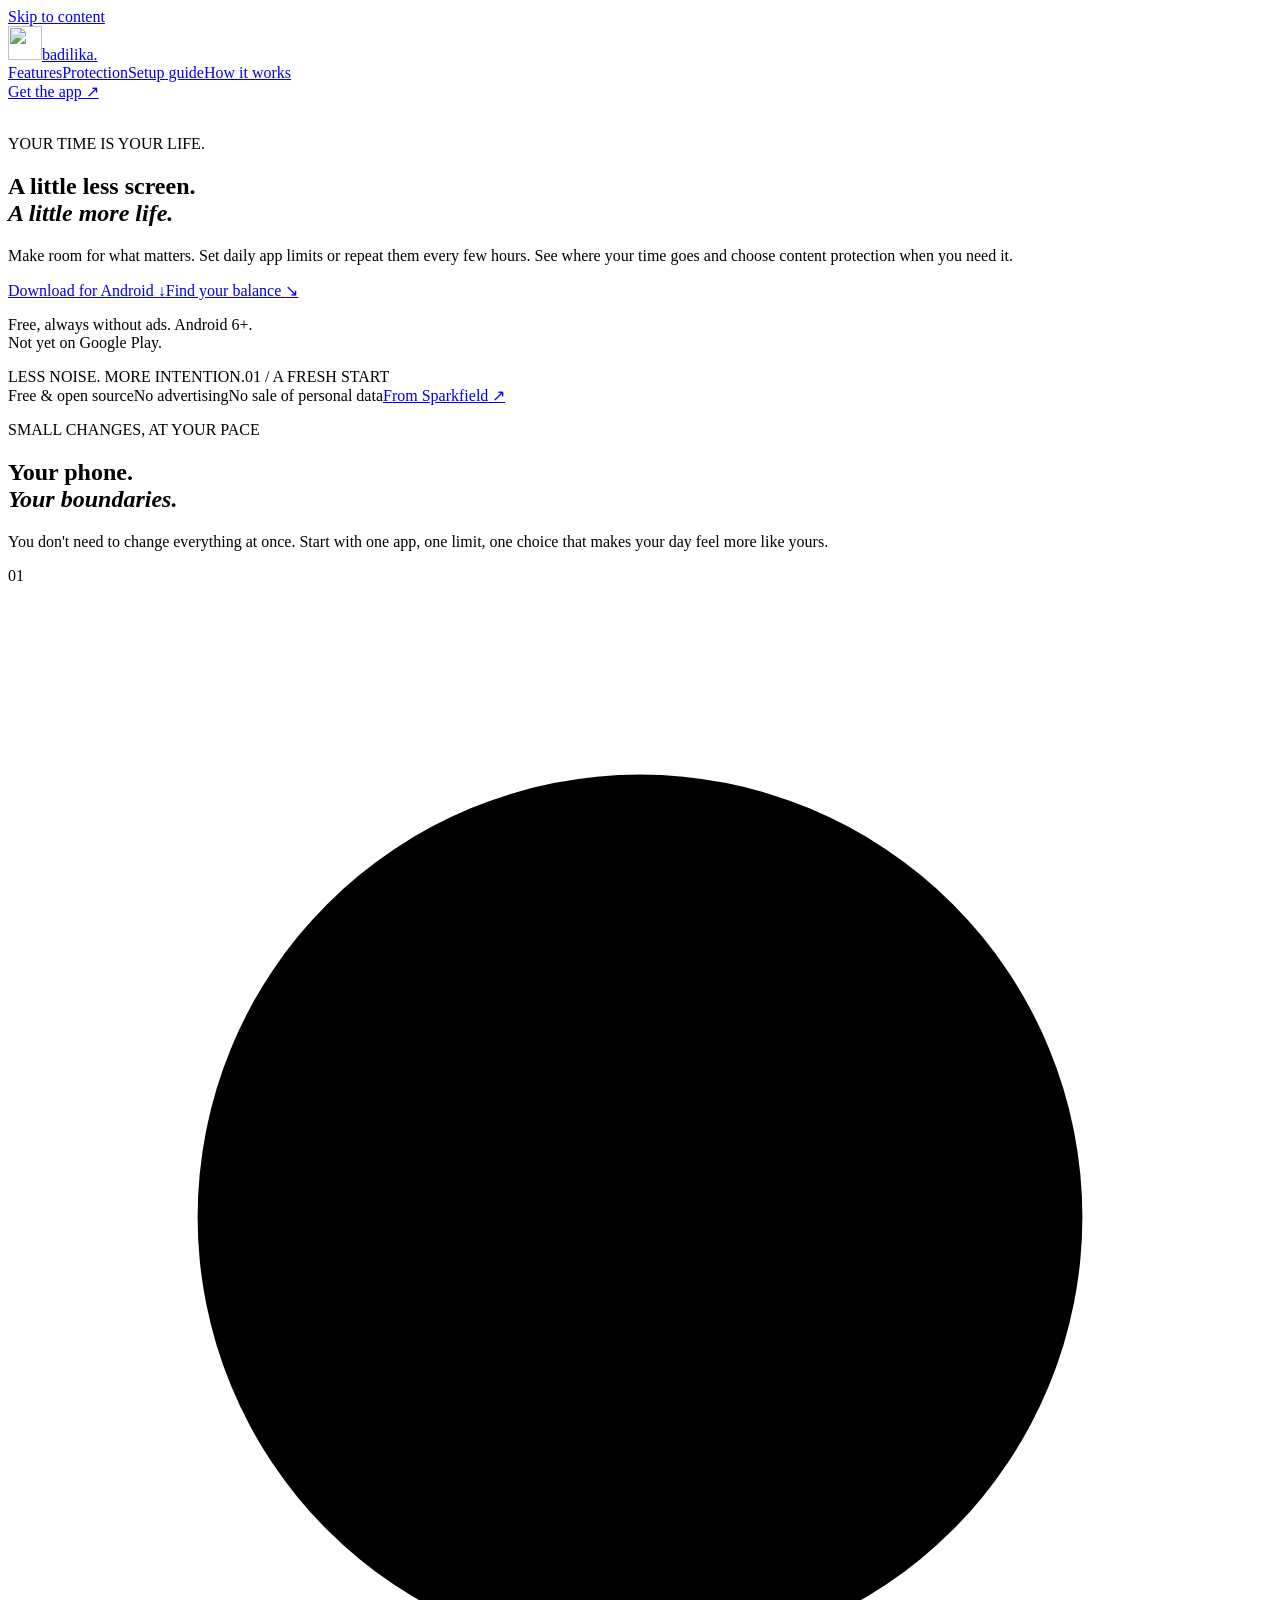
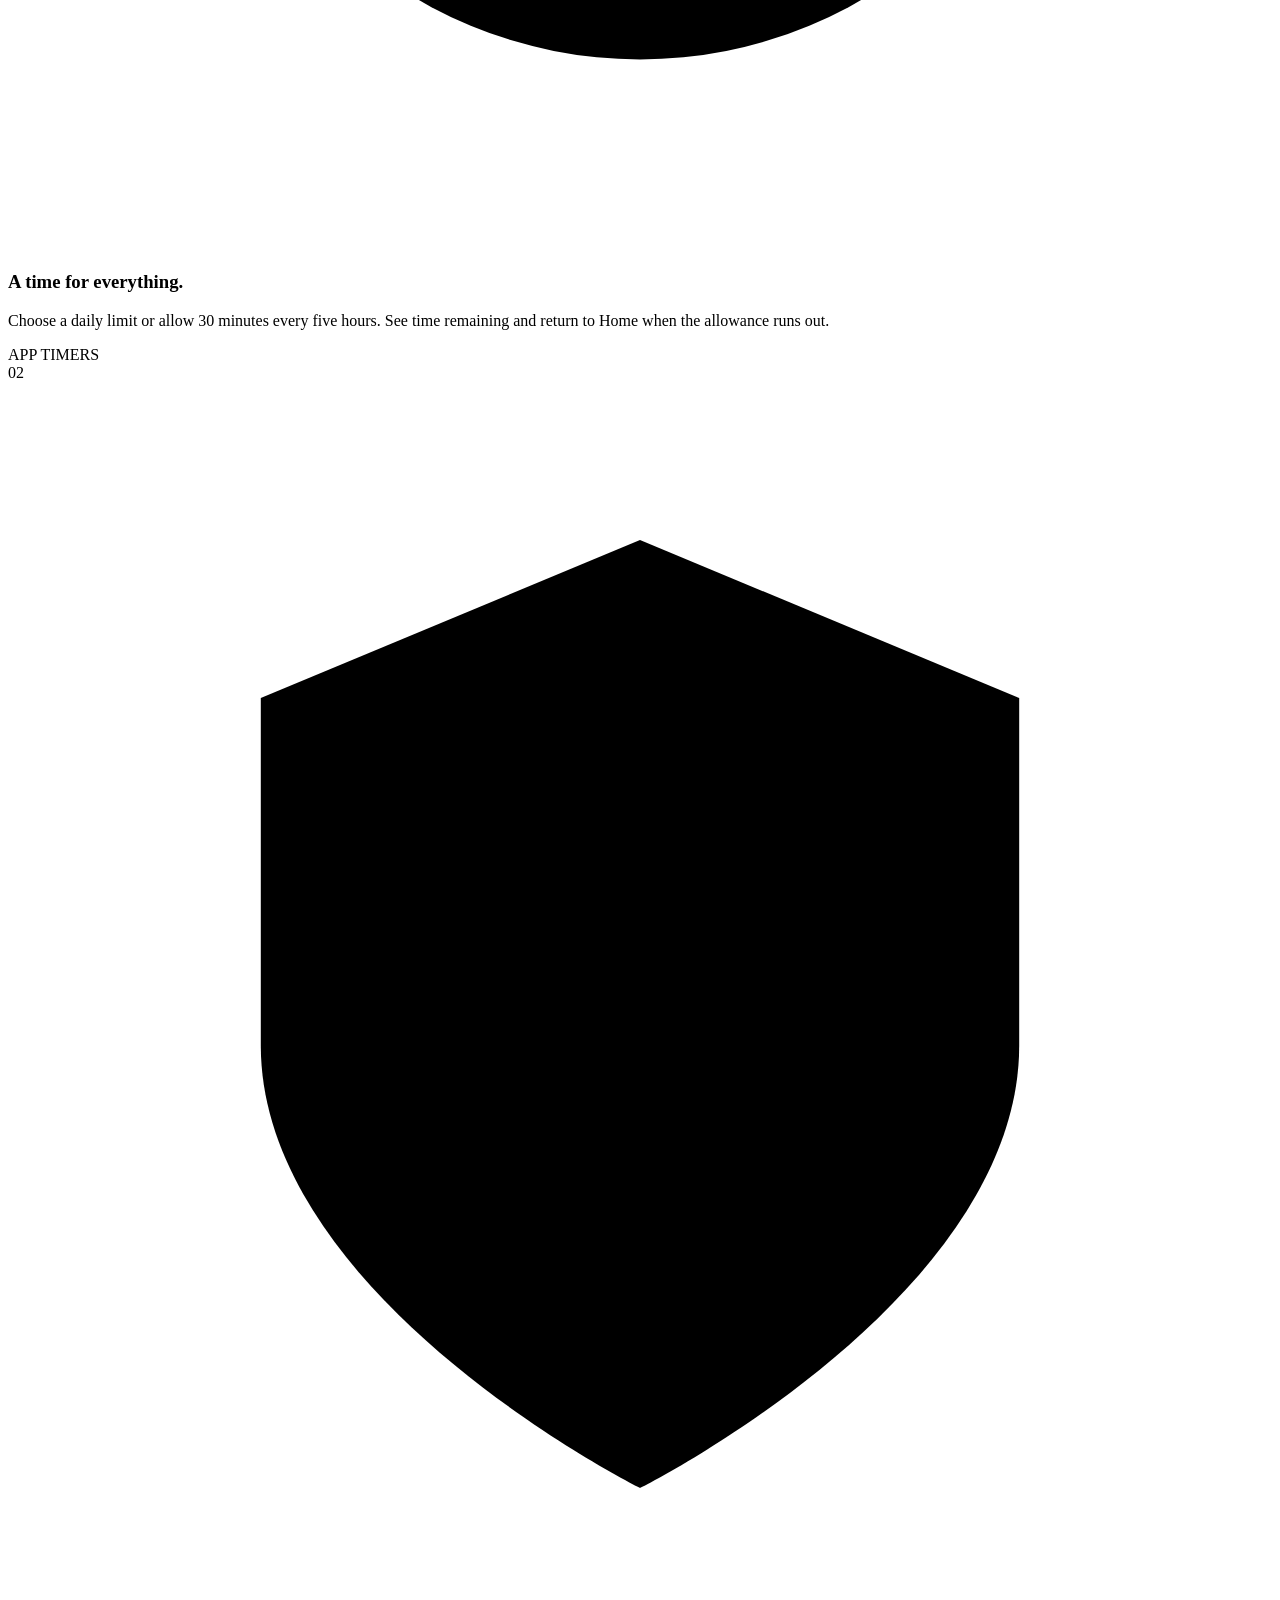
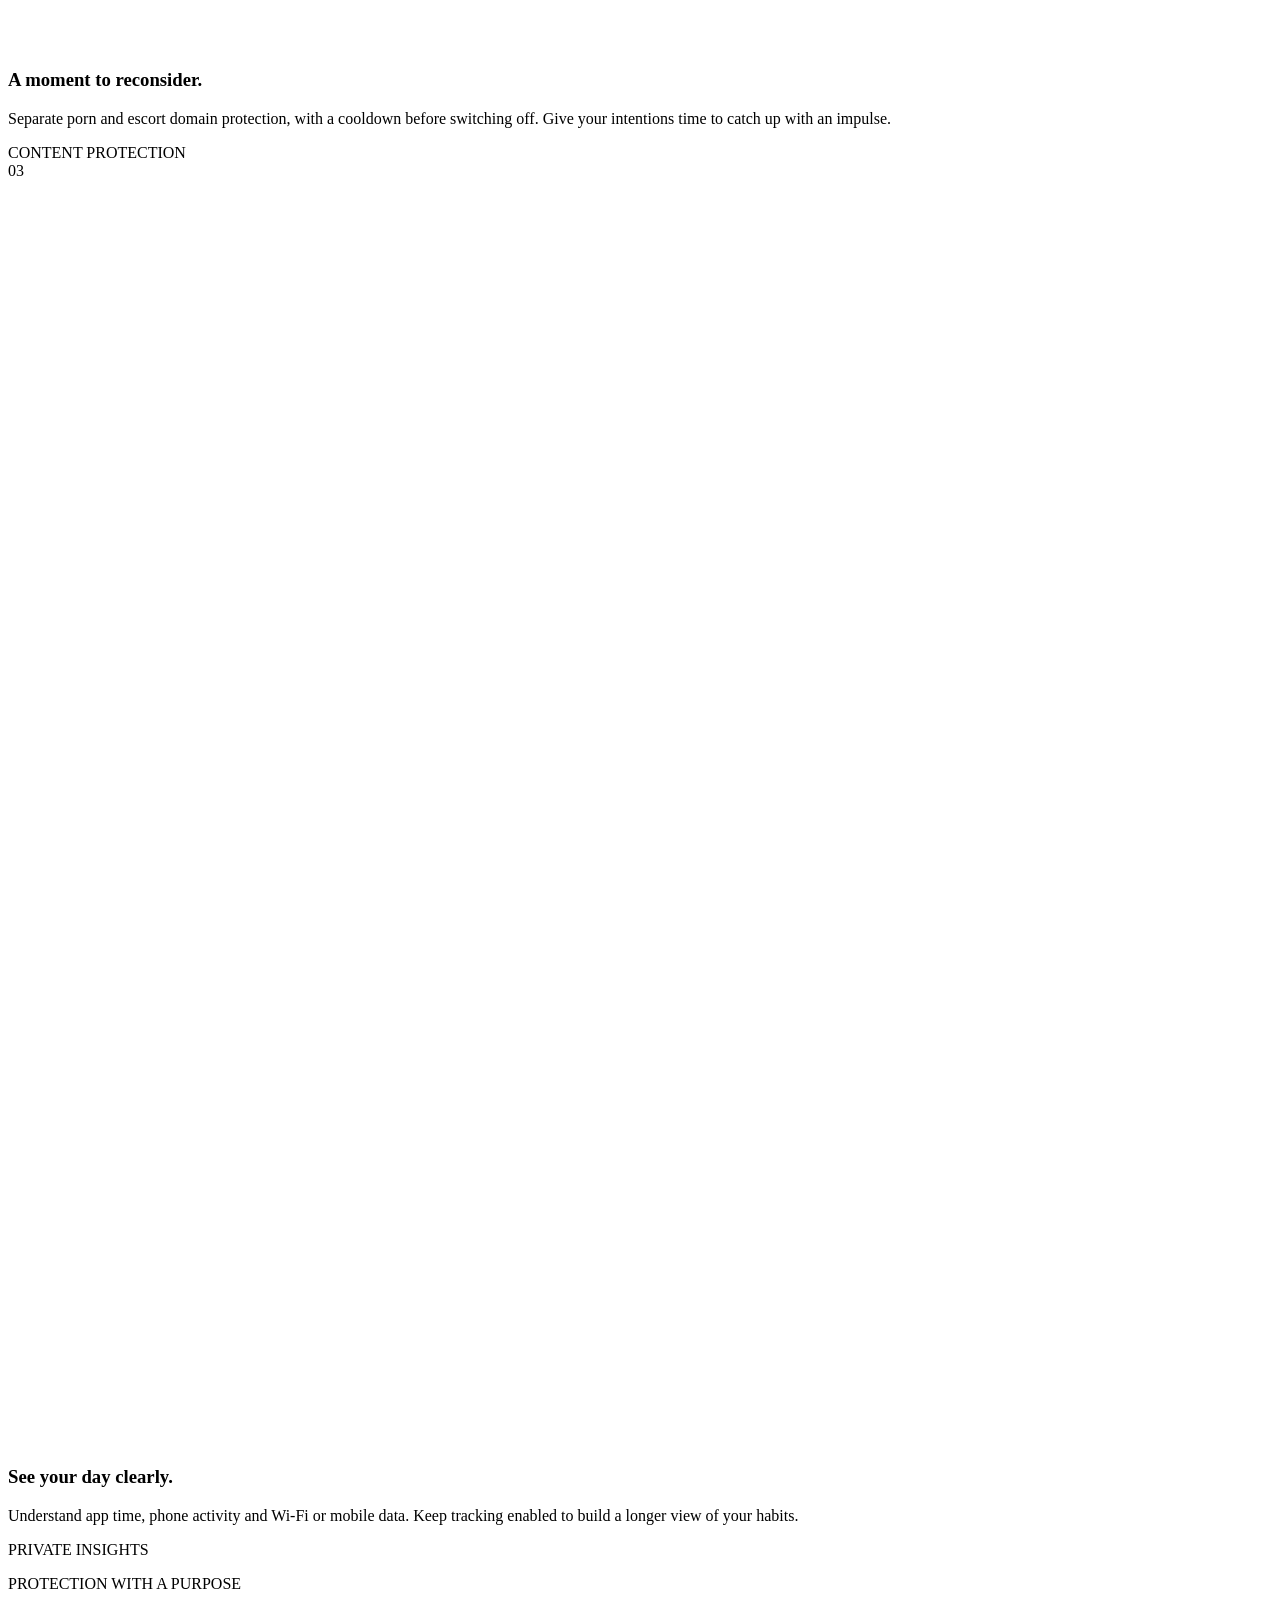
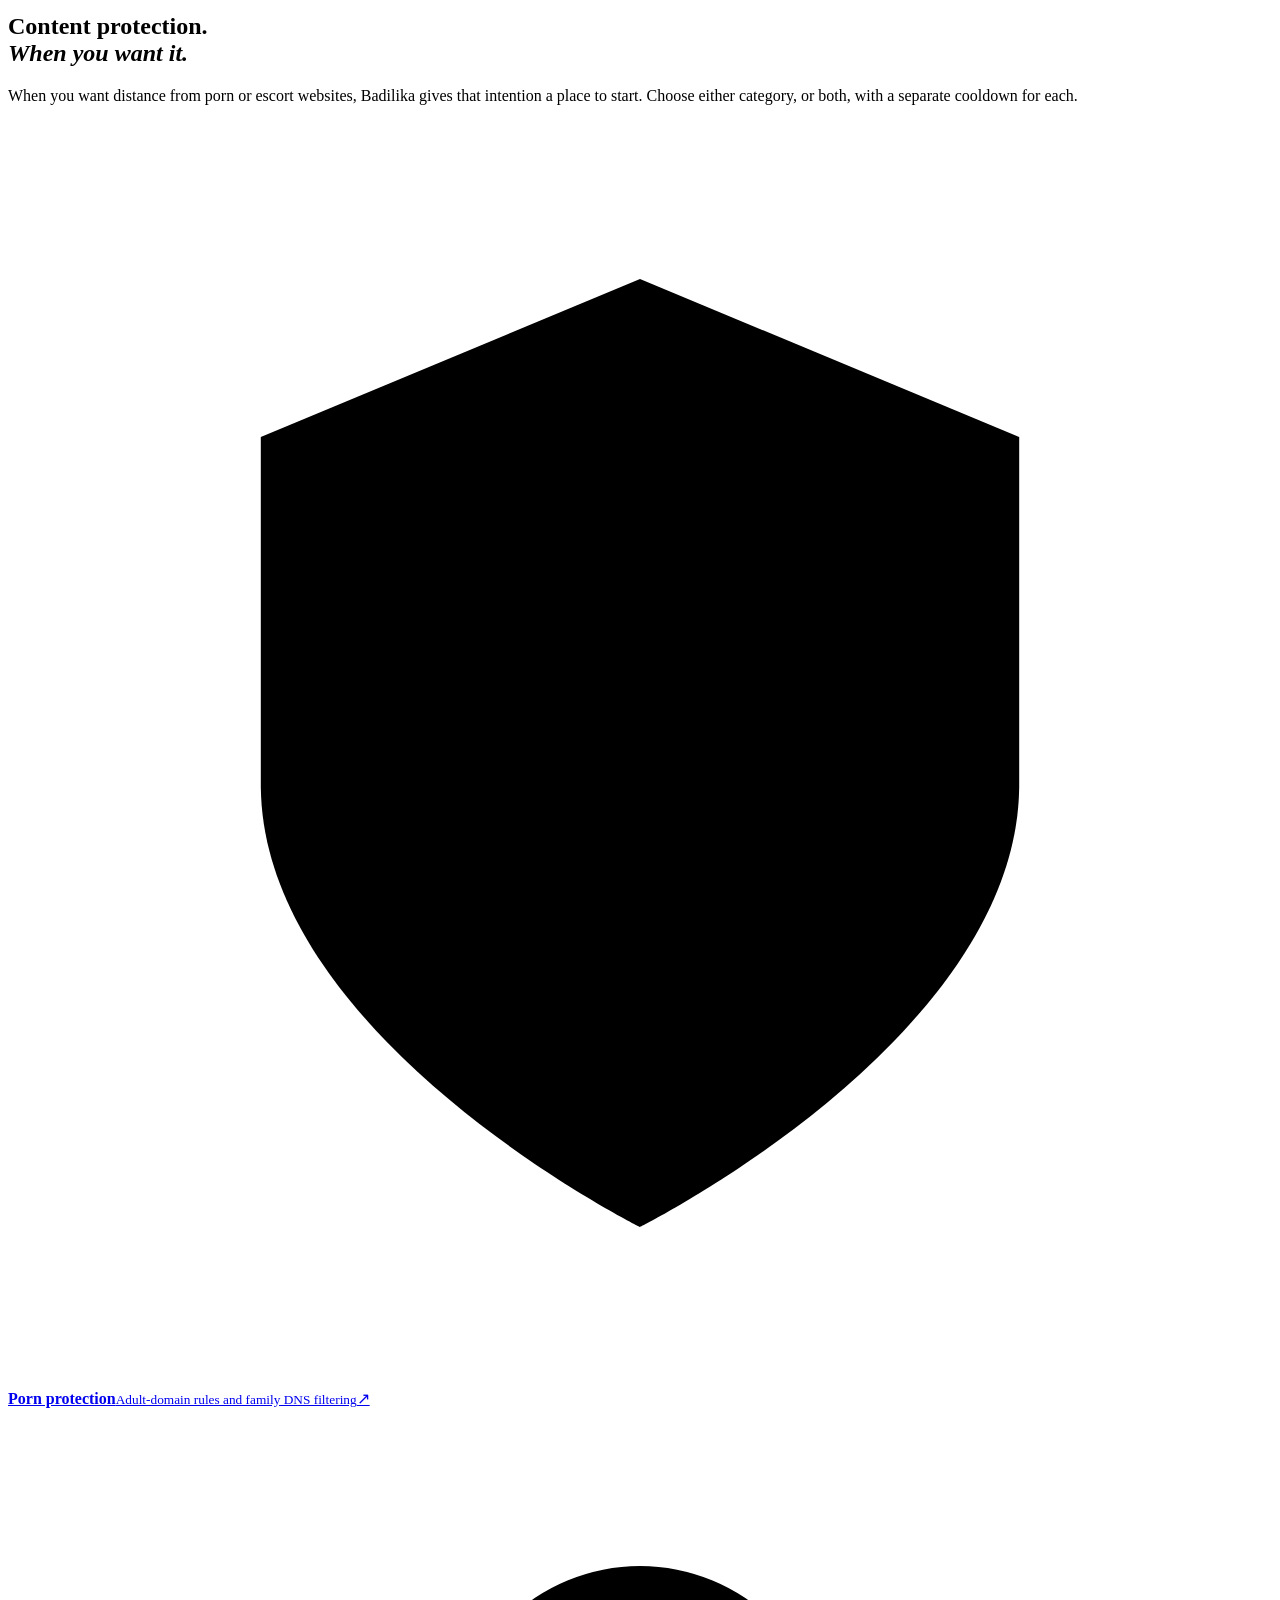
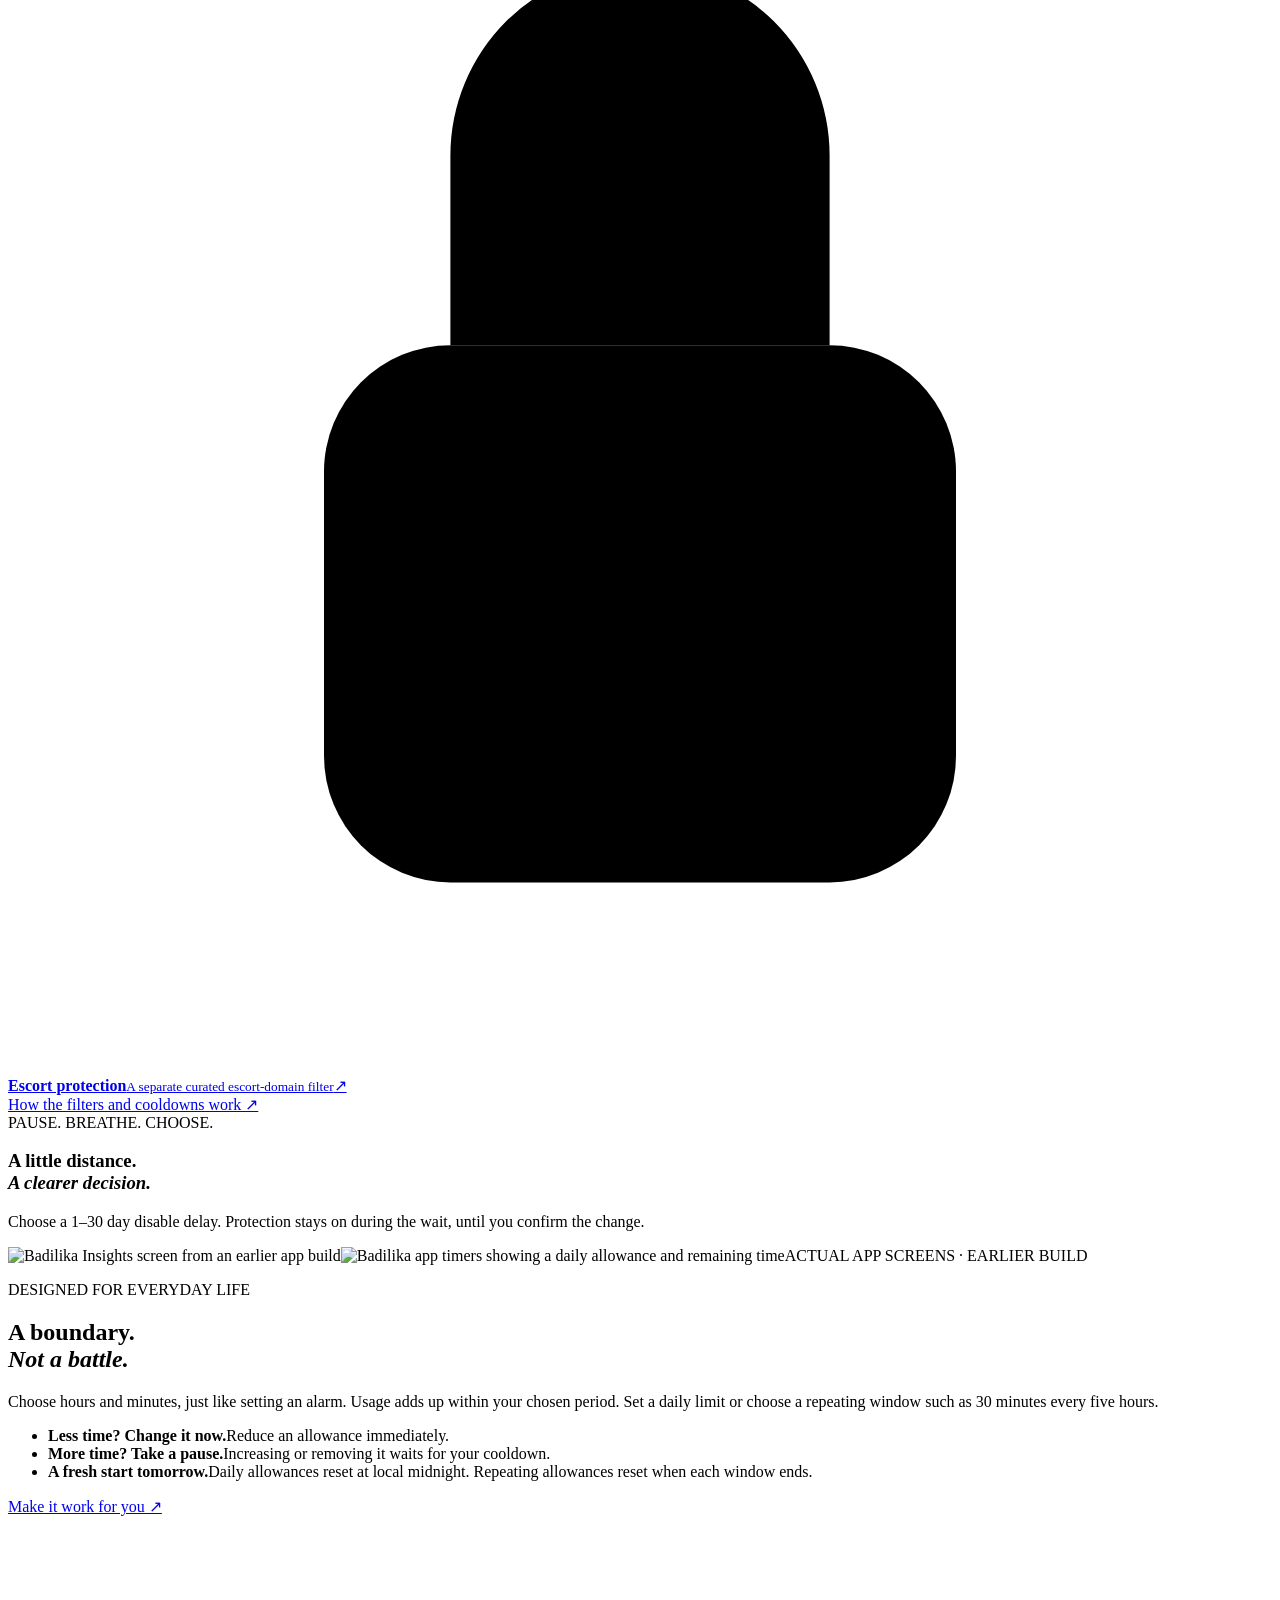
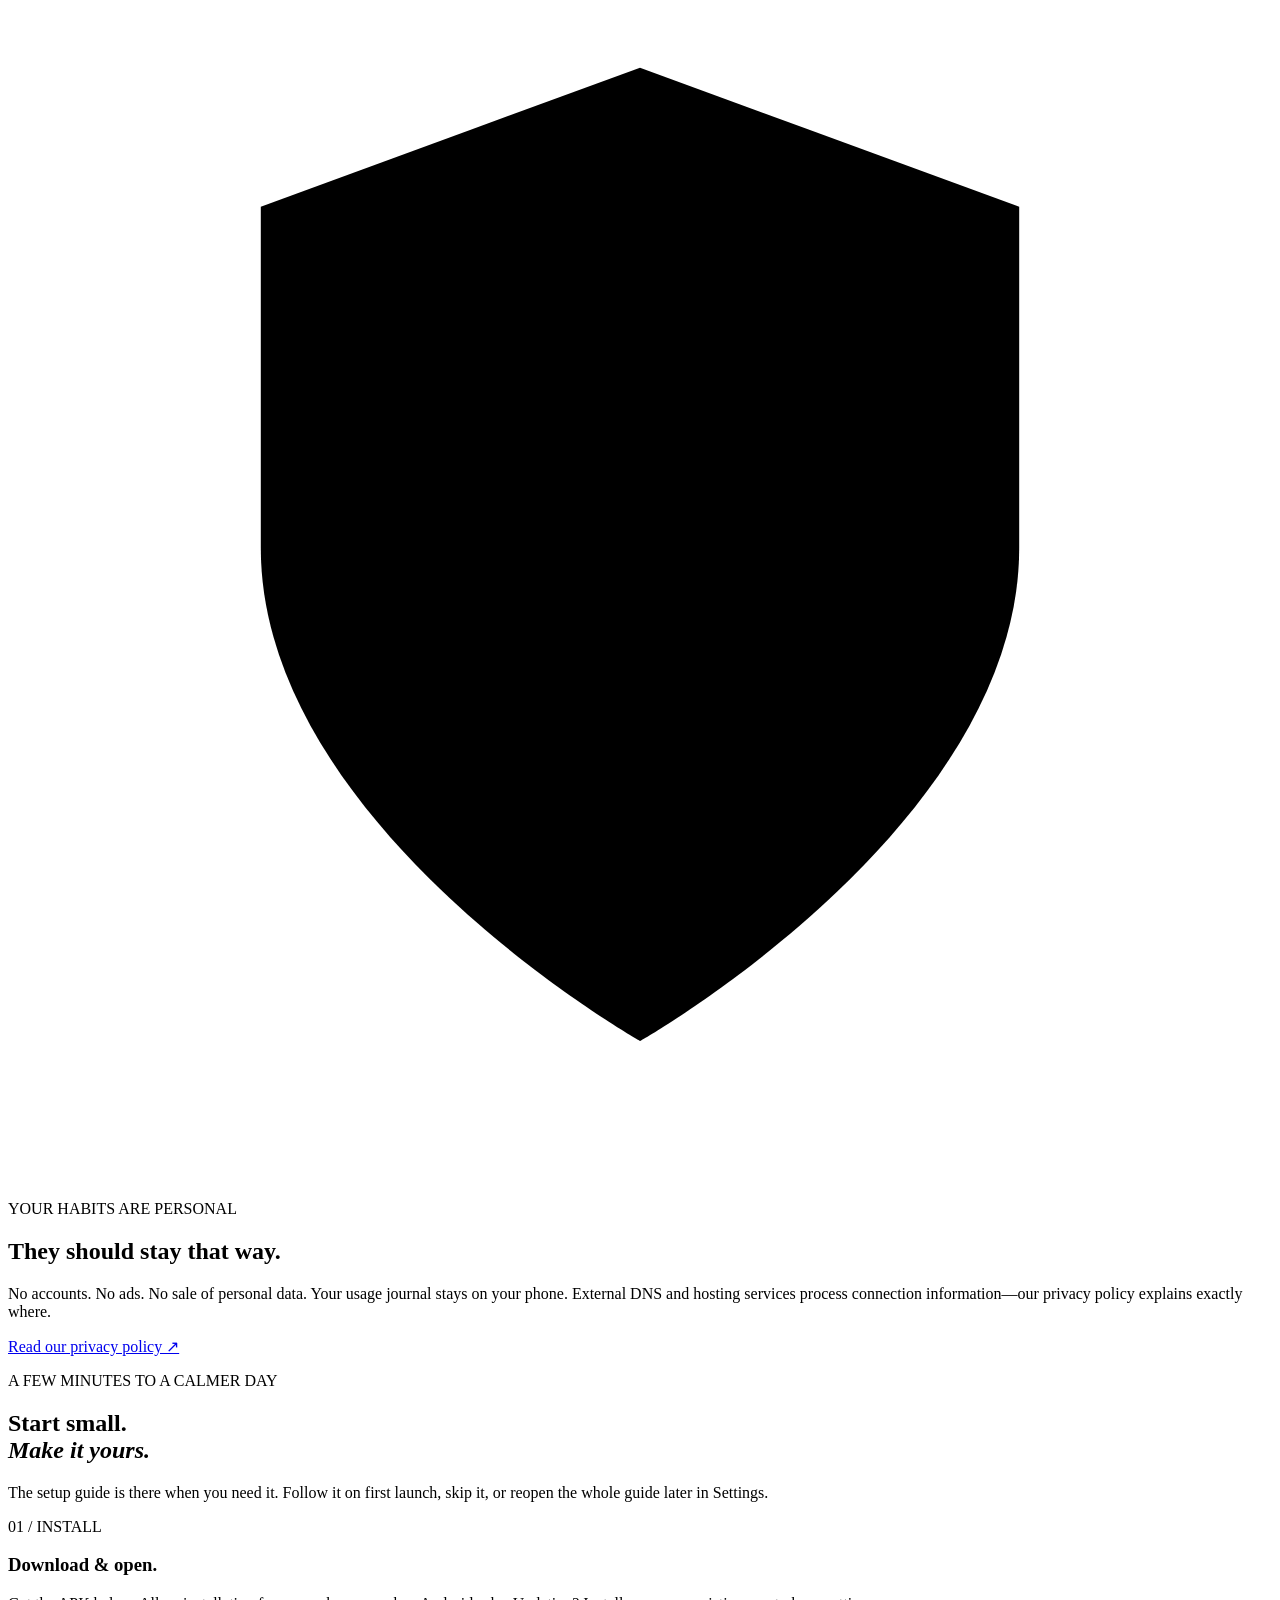
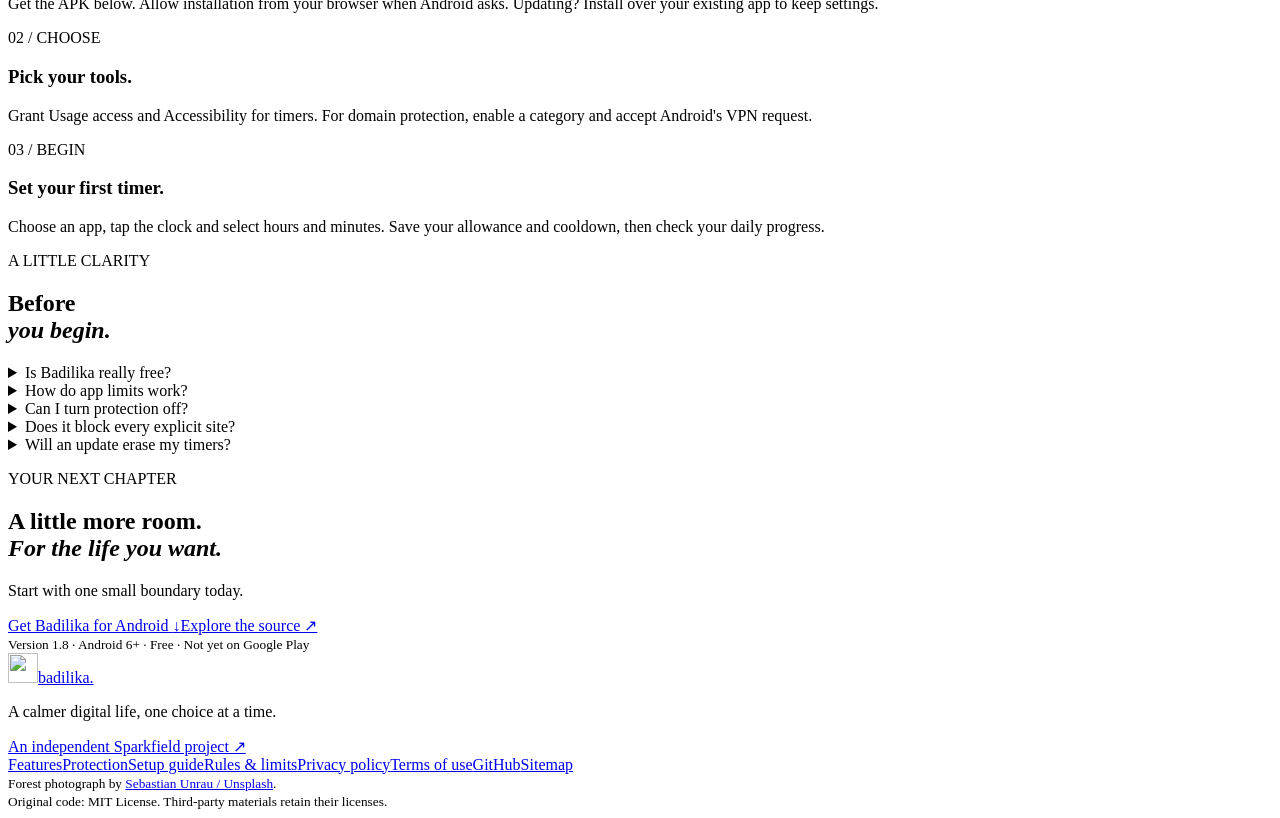
==== commit 8c5154ae: "Release Badilika 1.8 with a one-time reset for app timers" ====
--- a/website/index.html
+++ b/website/index.html
@@ -2,7 +2,7 @@
 <html lang="en"><head><meta charset="utf-8"><meta name="viewport" content="width=device-width,initial-scale=1"><title>Badilika — A little less screen. A little more life.</title><meta name="description" content="Free, open-source Android app timers, content protection and private usage insights. Make room for the life beyond your screen."><link rel="canonical" href="https://badilika.sparkfield.co.ke/"><link rel="icon" type="image/svg+xml" href="/favicon.svg"><meta name="theme-color" content="#173d31"><meta property="og:title" content="Badilika — A little more life."><meta property="og:description" content="Free. No ads. Your digital habits, on your terms."><meta property="og:image" content="https://badilika.sparkfield.co.ke/assets/forest.jpg"><link rel="preload" as="image" href="/assets/forest.jpg"><link rel="stylesheet" href="/style.css"><link rel="stylesheet" href="/modules.css"><script src="/ui.js" defer></script></head>
 <body><div class="page-progress" aria-hidden="true"></div><a class="skip" href="#main">Skip to content</a>
 <header><a class="brand" href="/" aria-label="Badilika home"><img src="/favicon.svg" width="34" height="34" alt=""><span>badilika<span class="brand-dot">.</span></span></a><nav aria-label="Main navigation"><a href="/features">Features</a><a href="/protection">Protection</a><a href="/guide">Setup guide</a><a href="/rules">How it works</a></nav><a class="nav-cta" href="#download">Get the app <span>↗</span></a></header>
-<main id="main"><section class="hero"><img class="hero-landscape" src="/assets/forest.jpg" alt="" fetchpriority="high"><div class="hero-shade"></div><div class="hero-content"><p class="eyebrow"><i></i> YOUR TIME IS YOUR LIFE.</p><h1>A little less screen.<br><em>A little more life.</em></h1><p class="intro">Make room for what matters. Set daily app limits or repeat them every few hours. See where your time goes and choose content protection when you need it.</p><div class="actions"><a class="button light" href="/downloads/Badilika-1.7.apk" download>Download for Android <span>↓</span></a><a class="text-link" href="#features">Find your balance <span>↘</span></a></div><p class="hero-details">Free, always without ads. Android 6+.<br>Not yet on Google Play.</p></div><div class="hero-caption"><span>LESS NOISE. MORE INTENTION.</span><span>01 / A FRESH START</span></div></section>
+<main id="main"><section class="hero"><img class="hero-landscape" src="/assets/forest.jpg" alt="" fetchpriority="high"><div class="hero-shade"></div><div class="hero-content"><p class="eyebrow"><i></i> YOUR TIME IS YOUR LIFE.</p><h1>A little less screen.<br><em>A little more life.</em></h1><p class="intro">Make room for what matters. Set daily app limits or repeat them every few hours. See where your time goes and choose content protection when you need it.</p><div class="actions"><a class="button light" href="/downloads/Badilika-1.8.apk" download>Download for Android <span>↓</span></a><a class="text-link" href="#features">Find your balance <span>↘</span></a></div><p class="hero-details">Free, always without ads. Android 6+.<br>Not yet on Google Play.</p></div><div class="hero-caption"><span>LESS NOISE. MORE INTENTION.</span><span>01 / A FRESH START</span></div></section>
 <div class="principles"><span><i></i> Free &amp; open source</span><span>No advertising</span><span>No sale of personal data</span><a href="https://sparkfield.co.ke">From Sparkfield ↗</a></div>
 <section class="section feature-section" id="features"><div class="section-heading"><div><p class="eyebrow">SMALL CHANGES, AT YOUR PACE</p><h2>Your phone.<br><em>Your boundaries.</em></h2></div><p>You don't need to change everything at once. Start with one app, one limit, one choice that makes your day feel more like yours.</p></div><div class="features"><article><span class="number">01</span><svg viewBox="0 0 40 40" aria-hidden="true"><circle cx="20" cy="20" r="14"/><path d="M20 11v10l7 4"/></svg><h3>A time for everything.</h3><p>Choose a daily limit or allow 30 minutes every five hours. See time remaining and return to Home when the allowance runs out.</p><span class="feature-tag">APP TIMERS</span></article><article><span class="number">02</span><svg viewBox="0 0 40 40" aria-hidden="true"><path d="M20 5 32 10v11c0 8-12 14-12 14S8 29 8 21V10Z"/><path d="m14 20 4 4 8-9"/></svg><h3>A moment to reconsider.</h3><p>Separate porn and escort domain protection, with a cooldown before switching off. Give your intentions time to catch up with an impulse.</p><span class="feature-tag">CONTENT PROTECTION</span></article><article><span class="number">03</span><svg viewBox="0 0 40 40" aria-hidden="true"><path d="M8 32V22m12 10V9m12 23V16"/></svg><h3>See your day clearly.</h3><p>Understand app time, phone activity and Wi-Fi or mobile data. Keep tracking enabled to build a longer view of your habits.</p><span class="feature-tag">PRIVATE INSIGHTS</span></article></div></section>
 <section class="section protection-story" id="protection"><div><p class="eyebrow">PROTECTION WITH A PURPOSE</p><h2>Content protection.<br><em>When you want it.</em></h2><p>When you want distance from porn or escort websites, Badilika gives that intention a place to start. Choose either category, or both, with a separate cooldown for each.</p><div class="protection-options"><a href="/protection#porn"><svg viewBox="0 0 40 40" aria-hidden="true"><path d="M20 5 32 10v11c0 8-12 14-12 14S8 29 8 21V10Z"/><path d="m14 20 4 4 8-9"/></svg><span><b>Porn protection</b><small>Adult-domain rules and family DNS filtering</small></span><span>↗</span></a><a href="/protection#escort"><svg viewBox="0 0 40 40" aria-hidden="true"><rect x="10" y="17" width="20" height="17" rx="4"/><path d="M14 17v-6a6 6 0 0 1 12 0v6m-6 7v4"/></svg><span><b>Escort protection</b><small>A separate curated escort-domain filter</small></span><span>↗</span></a></div><a class="text-link dark" href="/protection">How the filters and cooldowns work ↗</a></div><div class="forest-panel"><div><span class="eyebrow">PAUSE. BREATHE. CHOOSE.</span><h3>A little distance.<br><em>A clearer decision.</em></h3><p>Choose a 1–30 day disable delay. Protection stays on during the wait, until you confirm the change.</p></div></div></section>
@@ -10,5 +10,5 @@
 <section class="privacy-band"><div class="privacy-art" aria-hidden="true"><svg viewBox="0 0 100 100"><path d="M50 12 80 23v27c0 22-30 39-30 39S20 72 20 50V23Z"/><path d="m35 49 10 10 21-24"/></svg></div><div><p class="eyebrow">YOUR HABITS ARE PERSONAL</p><h2>They should stay that way.</h2><p>No accounts. No ads. No sale of personal data. Your usage journal stays on your phone. External DNS and hosting services process connection information—our privacy policy explains exactly where.</p><a class="text-link" href="/privacy">Read our privacy policy ↗</a></div></section>
 <section class="section" id="setup"><div class="section-heading"><div><p class="eyebrow">A FEW MINUTES TO A CALMER DAY</p><h2>Start small.<br><em>Make it yours.</em></h2></div><p>The setup guide is there when you need it. Follow it on first launch, skip it, or reopen the whole guide later in Settings.</p></div><div class="steps"><article><span>01 / INSTALL</span><h3>Download &amp; open.</h3><p>Get the APK below. Allow installation from your browser when Android asks. Updating? Install over your existing app to keep settings.</p></article><article><span>02 / CHOOSE</span><h3>Pick your tools.</h3><p>Grant Usage access and Accessibility for timers. For domain protection, enable a category and accept Android's VPN request.</p></article><article><span>03 / BEGIN</span><h3>Set your first timer.</h3><p>Choose an app, tap the clock and select hours and minutes. Save your allowance and cooldown, then check your daily progress.</p></article></div></section>
 <section class="section faq" id="faq"><div><p class="eyebrow">A LITTLE CLARITY</p><h2>Before<br><em>you begin.</em></h2></div><div class="questions"><details><summary>Is Badilika really free?</summary><p>Yes. There are no ads or paid tiers in this release. The original source is available under the MIT License, so you can inspect and contribute to it.</p></details><details><summary>How do app limits work?</summary><p>With Usage access and Accessibility enabled, Badilika totals daily usage and returns the selected app to Home at its limit. This is best effort; background playback can continue and Android can stop services.</p></details><details><summary>Can I turn protection off?</summary><p>Request a change, wait for the category's cooldown, then confirm. You can cancel the request to keep protection. Android settings can still revoke permissions or uninstall the app.</p></details><details><summary>Does it block every explicit site?</summary><p>No. Domain filtering can miss sites and cannot inspect content inside general apps. Other VPNs, proxies and encrypted DNS can bypass it. See the in-app setup guide for connection advice.</p></details><details><summary>Will an update erase my timers?</summary><p>Install the new APK over your existing Badilika installation. With the same package and signing key, settings remain in place. Uninstalling or clearing storage deletes local records.</p></details></div></section>
-<section class="download-section" id="download"><p class="eyebrow">YOUR NEXT CHAPTER</p><h2>A little more room.<br><em>For the life you want.</em></h2><p>Start with one small boundary today.</p><div class="actions"><a class="button dark-button" href="/downloads/Badilika-1.7.apk" download>Get Badilika for Android <span>↓</span></a><a class="text-link dark" href="https://github.com/JeremyKariukicodesnow/Badilika">Explore the source ↗</a></div><small>Version 1.7 · Android 6+ · Free · Not yet on Google Play</small></section></main>
+<section class="download-section" id="download"><p class="eyebrow">YOUR NEXT CHAPTER</p><h2>A little more room.<br><em>For the life you want.</em></h2><p>Start with one small boundary today.</p><div class="actions"><a class="button dark-button" href="/downloads/Badilika-1.8.apk" download>Get Badilika for Android <span>↓</span></a><a class="text-link dark" href="https://github.com/JeremyKariukicodesnow/Badilika">Explore the source ↗</a></div><small>Version 1.8 · Android 6+ · Free · Not yet on Google Play</small></section></main>
 <footer><div><a class="brand" href="/"><img src="/favicon.svg" width="30" height="30" alt="">badilika.</a><p>A calmer digital life, one choice at a time.</p><a href="https://sparkfield.co.ke">An independent Sparkfield project ↗</a></div><div class="footer-links"><a href="/features">Features</a><a href="/protection">Protection</a><a href="/guide">Setup guide</a><a href="/rules">Rules &amp; limits</a><a href="/privacy">Privacy policy</a><a href="/terms">Terms of use</a><a href="https://github.com/JeremyKariukicodesnow/Badilika">GitHub</a><a href="/sitemap.xml">Sitemap</a></div><small>Forest photograph by <a href="https://unsplash.com/photos/sp-p7uuT0tw">Sebastian Unrau / Unsplash</a>.<br>Original code: MIT License. Third-party materials retain their licenses.</small></footer></body></html>
